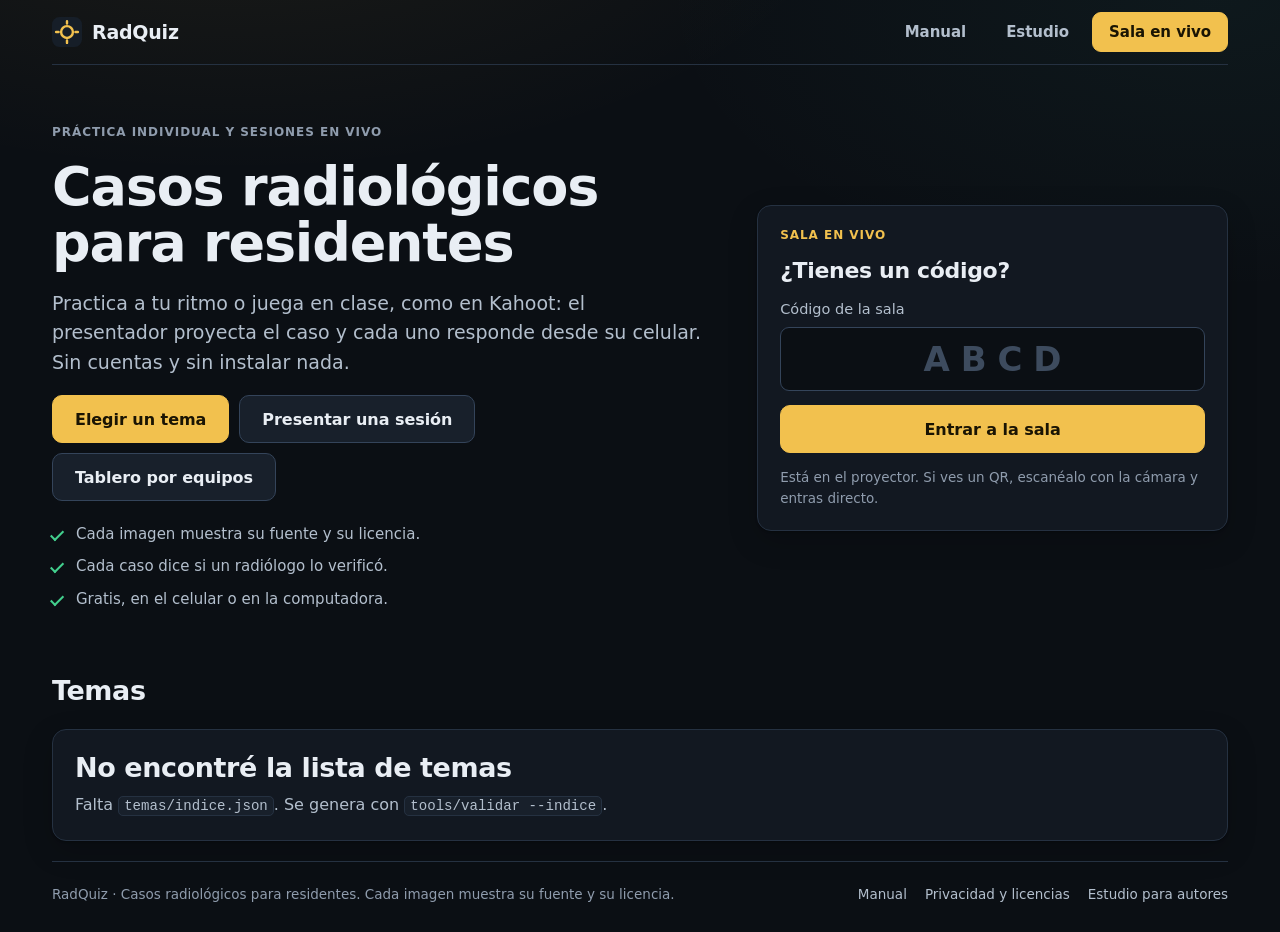
==== index.html @ 8be7cb38 "Agrega el tablero por equipos, al estilo Jeopardy, con diapositivas de enseñanza Un modo de juego pa" ====
<!doctype html>
<html lang="es">
<head>
<meta charset="utf-8">
<meta name="viewport" content="width=device-width, initial-scale=1">
<title>RadQuiz · Casos radiológicos para residentes</title>
<meta name="description" content="Casos radiológicos para residentes: práctica individual y sesiones en vivo desde el celular, sin cuentas.">
<meta name="theme-color" content="#0b0f14">
<link rel="icon" href="app/marca.svg" type="image/svg+xml">
<link rel="preload" href="app/fuentes/plex-sans.woff2" as="font" type="font/woff2" crossorigin>
<link rel="stylesheet" href="app/estilos.css">
</head>
<body class="pagina-inicio">
<div class="wrap">
  <header class="bar">
    <a class="brand" href="./"><img class="logo" src="app/marca.svg" alt="" width="30" height="30">RadQuiz</a>
    <span class="spacer"></span>
    <nav class="nav" aria-label="Principal">
      <a class="boton" href="manual.html">Manual</a>
      <a class="boton" href="estudio.html">Estudio</a>
      <a class="boton primary" href="sala.html">Sala en vivo</a>
    </nav>
  </header>

  <main class="stack inicio">
    <section class="portada">
      <div class="portada-texto">
        <p class="eyebrow">Práctica individual y sesiones en vivo</p>
        <h1>Casos radiológicos para residentes</h1>
        <p class="lead">Practica a tu ritmo o juega en clase, como en Kahoot: el presentador proyecta el caso y cada uno
          responde desde su celular. Sin cuentas y sin instalar nada.</p>
        <div class="row">
          <a class="boton primary lg" href="#temas">Elegir un tema</a>
          <a class="boton lg" href="sala.html?crear=1">Presentar una sesión</a>
          <a class="boton lg" href="tablero.html">Tablero por equipos</a>
        </div>
        <ul class="garantias">
          <li>Cada imagen muestra su fuente y su licencia.</li>
          <li>Cada caso dice si un radiólogo lo verificó.</li>
          <li>Gratis, en el celular o en la computadora.</li>
        </ul>
      </div>
      <form class="panel unirse" action="sala.html" method="get" autocomplete="off">
        <p class="eyebrow">Sala en vivo</p>
        <h2>¿Tienes un código?</h2>
        <label class="grid-label">Código de la sala
          <input type="text" class="input-codigo" name="c" maxlength="4" pattern="[A-Za-z]{4}" required placeholder="ABCD"
            autocapitalize="characters" spellcheck="false" title="El código tiene 4 letras"></label>
        <button class="primary lg" type="submit">Entrar a la sala</button>
        <p class="src">Está en el proyector. Si ves un QR, escanéalo con la cámara y entras directo.</p>
      </form>
    </section>

    <section class="stack stack-lg" id="temas" aria-labelledby="titulo-temas">
      <div class="seccion-cabeza"><h2 id="titulo-temas">Temas</h2><p class="src" id="resumen"></p></div>
      <div id="app" aria-live="polite"><p class="muted">Cargando temas…</p></div>
    </section>
  </main>

  <footer class="pie">
    <p>RadQuiz · Casos radiológicos para residentes. Cada imagen muestra su fuente y su licencia.</p>
    <nav aria-label="Más"><a href="manual.html">Manual</a><a href="manual.html#privacidad">Privacidad y licencias</a><a href="estudio.html">Estudio para autores</a></nav>
  </footer>
</div>
<script type="module" src="app/inicio.js"></script>
</body>
</html>
---- app/estilos.css ----
/* RadQuiz — estilos compartidos.
   La idea es una sala de lectura: fondo oscuro y neutro para mirar imágenes y proyectar, y el amarillo de
   las anotaciones (los círculos y flechas que señalan un hallazgo) como color de la marca y de lo que se toca.
   Las tipografías (IBM Plex, licencia OFL) van en app/fuentes/, no en Google Fonts: la red del hospital
   podría no dejarlas pasar. Solo se usa lo que ya tenía Chrome 109, el último de Windows 7 (revisado
   función por función, no probado en ese navegador); text-wrap, y :has() en Firefox anteriores al 121,
   solo mejoran lo que ya se ve bien. */

/* ------------------------------------------------------------------ tipografías */
@font-face {
  font-family: "IBM Plex Sans"; font-style: normal; font-weight: 100 700; font-stretch: 85% 100%; font-display: swap;
  src: url("fuentes/plex-sans.woff2") format("woff2");
  unicode-range: U+0000-00FF, U+0131, U+0152-0153, U+02BB-02BC, U+02C6, U+02DA, U+02DC, U+0304, U+0308, U+0329, U+2000-206F, U+20AC, U+2122, U+2191, U+2193, U+2212, U+2215, U+FEFF, U+FFFD;
}
@font-face {
  font-family: "IBM Plex Sans"; font-style: normal; font-weight: 100 700; font-stretch: 85% 100%; font-display: swap;
  src: url("fuentes/plex-sans-ext.woff2") format("woff2");
  unicode-range: U+0100-02BA, U+02BD-02C5, U+02C7-02CC, U+02CE-02D7, U+02DD-02FF, U+0304, U+0308, U+0329, U+1D00-1DBF, U+1E00-1E9F, U+1EF2-1EFF, U+2020, U+20A0-20AB, U+20AD-20C0, U+2113, U+2C60-2C7F, U+A720-A7FF;
}
@font-face {
  font-family: "IBM Plex Sans"; font-style: italic; font-weight: 100 700; font-stretch: 85% 100%; font-display: swap;
  src: url("fuentes/plex-sans-italica.woff2") format("woff2");
  unicode-range: U+0000-00FF, U+0131, U+0152-0153, U+02BB-02BC, U+02C6, U+02DA, U+02DC, U+0304, U+0308, U+0329, U+2000-206F, U+20AC, U+2122, U+2191, U+2193, U+2212, U+2215, U+FEFF, U+FFFD;
}
@font-face {
  font-family: "IBM Plex Sans"; font-style: italic; font-weight: 100 700; font-stretch: 85% 100%; font-display: swap;
  src: url("fuentes/plex-sans-italica-ext.woff2") format("woff2");
  unicode-range: U+0100-02BA, U+02BD-02C5, U+02C7-02CC, U+02CE-02D7, U+02DD-02FF, U+0304, U+0308, U+0329, U+1D00-1DBF, U+1E00-1E9F, U+1EF2-1EFF, U+2020, U+20A0-20AB, U+20AD-20C0, U+2113, U+2C60-2C7F, U+A720-A7FF;
}
@font-face {
  font-family: "IBM Plex Mono"; font-style: normal; font-weight: 400; font-display: swap;
  src: url("fuentes/plex-mono.woff2") format("woff2");
  unicode-range: U+0000-00FF, U+0131, U+0152-0153, U+02BB-02BC, U+02C6, U+02DA, U+02DC, U+0304, U+0308, U+0329, U+2000-206F, U+20AC, U+2122, U+2191, U+2193, U+2212, U+2215, U+FEFF, U+FFFD;
}
@font-face {
  font-family: "IBM Plex Mono"; font-style: normal; font-weight: 400; font-display: swap;
  src: url("fuentes/plex-mono-ext.woff2") format("woff2");
  unicode-range: U+0100-02BA, U+02BD-02C5, U+02C7-02CC, U+02CE-02D7, U+02DD-02FF, U+0304, U+0308, U+0329, U+1D00-1DBF, U+1E00-1E9F, U+1EF2-1EFF, U+2020, U+20A0-20AB, U+20AD-20C0, U+2113, U+2C60-2C7F, U+A720-A7FF;
}

/* ------------------------------------------------------------------ fichas de diseño */
:root {
  color-scheme: dark;
  /* superficies, de la más honda a la más alta */
  --fondo: #0b0f14;
  --panel: #121821;
  --panel-2: #18202b;
  --panel-3: #1f2935;
  --linea: #253141;
  --linea-2: #34445a;
  --linea-3: #4a5d76;
  /* texto: las tres pasan 4,5:1 sobre cualquier superficie */
  --tinta: #e9eef4;
  --tinta-2: #b3bfcd;
  --mute: #8f9cad;
  /* marca y estados */
  --marca: #f2c14e;
  --marca-2: #f7d27a;
  --marca-tinta: #1a1403;
  --marca-suave: rgba(242, 193, 78, .1);
  --marca-borde: rgba(242, 193, 78, .42);
  --info: #4cc9b8;
  --info-suave: rgba(76, 201, 184, .08);
  --info-borde: rgba(76, 201, 184, .3);
  --ok: #43d08e;
  --ok-suave: rgba(67, 208, 142, .1);
  --ok-borde: rgba(67, 208, 142, .45);
  --mal: #f47385;
  --mal-suave: rgba(244, 115, 133, .1);
  --mal-borde: rgba(244, 115, 133, .45);
  /* una por opción, A–E: la letra oscura se lee sobre todas (7:1 o más) */
  --a: #5b9dff; --b: #f5a24f; --c: #3fcab6; --d: #b48cff; --e: #ff7d93;
  /* tipografía y forma */
  --sans: "IBM Plex Sans", system-ui, -apple-system, "Segoe UI", Roboto, sans-serif;
  --mono: "IBM Plex Mono", ui-monospace, SFMono-Regular, Menlo, Consolas, monospace;
  --r-sm: 6px;
  --r: 10px;
  --r-lg: 14px;
  --sombra: 0 1px 2px rgba(0, 0, 0, .25), 0 10px 30px rgba(0, 0, 0, .18);
  --sombra-alta: 0 18px 60px rgba(0, 0, 0, .55), 0 2px 8px rgba(0, 0, 0, .35);
  --anillo: 0 0 0 3px rgba(242, 193, 78, .55);
  --t: .15s ease;
  /* íconos dibujados, para no depender de que el celular tenga los glifos ✓ ✗ */
  --i-ok: url("data:image/svg+xml,%3Csvg xmlns='http://www.w3.org/2000/svg' viewBox='0 0 20 20'%3E%3Cpath d='M4.5 10.5 8 14l7.5-8' fill='none' stroke='%2343d08e' stroke-width='2.4' stroke-linecap='round' stroke-linejoin='round'/%3E%3C/svg%3E");
  --i-mal: url("data:image/svg+xml,%3Csvg xmlns='http://www.w3.org/2000/svg' viewBox='0 0 20 20'%3E%3Cpath d='m5.5 5.5 9 9m0-9-9 9' fill='none' stroke='%23f47385' stroke-width='2.4' stroke-linecap='round'/%3E%3C/svg%3E");
  --i-ok-oscuro: url("data:image/svg+xml,%3Csvg xmlns='http://www.w3.org/2000/svg' viewBox='0 0 20 20'%3E%3Cpath d='M4.5 10.5 8 14l7.5-8' fill='none' stroke='%230b0f14' stroke-width='2.6' stroke-linecap='round' stroke-linejoin='round'/%3E%3C/svg%3E");
  --i-mal-oscuro: url("data:image/svg+xml,%3Csvg xmlns='http://www.w3.org/2000/svg' viewBox='0 0 20 20'%3E%3Cpath d='m5.5 5.5 9 9m0-9-9 9' fill='none' stroke='%230b0f14' stroke-width='2.6' stroke-linecap='round'/%3E%3C/svg%3E");
  --i-marcada: url("data:image/svg+xml,%3Csvg xmlns='http://www.w3.org/2000/svg' viewBox='0 0 20 20'%3E%3Ccircle cx='10' cy='10' r='8' fill='none' stroke='%23f2c14e' stroke-width='2'/%3E%3Ccircle cx='10' cy='10' r='4' fill='%23f2c14e'/%3E%3C/svg%3E");
  --i-ampliar: url("data:image/svg+xml,%3Csvg xmlns='http://www.w3.org/2000/svg' viewBox='0 0 20 20'%3E%3Cpath d='M3 7.5V3h4.5M12.5 3H17v4.5M17 12.5V17h-4.5M7.5 17H3v-4.5' fill='none' stroke='%238f9cad' stroke-width='1.8' stroke-linecap='round' stroke-linejoin='round'/%3E%3C/svg%3E");
}

/* ------------------------------------------------------------------ base */
*, *::before, *::after { box-sizing: border-box; }
[hidden] { display: none !important; }
html { -webkit-text-size-adjust: 100%; text-size-adjust: 100%; }
html, body { height: 100%; margin: 0; }
body {
  background: var(--fondo); color: var(--tinta);
  font: 400 16px/1.55 var(--sans);
  -webkit-font-smoothing: antialiased; -moz-osx-font-smoothing: grayscale;
  text-rendering: optimizeLegibility;
}
::selection { background: rgba(242, 193, 78, .3); color: #fff; }
img { max-width: 100%; }
p { margin: 0; text-wrap: pretty; }
b, strong { font-weight: 600; }
h1, h2, h3 { margin: 0; font-weight: 650; letter-spacing: -.015em; text-wrap: balance; color: var(--tinta); }
h1 { font-size: clamp(28px, 4.2vw, 44px); line-height: 1.1; letter-spacing: -.022em; }
h2 { font-size: clamp(21px, 2.4vw, 27px); line-height: 1.2; }
h3 { font-size: 18px; line-height: 1.3; letter-spacing: -.008em; }
a { color: var(--tinta); text-decoration: underline; text-decoration-color: rgba(242, 193, 78, .55); text-decoration-thickness: 1px; text-underline-offset: 3px; transition: color var(--t), text-decoration-color var(--t); }
a:hover { color: #fff; text-decoration-color: var(--marca); }
code { font: .88em/1.4 var(--mono); background: var(--panel-2); border: 1px solid var(--linea); border-radius: 5px; padding: 1px 5px; overflow-wrap: anywhere; }
kbd {
  display: inline-block; min-width: 1.6em; padding: 1px 5px; text-align: center;
  font: 500 .82em/1.4 var(--sans); color: var(--tinta);
  background: var(--panel-2); border: 1px solid var(--linea-2); border-bottom-width: 2px; border-radius: 5px;
}
:focus-visible { outline: 2px solid var(--marca); outline-offset: 2px; }

/* textos de apoyo */
.muted { color: var(--tinta-2); }
.src { font-size: 13.5px; line-height: 1.5; color: var(--mute); }
.src a { color: var(--tinta-2); }
.nota { font-size: 14.5px; color: var(--marca); }
.lead { font-size: clamp(17px, 1.6vw, 19px); line-height: 1.55; color: var(--tinta-2); }
.tema, .eyebrow {
  font-size: 12px; font-weight: 600; line-height: 1.3; letter-spacing: .08em; text-transform: uppercase; color: var(--mute);
}

/* ------------------------------------------------------------------ armazón */
.wrap {
  max-width: 1240px; min-height: 100%; margin: 0 auto;
  padding: 0 clamp(16px, 3vw, 32px) 28px;
  display: flex; flex-direction: column; gap: 20px;
}
header.bar {
  display: flex; align-items: center; flex-wrap: wrap; gap: 10px 14px;
  min-height: 64px; padding-block: 12px; border-bottom: 1px solid var(--linea);
}
.brand {
  display: flex; align-items: center; gap: 10px; min-width: 0; flex: 0 1 auto;
  font-size: 19px; font-weight: 650; letter-spacing: -.012em; line-height: 1.2;
  color: var(--tinta); text-decoration: none;
}
.brand:hover { color: #fff; }
.brand .logo { width: 30px; height: 30px; flex: none; display: block; }
.brand small {
  min-width: 0; overflow: hidden; text-overflow: ellipsis; white-space: nowrap;
  padding-left: 11px; border-left: 1px solid var(--linea-2);
  font-size: 14.5px; font-weight: 500; letter-spacing: 0; color: var(--mute);
}
.spacer { flex: 1; }
.nav { display: flex; align-items: center; flex-wrap: wrap; gap: 6px; }
/* En la cabecera los enlaces son discretos; solo la acción principal lleva color. */
.bar .boton:not(.primary), .bar button:not(.primary) {
  background: transparent; border-color: transparent; color: var(--tinta-2);
}
.bar .boton:not(.primary):hover, .bar button:not(.primary):not(:disabled):hover {
  background: var(--panel-2); border-color: var(--linea); color: var(--tinta);
}
.herramientas { display: flex; align-items: center; flex-wrap: wrap; gap: 8px 14px; }
.salto { display: none; }
.bar select { min-height: 36px; padding-block: 5px; }
.bar label.row { font-size: 14.5px; }
.pie {
  margin-top: auto; padding-top: 22px; border-top: 1px solid var(--linea);
  display: flex; flex-wrap: wrap; align-items: baseline; justify-content: space-between; gap: 10px 24px;
  font-size: 13.5px; color: var(--mute);
}
.pie nav { display: flex; flex-wrap: wrap; gap: 6px 18px; }
.pie a { color: var(--tinta-2); text-decoration: none; }
.pie a:hover { color: var(--tinta); text-decoration: underline; text-decoration-color: var(--marca); }
main { min-width: 0; }
.row { display: flex; flex-wrap: wrap; align-items: center; gap: 10px; }
.stack { display: grid; gap: 14px; align-content: start; }
.stack-lg { gap: 22px; }
.angosto { max-width: 680px; }
.campos { display: grid; grid-template-columns: repeat(auto-fit, minmax(min(100%, 200px), 1fr)); gap: 14px; }
.casillas { display: grid; gap: 10px; }
.inicio { gap: clamp(28px, 5vw, 48px); }
.panel {
  background: var(--panel); border: 1px solid var(--linea); border-radius: var(--r-lg);
  padding: clamp(16px, 2vw, 22px); box-shadow: var(--sombra);
}
.panel .panel { background: var(--panel-2); box-shadow: none; border-radius: var(--r); }

/* ------------------------------------------------------------------ controles */
/* :where() deja los botones sin especificidad, así cualquier clase de un componente los pisa. .boton va con
   la suya: es un enlace y tiene que ganarle al subrayado general de los enlaces. */
:where(button), .boton {
  display: inline-flex; align-items: center; justify-content: center; gap: 8px;
  min-height: 40px; padding: 8px 16px;
  font: 600 15px/1.2 var(--sans); letter-spacing: -.003em; color: var(--tinta); text-align: center; text-decoration: none;
  background: var(--panel-2); border: 1px solid var(--linea-2); border-radius: 9px;
  cursor: pointer; -webkit-tap-highlight-color: transparent; touch-action: manipulation;
  transition: background-color var(--t), border-color var(--t), color var(--t), box-shadow var(--t), transform .08s ease;
}
:where(button:not(:disabled)):hover, .boton:hover { background: var(--panel-3); border-color: var(--linea-3); color: var(--tinta); }
:where(button:not(:disabled)):active, .boton:active { transform: translateY(1px); }
:where(button):focus-visible, .boton:focus-visible { outline: none; box-shadow: var(--anillo); border-color: var(--marca); }
:where(button):disabled { opacity: .45; cursor: not-allowed; }
.primary, .boton.primary { background: var(--marca); border-color: var(--marca); color: var(--marca-tinta); }
.primary:not(:disabled):hover, .boton.primary:hover { background: var(--marca-2); border-color: var(--marca-2); color: var(--marca-tinta); }
.primary:focus-visible { box-shadow: 0 0 0 3px var(--fondo), 0 0 0 5px var(--marca); }
.lg { min-height: 48px; padding: 12px 22px; font-size: 16px; border-radius: 10px; }
button.peligrosa { color: var(--mal); border-color: var(--mal-borde); background: transparent; }
button.peligrosa:not(:disabled):hover { background: var(--mal-suave); border-color: var(--mal); color: var(--mal); }
button.peligrosa:disabled { color: var(--mute); border-color: var(--linea); }
button.reportar { min-height: 34px; padding: 6px 12px; font-size: 13.5px; font-weight: 500; color: var(--mute); background: transparent; border-color: var(--linea); }
button.reportar:not(:disabled):hover { color: var(--tinta); }

:where(input:not([type=checkbox]):not([type=radio]):not([type=file]), select, textarea) {
  width: 100%; min-height: 44px; padding: 10px 12px;
  font: 400 16px/1.4 var(--sans); color: var(--tinta);
  background: var(--fondo); border: 1px solid var(--linea-2); border-radius: 9px;
  transition: border-color var(--t), box-shadow var(--t);
}
:where(input, select, textarea):hover { border-color: var(--linea-3); }
:where(input, select, textarea):focus-visible { outline: none; border-color: var(--marca); box-shadow: var(--anillo); }
::placeholder { color: #75839a; opacity: 1; }
textarea { resize: vertical; line-height: 1.5; }
select {
  width: auto; max-width: 100%; padding-right: 36px; cursor: pointer;
  -webkit-appearance: none; appearance: none; font-weight: 500;
  background-image: url("data:image/svg+xml,%3Csvg xmlns='http://www.w3.org/2000/svg' viewBox='0 0 12 8'%3E%3Cpath d='M1 1.5 6 6.5 11 1.5' fill='none' stroke='%23b3bfcd' stroke-width='1.6' stroke-linecap='round' stroke-linejoin='round'/%3E%3C/svg%3E");
  background-repeat: no-repeat; background-position: right 13px center; background-size: 12px 8px;
}
select option { background: var(--panel-2); color: var(--tinta); }
input[type=checkbox], input[type=radio] { width: 18px; height: 18px; margin: 0; flex: none; accent-color: var(--marca); cursor: pointer; }
.grid-label { display: grid; gap: 7px; font-size: 14.5px; font-weight: 500; color: var(--tinta-2); min-width: 0; }
.grid-label > :where(input, select, textarea) { font-weight: 400; }
.grid-label select, .galeria select { width: 100%; }
.grid-label > button { justify-self: start; }
label.row { gap: 9px; cursor: pointer; }
input.input-codigo {
  min-height: 64px; font-size: 34px; font-weight: 700; font-stretch: 85%; line-height: 1;
  letter-spacing: .32em; text-indent: .32em; text-transform: uppercase; text-align: center; font-variant-numeric: tabular-nums;
}
.input-codigo::placeholder { color: #3d4b5e; }

details { border: 1px solid var(--linea); border-radius: var(--r); background: var(--panel); }
details > summary {
  display: flex; align-items: center; gap: 10px; padding: 11px 14px; cursor: pointer; list-style: none;
  font-weight: 600; font-size: 15px; border-radius: var(--r);
}
details > summary::-webkit-details-marker { display: none; }
details > summary::before {
  content: ""; width: 7px; height: 7px; flex: none; margin: 0 2px 0 1px;
  border-right: 2px solid var(--mute); border-bottom: 2px solid var(--mute);
  transform: rotate(-45deg); transition: transform var(--t);
}
details[open] > summary::before { transform: rotate(45deg) translate(-1px, -1px); }
details > summary:hover { background: var(--panel-2); }
details > :not(summary) { margin: 0 14px 14px; }

/* ------------------------------------------------------------------ piezas comunes */
.chip {
  display: inline-flex; align-items: center; gap: 7px; min-height: 30px; padding: 5px 11px;
  font-size: 13px; font-weight: 500; line-height: 1.2; font-variant-numeric: tabular-nums; white-space: nowrap;
  color: var(--tinta-2); background: var(--panel); border: 1px solid var(--linea-2); border-radius: 999px;
}
.chip.live { color: var(--marca); background: var(--marca-suave); border-color: var(--marca-borde); }
.chip.live::before {
  content: ""; width: 7px; height: 7px; flex: none; border-radius: 50%;
  background: currentColor; box-shadow: 0 0 0 3px rgba(242, 193, 78, .18);
}
.chip.clasif { color: var(--info); background: var(--info-suave); border-color: var(--info-borde); min-height: 26px; padding: 3px 10px; font-size: 12.5px; }
.badge {
  display: inline-flex; align-items: center; min-height: 22px; padding: 2px 9px; white-space: nowrap;
  font-size: 12px; font-weight: 600; line-height: 1.2; letter-spacing: .01em;
  color: var(--tinta-2); background: var(--panel-2); border: 1px solid var(--linea-2); border-radius: 999px;
}
.badge.borrador { color: var(--marca); background: var(--marca-suave); border-color: var(--marca-borde); }
.badge.publicado, .badge.aprobado { color: var(--ok); background: var(--ok-suave); border-color: var(--ok-borde); }
.badge.revision { color: var(--info); background: var(--info-suave); border-color: var(--info-borde); }
.badge.cambios { color: var(--mal); background: var(--mal-suave); border-color: var(--mal-borde); }
.sello {
  display: inline-block; max-width: 100%; padding: 4px 10px; overflow: hidden; text-overflow: ellipsis; white-space: nowrap; vertical-align: middle;
  font-size: 12.5px; font-weight: 600; line-height: 1.25;
  color: var(--ok); background: var(--ok-suave); border: 1px solid var(--ok-borde); border-radius: 999px;
}
.sello.sin { color: var(--tinta-2); background: var(--panel-2); border-color: var(--linea-2); font-weight: 500; }
.sello.malo { color: var(--mal); background: var(--mal-suave); border-color: var(--mal-borde); }
.caja {
  margin: 0; padding: 12px 16px; color: var(--tinta); line-height: 1.55;
  background: var(--info-suave); border: 1px solid var(--info-borde); border-left: 3px solid var(--info); border-radius: var(--r);
}
.caja a { color: var(--tinta); }
blockquote { margin: 4px 0; padding: 8px 14px; font-size: 15px; color: var(--tinta-2); border-left: 3px solid var(--linea-2); background: var(--panel-2); border-radius: 0 8px 8px 0; }
.ubic { font-size: 12.5px; font-weight: 500; color: var(--mute); }
.sin-dato { color: var(--mute); font-style: italic; }
.toast {
  position: fixed; left: 50%; bottom: 20px; z-index: 40; transform: translateX(-50%);
  max-width: min(560px, calc(100% - 32px)); min-height: 44px; padding: 11px 18px;
  white-space: normal; font-size: 14.5px; line-height: 1.4; color: var(--tinta);
  background: #202b39; border: 1px solid var(--linea-3); border-radius: 12px; box-shadow: var(--sombra-alta);
  animation: aparecer .2s ease-out;
}
.toast.malo { color: #ffc2cb; border-color: var(--mal); background: #2a1c24; }
@keyframes aparecer { from { opacity: 0; transform: translate(-50%, 8px); } }
.tabla { overflow-x: auto; border: 1px solid var(--linea); border-radius: var(--r); background: var(--panel); }
.tabla table { width: 100%; border-collapse: collapse; font-size: 14.5px; }
.tabla th, .tabla td { text-align: left; vertical-align: top; padding: 10px 14px; }
.tabla th { font-size: 12px; font-weight: 600; letter-spacing: .06em; text-transform: uppercase; color: var(--mute); background: var(--panel-2); border-bottom: 1px solid var(--linea); }
.tabla tr + tr td { border-top: 1px solid var(--linea); }
.tabla code { white-space: nowrap; overflow-wrap: normal; }
.panel .tabla { background: transparent; }

/* ampliación de una imagen, y fondo de los diálogos del estudio */
.zoom {
  position: fixed; inset: 0; z-index: 30; display: grid; place-items: center; padding: 16px;
  background: rgba(0, 0, 0, .94); cursor: zoom-out;
}
.zoom img { max-width: 100%; max-height: 100%; object-fit: contain; }
.zoom:has(> .panel) { background: rgba(5, 8, 12, .78); cursor: default; -webkit-backdrop-filter: blur(3px); backdrop-filter: blur(3px); }
.zoom > .panel { box-shadow: var(--sombra-alta); animation: subir .18s ease-out; }
@keyframes subir { from { opacity: 0; transform: translateY(10px) scale(.985); } }
.panel.dialogo, .panel.peligro { display: grid; gap: 14px; width: 100%; max-width: 580px; max-height: 88vh; overflow: auto; text-align: left; cursor: auto; }
.panel.peligro { border-color: var(--mal-borde); }
.panel.peligro h3 { color: var(--mal); }

/* ------------------------------------------------------------------ inicio */
.pagina-inicio { background: radial-gradient(900px 420px at 18% -120px, rgba(242, 193, 78, .07), transparent 70%), radial-gradient(800px 420px at 95% 0, rgba(76, 201, 184, .05), transparent 70%), var(--fondo); background-repeat: no-repeat; }
.portada {
  display: grid; grid-template-columns: minmax(0, 1.25fr) minmax(0, .9fr); gap: clamp(20px, 4vw, 56px); align-items: center;
  padding-block: clamp(12px, 4vw, 40px) clamp(8px, 2vw, 16px);
}
.portada-texto { display: grid; gap: 18px; align-content: start; }
.portada-texto h1 { font-size: clamp(32px, 5vw, 54px); line-height: 1.04; max-width: 15ch; }
.portada-texto .lead { max-width: 54ch; }
.garantias { list-style: none; margin: 4px 0 0; padding: 0; display: grid; gap: 9px; color: var(--tinta-2); font-size: 15px; }
.garantias li { display: flex; gap: 11px; align-items: baseline; }
.garantias li::before {
  content: ""; flex: none; width: 13px; height: 7px; margin-bottom: 3px;
  border-left: 2px solid var(--ok); border-bottom: 2px solid var(--ok); transform: rotate(-45deg) translateY(-2px);
}
.unirse { display: grid; gap: 14px; }
.unirse h2 { font-size: 22px; }
.unirse .eyebrow { color: var(--marca); }
.seccion-cabeza { display: flex; flex-wrap: wrap; align-items: baseline; justify-content: space-between; gap: 6px 16px; }
.segmentos { gap: 30px; }
.segmento { display: grid; gap: 12px; }
.segmento > h2, .segmento-titulo {
  display: flex; align-items: center; gap: 10px;
  font-size: 13px; font-weight: 600; letter-spacing: .08em; text-transform: uppercase; color: var(--tinta-2);
}
.segmento > h2::after, .segmento-titulo::after { content: ""; flex: 1; height: 1px; background: var(--linea); }
.segmento-titulo .n { color: var(--mute); font-weight: 500; letter-spacing: .02em; }
.temas { display: grid; grid-template-columns: repeat(auto-fill, minmax(min(100%, 330px), 1fr)); gap: 14px; }
.tema-card { display: flex; flex-direction: column; gap: 12px; transition: border-color var(--t); }
.tema-card:hover { border-color: var(--linea-2); }
.tema-card :is(h3, h4) { margin: 0; font-size: 18.5px; font-weight: 650; line-height: 1.3; letter-spacing: -.01em; text-wrap: balance; }
.tema-card .meta { font-size: 13.5px; line-height: 1.5; color: var(--mute); font-variant-numeric: tabular-nums; }
.tema-card .acciones { margin-top: auto; padding-top: 4px; }
.etiquetas { display: flex; flex-wrap: wrap; gap: 6px; align-items: center; }
.etiqueta {
  display: inline-flex; align-items: center; min-height: 22px; padding: 1px 8px;
  font-size: 12px; font-weight: 600; letter-spacing: .03em; color: var(--tinta-2);
  background: var(--panel-2); border: 1px solid var(--linea-2); border-radius: 6px;
}
.medidor { display: grid; gap: 6px; font-size: 13px; color: var(--mute); font-variant-numeric: tabular-nums; }
.medidor .barra { height: 5px; border-radius: 99px; background: var(--panel-3); overflow: hidden; }
.medidor .barra i { display: block; height: 100%; border-radius: inherit; background: var(--ok); }

/* ------------------------------------------------------------------ caso: práctica y sala */
.qhead { display: flex; flex-wrap: wrap; align-items: center; gap: 8px 12px; }
.qnum { font-size: 15px; font-weight: 700; font-variant-numeric: tabular-nums; color: var(--marca); }
.qnum small { font-size: inherit; font-weight: 500; color: var(--mute); }
.avance { height: 4px; border-radius: 99px; background: var(--panel-3); overflow: hidden; }
.avance i { display: block; height: 100%; border-radius: inherit; background: var(--marca); transition: width .3s ease; }
.stage { display: grid; grid-template-columns: minmax(0, 1.45fr) minmax(0, 1fr); gap: clamp(16px, 2.2vw, 28px); align-items: start; }
.stage.sin-imagen { grid-template-columns: minmax(0, 780px); }
.pregunta { display: grid; gap: 14px; align-content: start; min-width: 0; }
.viewer {
  position: relative; display: flex; flex-direction: column; gap: 2px; overflow: hidden;
  background: #000; border: 1px solid var(--linea); border-radius: var(--r-lg);
}
.viewer figure { margin: 0; }
.viewer img { display: block; width: 100%; max-height: 64vh; object-fit: contain; background: #000; cursor: zoom-in; }
.cap {
  display: flex; justify-content: space-between; align-items: baseline; flex-wrap: wrap; gap: 4px 14px;
  margin: 0; padding: 8px 12px; font-size: 12.5px; line-height: 1.45; color: var(--tinta-2); background: #06080b;
}
.cap a { color: var(--tinta-2); text-decoration-color: rgba(179, 191, 205, .45); }
.cap a:hover { color: #fff; text-decoration-color: var(--marca); }
.cap > span:last-child:not(:first-child) { color: var(--mute); white-space: nowrap; }
.cap > span:last-child:not(:first-child)::before {
  content: ""; display: inline-block; width: 12px; height: 12px; margin-right: 6px; vertical-align: -1px;
  background: var(--i-ampliar) center / contain no-repeat;
}
.stem { font-size: clamp(17.5px, 1.55vw, 21px); line-height: 1.45; font-weight: 450; color: var(--tinta); }
.stem p + p { margin-top: 8px; }
.opts { display: grid; gap: 9px; }
.opt {
  position: relative; display: grid; grid-template-columns: 38px minmax(0, 1fr); grid-auto-flow: column; grid-auto-columns: auto;
  align-items: center; gap: 13px;
  width: 100%; min-height: 58px; padding: 9px 14px 9px 10px; overflow: hidden;
  font-size: 16px; font-weight: 500; line-height: 1.35; text-align: left; color: var(--tinta);
  background: var(--panel-2); border: 1px solid var(--linea); border-radius: 12px; opacity: 1;
  transition: background-color var(--t), border-color var(--t), opacity var(--t), box-shadow var(--t), transform .08s ease;
}
button.opt:not(:disabled):hover { background: var(--panel-3); border-color: var(--linea-3); }
button.opt:not(:disabled):active { transform: scale(.995); }
button.opt:disabled { cursor: default; }
.opt .k {
  display: grid; place-items: center; width: 38px; height: 38px; border-radius: 9px;
  font-size: 20px; font-weight: 700; font-stretch: 85%; line-height: 1; color: #0b0f14;
}
.opt[data-k="0"] .k { background: var(--a); } .opt[data-k="1"] .k { background: var(--b); } .opt[data-k="2"] .k { background: var(--c); }
.opt[data-k="3"] .k { background: var(--d); } .opt[data-k="4"] .k { background: var(--e); }
.opt > span { position: relative; z-index: 1; }
.opt .n { font-size: 15px; font-weight: 700; font-variant-numeric: tabular-nums; color: var(--tinta-2); }
.opt .fill { position: absolute; inset: 0 auto 0 0; z-index: 0; width: 0; background: rgba(255, 255, 255, .06); transition: width .6s ease; }
.opt[data-k="0"] .fill { background: rgba(91, 157, 255, .16); } .opt[data-k="1"] .fill { background: rgba(245, 162, 79, .16); }
.opt[data-k="2"] .fill { background: rgba(63, 202, 182, .16); } .opt[data-k="3"] .fill { background: rgba(180, 140, 255, .16); }
.opt[data-k="4"] .fill { background: rgba(255, 125, 147, .16); }
/* Después de responder: la correcta en verde con ✓, la elegida y errada en rojo con ✗, y el resto se apaga.
   El ícono dice lo mismo que el color, para quien no distingue el rojo del verde. */
.opt::after { position: relative; z-index: 1; }
.opt.right { background: var(--ok-suave); border-color: var(--ok); box-shadow: inset 0 0 0 1px var(--ok); }
.opt.wrong { opacity: .5; }
div.opt.wrong { opacity: .78; }
.opt.mine { opacity: 1; border-color: var(--marca); box-shadow: inset 0 0 0 1px var(--marca); }
.opt.mine::after { content: ""; width: 22px; height: 22px; background: var(--i-marcada) center / contain no-repeat; }
.opts:has(.mine) .opt:not(.mine):not(.right):not(.wrong) { opacity: .6; }
.opt.mine.right { background: var(--ok-suave); border-color: var(--ok); box-shadow: inset 0 0 0 1px var(--ok); }
.opt.mine.wrong { background: var(--mal-suave); border-color: var(--mal); box-shadow: inset 0 0 0 1px var(--mal); }
.opt.right::after, .opt.mine.right::after, .opt.mine.wrong::after { content: ""; width: 22px; height: 22px; background: var(--i-ok) center / contain no-repeat; }
.opt.mine.wrong::after { background-image: var(--i-mal); }
.verdict {
  display: flex; align-items: center; gap: 12px; padding: 12px 16px; border-radius: 12px;
  font-size: 24px; font-weight: 700; font-stretch: 85%; line-height: 1.1; letter-spacing: -.005em;
}
.verdict::before { content: ""; width: 34px; height: 34px; flex: none; border-radius: 50%; background: center / 20px no-repeat; }
.verdict.ok { color: var(--ok); background: var(--ok-suave); border: 1px solid var(--ok-borde); }
.verdict.ok::before { background-color: var(--ok); background-image: var(--i-ok-oscuro); }
.verdict.no { color: var(--mal); background: var(--mal-suave); border: 1px solid var(--mal-borde); }
.verdict.no::before { background-color: var(--mal); background-image: var(--i-mal-oscuro); }
.exp {
  display: grid; gap: 8px; padding: 14px 16px; line-height: 1.55;
  background: var(--panel); border: 1px solid var(--linea); border-left: 3px solid var(--ok); border-radius: 0 12px 12px 0;
}
.exp .ans { font-weight: 650; color: #fff; }
.exp ul, .exp ol, .md ul, .md ol { margin: 2px 0; padding-left: 20px; display: grid; gap: 4px; }
.md p + p, .md p + ul, .md ul + p { margin-top: 6px; }
.pearl {
  padding: 12px 16px; font-size: 15px; line-height: 1.55;
  background: var(--marca-suave); border: 1px solid rgba(242, 193, 78, .28); border-left: 3px solid var(--marca); border-radius: 0 12px 12px 0;
}
.pearl > b:first-child { color: var(--marca); margin-right: 4px; }
.pearl p { display: inline; }
.ctrl { display: flex; flex-wrap: wrap; align-items: center; gap: 10px; padding-top: 14px; border-top: 1px solid var(--linea); }
/* Con la explicación a la vista (práctica respondida, caso revelado en la sala) la barra queda fija abajo:
   «Siguiente» siempre a mano aunque la explicación sea larga. Antes de responder no tapa las opciones. */
main:has(.exp) > .ctrl {
  position: sticky; bottom: 0; z-index: 5;
  margin-inline: calc(-1 * clamp(16px, 3vw, 32px)); padding: 12px clamp(16px, 3vw, 32px);
  background: rgba(11, 15, 20, .96); -webkit-backdrop-filter: blur(8px); backdrop-filter: blur(8px);
}
.ctrl .teclas { display: inline-flex; align-items: center; gap: 5px; flex-wrap: wrap; }
.ctrl #siguiente::after { content: "→"; font-weight: 500; }
.ctrl #anterior::before { content: "←"; font-weight: 500; }

/* resultado de la práctica */
.resultado { display: grid; gap: 16px; max-width: 640px; }
.big { font-size: clamp(54px, 11vw, 88px); font-weight: 700; font-stretch: 85%; line-height: .95; letter-spacing: -.02em; font-variant-numeric: tabular-nums; }
.big small { font-size: .42em; font-weight: 600; color: var(--mute); letter-spacing: 0; }
.resultado .medidor .barra { height: 8px; }

/* panel del revisor (práctica con ?revision=1) */
.revision { display: grid; gap: 12px; padding: 16px; border: 1px dashed var(--marca-borde); border-radius: var(--r-lg); background: rgba(242, 193, 78, .03); }
.revision h3 { color: var(--marca); }
.revision blockquote { font-size: 15px; }
.ficha { width: 100%; border-collapse: collapse; font-size: 14px; }
.ficha th, .ficha td { text-align: left; vertical-align: top; padding: 6px 8px; border-bottom: 1px solid var(--linea); }
.ficha th { font-size: 12px; font-weight: 600; letter-spacing: .05em; text-transform: uppercase; color: var(--mute); }

/* ------------------------------------------------------------------ sala en vivo */
.lobby { display: grid; grid-template-columns: minmax(0, 1.35fr) minmax(0, 1fr); gap: 18px; align-items: start; }
.lobby > .panel { display: grid; gap: 14px; align-content: start; }
.codigo {
  font-size: clamp(72px, 8.6vw, 132px); font-weight: 700; font-stretch: 85%; line-height: .9;
  letter-spacing: .1em; color: var(--marca); font-variant-numeric: tabular-nums;
  text-shadow: 0 0 40px rgba(242, 193, 78, .18);
}
.entrada { display: flex; flex-wrap: wrap; align-items: center; justify-content: space-between; gap: 20px; }
.entrada > div { flex: 1 1 260px; display: grid; gap: 12px; }
.direccion {
  display: inline-flex; align-items: center; gap: 8px; justify-self: start; max-width: 100%;
  padding: 8px 12px; font-size: 17px; font-weight: 600; color: var(--tinta); overflow-wrap: anywhere;
  background: var(--fondo); border: 1px solid var(--linea-2); border-radius: 9px;
}
.como-entrar { display: grid; gap: 6px; justify-items: start; }
.enviada { justify-self: start; }
.big.nombre { font-size: clamp(40px, 9vw, 64px); overflow-wrap: anywhere; }
.qr { flex: 0 0 auto; margin: 0; display: grid; gap: 8px; justify-items: center; }
.qr img { display: block; width: clamp(140px, 16vw, 200px); height: auto; padding: 8px; background: #fff; border-radius: 12px; cursor: zoom-in; }
.qr figcaption { font-size: 12.5px; line-height: 1.45; color: var(--mute); text-align: center; }
.players { display: flex; flex-wrap: wrap; gap: 8px; }
.pl {
  display: inline-flex; align-items: center; gap: 8px; padding: 7px 12px 7px 8px;
  font-size: 15px; font-weight: 600; background: var(--panel-2); border: 1px solid var(--linea-2); border-radius: 999px;
}
.pl::before {
  content: attr(data-inicial); display: grid; place-items: center; width: 24px; height: 24px; flex: none; border-radius: 50%;
  font-size: 12.5px; font-weight: 700; color: #0b0f14; background: var(--c);
}
.pl:nth-child(5n+1)::before { background: var(--a); } .pl:nth-child(5n+2)::before { background: var(--b); }
.pl:nth-child(5n+4)::before { background: var(--d); } .pl:nth-child(5n)::before { background: var(--e); }
.cuenta { font-variant-numeric: tabular-nums; }
.reloj { display: grid; gap: 10px; }
.reloj .row { justify-content: space-between; }
.clock {
  min-width: 2ch; font-size: 46px; font-weight: 700; font-stretch: 85%; line-height: 1;
  color: var(--marca); font-variant-numeric: tabular-nums;
}
.timer { height: 8px; overflow: hidden; border-radius: 99px; background: var(--panel-3); }
.timer i { display: block; width: 100%; height: 100%; border-radius: inherit; background: var(--marca); transition: width .25s linear, background-color .3s; }
.reloj.poco .clock { color: var(--mal); }
.reloj.poco .timer i, .timer.poco i { background: var(--mal); }
.esperando { display: inline-flex; align-items: center; gap: 10px; color: var(--tinta-2); }
.esperando i { display: flex; gap: 5px; }
.esperando i::before, .esperando i::after, .esperando b {
  content: ""; display: block; width: 7px; height: 7px; border-radius: 50%; background: var(--marca);
  animation: latido 1.2s ease-in-out infinite;
}
.esperando b { animation-delay: .2s; }
.esperando i::after { animation-delay: .4s; }
@keyframes latido { 0%, 80%, 100% { opacity: .25; transform: scale(.8); } 40% { opacity: 1; transform: scale(1); } }
.rank { display: grid; gap: 8px; }
.rk {
  display: grid; grid-template-columns: 44px minmax(0, 1fr) auto; align-items: center; gap: 12px;
  padding: 11px 16px; font-size: 18px; font-weight: 500;
  background: var(--panel); border: 1px solid var(--linea); border-radius: 12px;
}
.rk .pos { font-size: 24px; font-weight: 700; font-stretch: 85%; color: var(--mute); font-variant-numeric: tabular-nums; }
.rk .pts { font-size: 17px; font-weight: 700; font-variant-numeric: tabular-nums; color: var(--tinta); }
.rk:nth-child(1) { background: linear-gradient(90deg, rgba(242, 193, 78, .14), rgba(242, 193, 78, .03)); border-color: var(--marca-borde); }
.rk:nth-child(1) .pos { color: var(--marca); }
.rk:nth-child(2) .pos { color: #cfd8e3; }
.rk:nth-child(3) .pos { color: #e3a26c; }
.rk.me { border-color: var(--marca); box-shadow: inset 0 0 0 1px var(--marca); }
.rk.me span:nth-child(2)::after { content: "  · tú"; color: var(--marca); font-weight: 600; }

/* ------------------------------------------------------------------ tablero por equipos */
/* Se proyecta: los valores y los puntajes van grandes, en la Plex condensada de los números de la sala. Una casilla
   jugada queda vacía, como en el programa, y no solo más apagada. */
.tablero { display: grid; grid-template-columns: repeat(var(--cols, 4), minmax(0, 1fr)); gap: clamp(6px, .9vw, 12px); }
.tb-cab {
  display: flex; align-items: flex-end; min-height: 3.3em; padding: 0 4px 6px;
  font-size: clamp(14px, 1.4vw, 20px); font-weight: 650; line-height: 1.2; color: var(--tinta); text-wrap: balance; overflow-wrap: anywhere;
}
.tb-celda {
  display: grid; place-items: center; min-height: clamp(64px, 12vh, 124px); padding: 6px;
  font-size: clamp(30px, 4.4vw, 64px); font-weight: 700; font-stretch: 85%; line-height: 1; font-variant-numeric: tabular-nums;
  color: var(--marca); background: var(--panel-2); border: 1px solid var(--linea-2); border-radius: 12px;
}
button.tb-celda:not(:disabled):hover { color: var(--marca-2); background: var(--panel-3); border-color: var(--marca); }
.tb-celda.usada, .tb-celda.vacia { background: var(--panel); border-color: var(--linea); }
.tb-celda.vacia { border-style: dashed; }
.tb-celda.falta { font-size: 18px; font-weight: 500; color: var(--mute); }
.tb-valor { font-size: 22px; font-weight: 700; font-stretch: 85%; line-height: 1; color: var(--marca); font-variant-numeric: tabular-nums; white-space: nowrap; }
.tb-equipos { display: grid; grid-template-columns: repeat(auto-fit, minmax(min(100%, 170px), 1fr)); gap: 10px; }
.tb-equipo { display: grid; gap: 8px; align-content: start; min-width: 0; padding: 10px 14px; background: var(--panel); border: 1px solid var(--linea); border-radius: 12px; }
.tb-equipo.turno { border-color: var(--marca); box-shadow: inset 0 0 0 1px var(--marca-borde); }
.tb-nombre { display: flex; align-items: center; justify-content: space-between; gap: 8px; font-size: 15px; font-weight: 600; color: var(--tinta-2); overflow-wrap: anywhere; }
.tb-equipo.turno .tb-nombre { color: var(--marca); }
.tb-puntos {
  justify-self: start; justify-content: flex-start; min-height: 0; padding: 0; background: none; border: 0; border-radius: 6px;
  font-size: clamp(30px, 3.4vw, 48px); font-weight: 700; font-stretch: 85%; line-height: 1; font-variant-numeric: tabular-nums; color: var(--tinta);
}
button.tb-puntos:not(:disabled):hover { background: none; color: #fff; text-decoration: underline dotted var(--linea-3); }
.tb-puntos.negativo { color: var(--mal); }
.pregunta .tb-puntos { font-size: 30px; }
.tb-juez { display: flex; gap: 8px; }
.tb-juez button { flex: 1 1 0; min-height: 42px; padding: 6px 8px; font-size: 14.5px; }
.tb-juez button::before { content: ""; width: 18px; height: 18px; flex: none; background: center / contain no-repeat; }
.tb-juez .si { color: var(--ok); background: var(--ok-suave); border-color: var(--ok-borde); }
.tb-juez .si::before { background-image: var(--i-ok); }
.tb-juez .no { color: var(--mal); background: var(--mal-suave); border-color: var(--mal-borde); }
.tb-juez .no::before { background-image: var(--i-mal); }
.tb-estado { font-size: 14px; font-weight: 600; color: var(--mute); }
.tb-estado.mal { color: var(--mal); }
.tb-mini { display: inline-flex; flex-wrap: wrap; gap: 4px 14px; font-size: 14px; color: var(--tinta-2); font-variant-numeric: tabular-nums; }
.tb-mini b { color: var(--tinta); }
.chip.tb-ok { color: var(--ok); background: var(--ok-suave); border-color: var(--ok-borde); }
.chip.tb-mal { color: var(--mal); background: var(--mal-suave); border-color: var(--mal-borde); }
.tb-anuncio { justify-items: center; text-align: center; max-width: 900px; margin-inline: auto; }
.tb-anuncio h1 { font-size: clamp(40px, 6vw, 76px); font-stretch: 85%; color: var(--marca); }
.tb-anuncio .lead { max-width: 56ch; }
.tb-anuncio .tb-equipos { width: 100%; text-align: left; }
.tb-apuesta { width: min(100%, 280px); text-align: left; }
.tb-apuesta input { font-size: 28px; font-weight: 700; font-stretch: 85%; text-align: center; }
.tb-final { display: grid; grid-template-columns: repeat(auto-fit, minmax(min(100%, 220px), 1fr)); gap: 12px; }

/* diapositivas de enseñanza: la figura queda fija a la izquierda y cambia el texto */
.diapo { min-height: min(60vh, 620px); display: grid; align-content: start; gap: 14px; }
.diapo-dos { display: grid; grid-template-columns: minmax(0, 1.3fr) minmax(0, 1fr); gap: clamp(16px, 2.6vw, 40px); align-items: start; }
.diapo-sola { display: grid; gap: 14px; max-width: 900px; }
.diapo-fig { margin: 0; overflow: hidden; background: #000; border: 1px solid var(--linea); border-radius: var(--r-lg); }
.diapo-fig img { display: block; width: 100%; max-height: 62vh; object-fit: contain; cursor: zoom-in; }
.diapo-fig.chica img { max-height: 30vh; }
.diapo-texto { display: grid; gap: 12px; align-content: start; min-width: 0; }
.diapo-respuesta { font-size: clamp(26px, 3vw, 42px); font-weight: 650; line-height: 1.15; letter-spacing: -.015em; color: var(--ok); text-wrap: balance; }
.diapo-md { font-size: clamp(18px, 1.75vw, 25px); line-height: 1.45; }
.diapo-md ul, .diapo-md ol { gap: 12px; }
.marcas { margin: 0; padding: 0; list-style: none; display: grid; gap: 8px; font-size: clamp(16px, 1.5vw, 21px); line-height: 1.4; }
.marcas b { color: var(--marca); font-weight: 600; }
.diapo-paneles { font-size: clamp(14px, 1.2vw, 17px); line-height: 1.55; color: var(--tinta-2); }
.diapo-paneles b { color: var(--tinta); }
.diapo-comparar { display: grid; grid-template-columns: repeat(2, minmax(0, 1fr)); gap: clamp(14px, 2vw, 30px); align-items: start; }
.diapo-comparar .diapo-fig img { max-height: 44vh; }
.diapo-rotulo { font-size: clamp(18px, 1.8vw, 25px); font-weight: 650; line-height: 1.25; }
.diapo-rotulo.este { color: var(--ok); }
.diapo-clave { display: grid; grid-template-columns: minmax(0, .8fr) minmax(0, 1.2fr); gap: clamp(16px, 2.6vw, 40px); align-items: center; }
.diapo-clave.sola { grid-template-columns: minmax(0, 1fr); max-width: 900px; }
.diapo-perla { font-size: clamp(24px, 2.9vw, 40px); font-weight: 600; line-height: 1.3; text-wrap: balance; }
.diapo-pie { font-size: 13px; line-height: 1.5; }

/* armado del tablero */
.tb-grupos { display: grid; gap: 8px; }
.tb-grupo { display: flex; flex-wrap: wrap; align-items: center; gap: 8px 12px; padding: 8px 12px; background: var(--panel-2); border: 1px solid var(--linea); border-radius: var(--r); }
.tb-grupo input[type=text] { flex: 1 1 14em; width: auto; min-height: 38px; padding-block: 6px; }
.tb-grupo button, .tb-fila button { min-height: 34px; padding: 4px 11px; font-size: 13.5px; }
.tb-revision { display: grid; grid-template-columns: repeat(auto-fill, minmax(min(100%, 290px), 1fr)); gap: 14px; align-items: start; }
.tb-col { display: grid; gap: 10px; }
.tb-fila { display: grid; gap: 7px; padding: 10px 12px; background: var(--panel-2); border: 1px solid var(--linea); border-radius: var(--r); }
.tb-fila.doble { border-color: var(--marca-borde); box-shadow: inset 3px 0 0 var(--marca); }
.tb-fila.vacia { border-style: dashed; }
.tb-fila-cabeza { display: flex; align-items: baseline; gap: 10px; }
.tb-fila-cabeza b { font-weight: 600; line-height: 1.3; }
.tb-fila .acciones { display: flex; flex-wrap: wrap; align-items: center; gap: 6px 10px; }
.tb-fila select { width: auto; min-height: 34px; padding-block: 4px; font-size: 13.5px; }
.tb-comparar { display: grid; gap: 4px; font-size: 13.5px; color: var(--tinta-2); }
.tb-comparar label { align-items: flex-start; }
/* Una casilla con un texto largo: el texto se parte, la casilla no se queda sola en su línea. */
label.tb-opcion { flex-wrap: nowrap; align-items: flex-start; }
label.tb-opcion > input { margin-top: 3px; }

/* ------------------------------------------------------------------ estudio */
.volver { display: inline-flex; align-items: center; gap: 6px; font-size: 14px; font-weight: 500; color: var(--tinta-2); text-decoration: none; }
.volver:hover { color: var(--tinta); }
.pasos-nav { display: flex; flex-wrap: wrap; gap: 6px; padding: 5px; background: var(--panel); border: 1px solid var(--linea); border-radius: 12px; }
.paso {
  flex: 1 1 150px; justify-content: flex-start; min-height: 42px; padding: 8px 14px;
  font-size: 15px; font-weight: 600; color: var(--tinta-2); background: transparent; border: 1px solid transparent; border-radius: 9px;
}
.paso:not(:disabled):hover { background: var(--panel-2); color: var(--tinta); border-color: transparent; }
.paso.activo, .paso.activo:not(:disabled):hover { color: var(--tinta); background: var(--panel-3); border-color: var(--linea-2); box-shadow: inset 0 -2px 0 var(--marca); }
.paso-marca {
  display: grid; place-items: center; width: 20px; height: 20px; flex: none; border-radius: 50%;
  font-size: 12px; font-weight: 700; line-height: 1; color: #0b0f14; background: var(--ok);
}
.paso-marca.falta { background: var(--marca); }
.problemas { margin: 0; padding: 0; list-style: none; display: grid; gap: 5px; font-size: 14px; }
.problemas li { display: flex; gap: 8px; align-items: baseline; }
.problemas li::before { content: "•"; flex: none; font-weight: 700; }
.problemas .error { color: var(--mal); }
.problemas .error::before { content: "×"; }
.problemas .aviso { color: var(--marca); }
.problemas .aviso::before { content: "!"; width: .6em; text-align: center; }
.soltar {
  display: grid; place-items: center; gap: 6px; padding: 28px 16px; text-align: center; cursor: pointer;
  background: var(--fondo); border: 2px dashed var(--linea-2); border-radius: var(--r-lg); transition: border-color var(--t), background-color var(--t);
}
.soltar::before {
  content: ""; width: 34px; height: 34px; border-radius: 50%; margin-bottom: 2px;
  background: var(--marca-suave) url("data:image/svg+xml,%3Csvg xmlns='http://www.w3.org/2000/svg' viewBox='0 0 24 24'%3E%3Cpath d='M12 16V5m0 0-4.5 4.5M12 5l4.5 4.5M5 19h14' fill='none' stroke='%23f2c14e' stroke-width='2' stroke-linecap='round' stroke-linejoin='round'/%3E%3C/svg%3E") center / 18px no-repeat;
}
.soltar:hover, .soltar.encima { border-color: var(--marca); background: var(--marca-suave); }
.galeria { display: grid; grid-template-columns: repeat(auto-fill, minmax(min(100%, 260px), 1fr)); gap: 12px; }
.galeria.chica { grid-template-columns: repeat(auto-fill, minmax(min(100%, 150px), 1fr)); }
.miniatura { display: block; width: 100%; max-height: 220px; object-fit: contain; background: #000; border-radius: 8px; cursor: zoom-in; }
.miniatura.chica { width: auto; max-width: 100%; max-height: 90px; }
.casos { display: grid; gap: 12px; }
.caso-card { display: grid; gap: 10px; }
.caso-card.con-cambios { border-color: var(--mal-borde); box-shadow: inset 3px 0 0 var(--mal); }
.caso-revision.aprobado { box-shadow: inset 3px 0 0 var(--ok); }
.caso-revision.cambios { box-shadow: inset 3px 0 0 var(--mal); }
.caso-revision.cambiado { box-shadow: inset 3px 0 0 var(--marca); }
.clasif-fila select, #bloque-segmento, #bloque-area { flex: 1 1 12em; width: 0; min-width: 0; }
.opciones-lista { margin: 0; padding-left: 22px; display: grid; gap: 3px; font-size: 15px; color: var(--tinta-2); }
.opciones-lista .correcta { color: var(--ok); font-weight: 600; }
.opciones-lista .correcta::after { content: "  ✓"; }
.ia { display: grid; gap: 12px; padding: 16px; background: var(--info-suave); border: 1px solid var(--info-borde); border-radius: var(--r-lg); }
.ia h3 { color: var(--tinta); }
.pasos-ia { margin: 0; padding-left: 22px; display: grid; gap: 10px; }
.pasos-ia li::marker { color: var(--info); font-weight: 700; }
.instrucciones {
  margin: 0; max-height: 320px; overflow: auto; padding: 12px; white-space: pre-wrap;
  font: 12.5px/1.55 var(--mono); color: var(--tinta-2); background: #07090c; border: 1px solid var(--linea); border-radius: 9px;
}
.k.chica { display: grid; place-items: center; width: 28px; height: 28px; flex: none; border-radius: 7px; font-size: 14px; font-weight: 700; color: var(--tinta); background: var(--panel-3); }
.declaro {
  display: flex; align-items: flex-start; gap: 12px; padding: 12px 14px; cursor: pointer; font-size: 15px; line-height: 1.5;
  background: var(--panel-2); border: 1px solid var(--linea-2); border-radius: var(--r);
}
.declaro:hover { border-color: var(--linea-3); }
.declaro input { margin-top: 3px; }
.entrar { display: grid; gap: 16px; max-width: 680px; }
.tema-cabeza { align-items: flex-end; }
.crece { flex: 1 1 240px; }

/* ------------------------------------------------------------------ manual */
.documento {
  display: grid; grid-template-columns: minmax(0, 1fr); gap: 22px;
}
.doc-cabeza { display: grid; gap: 14px; max-width: 76ch; padding-top: clamp(4px, 2vw, 18px); }
.manual { max-width: 76ch; display: grid; gap: 14px; line-height: 1.65; }
.manual section { display: grid; gap: 14px; padding-top: 28px; margin-top: 8px; border-top: 1px solid var(--linea); scroll-margin-top: 16px; }
.manual section:first-child { border-top: 0; margin-top: 0; padding-top: 0; }
.manual h2 { font-size: clamp(23px, 2.6vw, 29px); }
.manual h3 { font-size: 19px; margin-top: 12px; scroll-margin-top: 16px; }
.manual ul, .manual ol { margin: 0; padding-left: 22px; display: grid; gap: 7px; }
.manual li ul { margin-top: 6px; }
.manual li::marker { color: var(--mute); }
.manual ol.pasos { list-style: none; padding-left: 0; counter-reset: paso; gap: 10px; }
.manual ol.pasos > li { position: relative; padding-left: 40px; counter-increment: paso; }
.manual ol.pasos > li::before {
  content: counter(paso); position: absolute; left: 0; top: .1em;
  display: grid; place-items: center; width: 26px; height: 26px; border-radius: 50%;
  font-size: 13px; font-weight: 700; line-height: 1; color: var(--marca); background: var(--marca-suave); border: 1px solid var(--marca-borde);
}
.manual pre { max-width: 100%; margin: 8px 0 4px; padding: 12px 14px; overflow-x: auto; background: #07090c; border: 1px solid var(--linea); border-radius: 9px; }
.manual pre code { background: none; border: 0; padding: 0; white-space: pre; overflow-wrap: normal; }
.manual blockquote { margin: 8px 0; padding: 10px 14px; border-left: 3px solid var(--marca); background: var(--marca-suave); border-radius: 0 9px 9px 0; }
.manual, .manual section, .manual li, .manual .tabla { min-width: 0; }
.toc {
  display: grid; grid-template-columns: repeat(auto-fit, minmax(min(100%, 200px), 1fr)); gap: 14px 18px;
  padding: 16px 18px; background: var(--panel); border: 1px solid var(--linea); border-radius: var(--r-lg);
}
.toc > div { min-width: 0; }
.toc ul { list-style: none; margin: 8px 0 0; padding: 0; display: grid; gap: 2px; }
.toc a {
  display: block; padding: 4px 10px; margin-left: -10px; border-radius: 7px;
  font-size: 14.5px; line-height: 1.4; color: var(--tinta-2); text-decoration: none;
}
.toc a:hover { color: var(--tinta); background: var(--panel-2); }
.toc .tema { color: var(--marca); }

@media (min-width: 1080px) {
  .documento { grid-template-columns: 250px minmax(0, 1fr); grid-template-areas: "toc cabeza" "toc cuerpo"; column-gap: 56px; row-gap: 26px; }
  .doc-cabeza { grid-area: cabeza; }
  .manual { grid-area: cuerpo; }
  .toc {
    grid-area: toc; align-self: start; position: sticky; top: 16px;
    grid-template-columns: minmax(0, 1fr); gap: 18px; max-height: calc(100vh - 32px); overflow-y: auto;
    padding: 16px 14px; background: transparent; border: 0; border-right: 1px solid var(--linea); border-radius: 0;
  }
}

/* ------------------------------------------------------------------ pantallas angostas */
@media (max-width: 900px) {
  .portada { grid-template-columns: minmax(0, 1fr); }
}
@media (max-width: 820px) {
  .stage { grid-template-columns: minmax(0, 1fr); }
  .viewer img { max-height: 48vh; }
  .lobby { grid-template-columns: minmax(0, 1fr); }
  .diapo-dos, .diapo-comparar, .diapo-clave { grid-template-columns: minmax(0, 1fr); }
  .diapo-fig img { max-height: 48vh; }
}
@media (max-width: 640px) {
  header.bar { min-height: 0; row-gap: 8px; }
  .bar .spacer { display: none; }
  .bar .brand { flex: 1 1 0; min-width: auto; }
  /* El subtítulo (el tema, a veces largo) solo ocupa lo que sobra: si no, empuja el marcador y los chips. */
  .brand small { flex: 1 1 auto; width: 0; min-width: 4.5em; }
  .bar .nav { width: 100%; }
  /* Práctica en el celular: el marcador sube junto al logo y los filtros quedan en una sola fila. */
  .herramientas.compacta { display: contents; }
  .compacta #modo:not(.live) { display: none; }
  .compacta #marcador { order: 1; margin-left: auto; }
  .compacta .salto { display: block; order: 2; flex-basis: 100%; height: 0; margin-top: -8px; }
  .compacta > label, .compacta #modo { order: 3; }
  .ctrl .teclas { display: none; }
  .opt { min-height: 60px; font-size: 16.5px; }
  .verdict { font-size: 22px; }
  .rk { font-size: 16.5px; padding: 10px 12px; grid-template-columns: 36px minmax(0, 1fr) auto; }
  .ctrl button { flex: 1 1 auto; }
  .ctrl .spacer { display: none; }
  .tema-card .acciones .boton { flex: 1 1 auto; }
}
@media (hover: none) {
  .ctrl .teclas { display: none; }
}
@media (prefers-reduced-motion: reduce) {
  *, *::before, *::after { transition: none !important; animation: none !important; scroll-behavior: auto !important; }
}
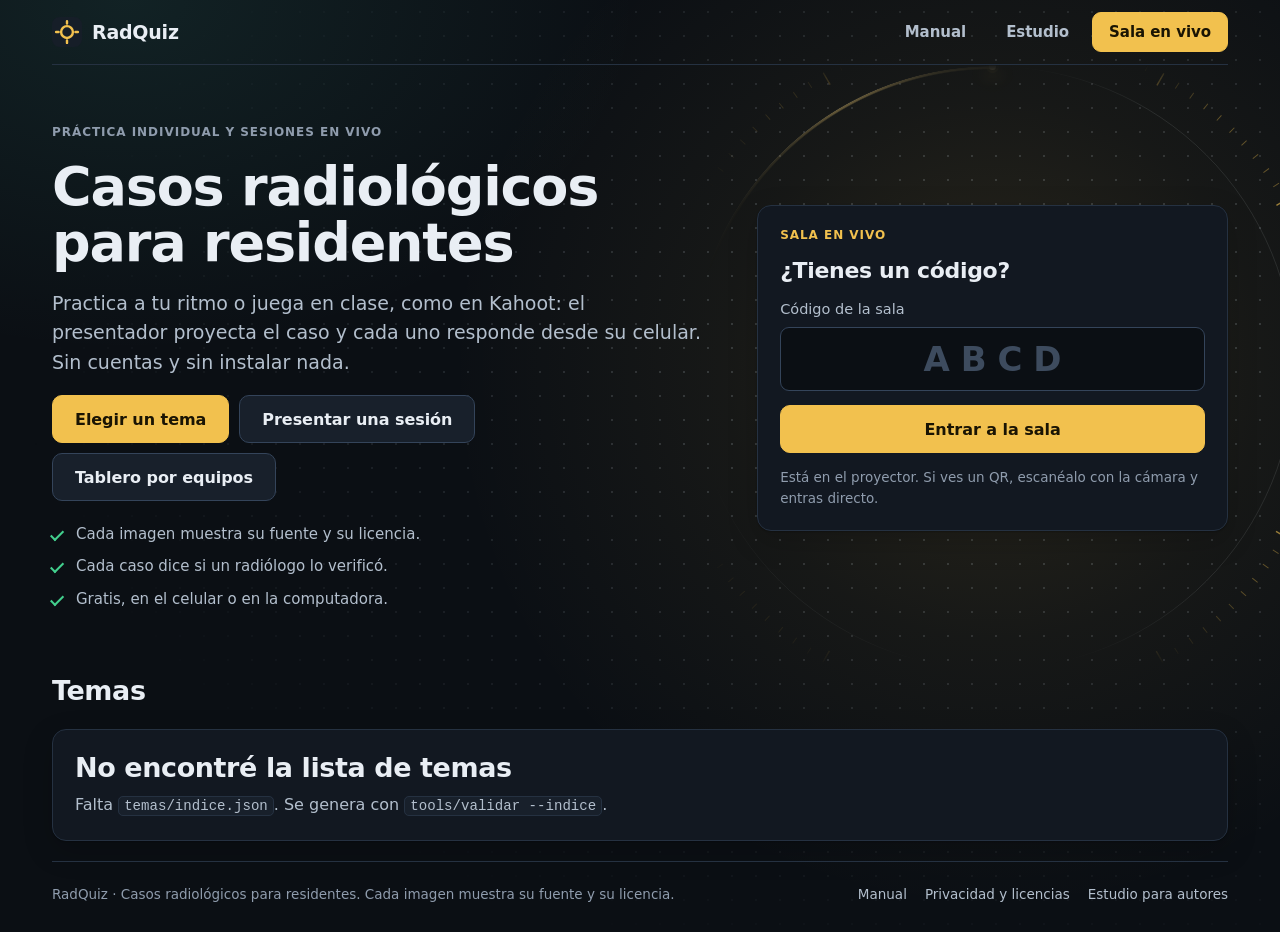
==== commit 4437c826: "Agrega un fondo animado a la portada En escritorio, una mira como la del logo rodea la casilla del c" ====
--- a/index.html
+++ b/index.html
@@ -11,6 +11,10 @@
 <link rel="stylesheet" href="app/estilos.css">
 </head>
 <body class="pagina-inicio">
+<div class="fondo-vivo" aria-hidden="true">
+  <i class="fv-rejilla"></i><i class="fv-luz"></i><i class="fv-luz fv-luz-2"></i><i class="fv-barrido"></i>
+  <div class="fv-mira"><i class="fv-escala"></i><i class="fv-orbita"></i></div>
+</div>
 <div class="wrap">
   <header class="bar">
     <a class="brand" href="./"><img class="logo" src="app/marca.svg" alt="" width="30" height="30">RadQuiz</a>
--- a/app/estilos.css
+++ b/app/estilos.css
@@ -161,7 +161,8 @@
 }
 .herramientas { display: flex; align-items: center; flex-wrap: wrap; gap: 8px 14px; }
 .salto { display: none; }
-.bar select { min-height: 36px; padding-block: 5px; }
+.bar select, .bar input[type=number] { min-height: 36px; padding-block: 5px; }
+.bar input[type=number] { width: 5em; }
 .bar label.row { font-size: 14.5px; }
 .pie {
   margin-top: auto; padding-top: 22px; border-top: 1px solid var(--linea);
@@ -227,6 +228,7 @@
   background-repeat: no-repeat; background-position: right 13px center; background-size: 12px 8px;
 }
 select option { background: var(--panel-2); color: var(--tinta); }
+input[type=number] { font-variant-numeric: tabular-nums; }
 input[type=checkbox], input[type=radio] { width: 18px; height: 18px; margin: 0; flex: none; accent-color: var(--marca); cursor: pointer; }
 .grid-label { display: grid; gap: 7px; font-size: 14.5px; font-weight: 500; color: var(--tinta-2); min-width: 0; }
 .grid-label > :where(input, select, textarea) { font-weight: 400; }
@@ -321,7 +323,97 @@
 .panel.peligro h3 { color: var(--mal); }
 
 /* ------------------------------------------------------------------ inicio */
-.pagina-inicio { background: radial-gradient(900px 420px at 18% -120px, rgba(242, 193, 78, .07), transparent 70%), radial-gradient(800px 420px at 95% 0, rgba(76, 201, 184, .05), transparent 70%), var(--fondo); background-repeat: no-repeat; }
+/* Fondo animado: una mira rodea la casilla del código, como el círculo con que se marca un hallazgo. Anillos finos,
+   la escala de un gantry que gira despacio y un punto que da la vuelta, sobre la rejilla de puntos de una imagen y
+   dos luces que respiran. inicio.js centra la mira en la casilla (--mx, --my; --mr es media diagonal de la casilla;
+   --mt, --mh y --mb, las distancias hasta la columna de texto, la cabecera y la fila de «Temas») y le da al fondo su
+   alto; la mira aparece cuando ya está en su sitio y se desvanece antes de llegar a esos textos: ninguna marca pasa
+   por detrás de una línea. Con la portada en una columna no hay mira —la casilla queda entre textos y los anillos
+   los cruzarían—: en su lugar baja una banda de luz, como la camilla por el gantry, que no tiene bordes y no estorba
+   la lectura. Solo se animan transform y opacity, que el navegador mueve sin volver a pintar: no carga la PC que
+   proyecta ni el celular. */
+.fondo-vivo {
+  --mx: 72%; --my: 45%; --mr: 300px; --mt: 300px; --mh: 300px; --mb: 300px;
+  position: absolute; top: 0; left: 0; z-index: -1; width: 100%; height: 100%;
+  overflow: hidden; pointer-events: none; contain: strict;
+}
+.fondo-vivo i { position: absolute; }
+.fv-rejilla {
+  inset: 0;
+  background: radial-gradient(circle, rgba(179, 191, 205, .2) 1px, transparent 1.5px) 0 0 / 24px 24px;
+  -webkit-mask-image: radial-gradient(calc(var(--mr) * 3.4) calc(var(--mr) * 2.2) at var(--mx) var(--my), #000 30%, transparent);
+  mask-image: radial-gradient(calc(var(--mr) * 3.4) calc(var(--mr) * 2.2) at var(--mx) var(--my), #000 30%, transparent);
+}
+.fv-luz {
+  left: var(--mx); top: var(--my); width: calc(var(--mr) * 3.8); height: calc(var(--mr) * 3.8); margin: calc(var(--mr) * -1.9);
+  background: radial-gradient(closest-side, rgba(242, 193, 78, .14), rgba(242, 193, 78, .05) 50%, transparent);
+  animation: fv-latir 9s ease-in-out infinite alternate;
+}
+.fv-luz-2 {
+  left: 10%; top: 0; width: 80vmax; height: 55vmax; margin: -27.5vmax 0 0 -40vmax;
+  background: radial-gradient(closest-side, rgba(76, 201, 184, .1), transparent);
+  animation: fv-derivar 40s ease-in-out infinite alternate;
+}
+/* Dos desvanecidos que se intersecan: uno hacia la columna de texto (--mt) y otro hacia la cabecera (--mh) y la fila
+   de «Temas» (--mb). Chrome 109 solo conoce la intersección con prefijo (source-in); la forma estándar va después. */
+.fv-mira {
+  position: absolute; left: var(--mx); top: var(--my); opacity: 0;
+  width: calc(var(--mr) * 2.9 + 60px); height: calc(var(--mr) * 2.9 + 60px); margin: calc(var(--mr) * -1.45 - 30px);
+  -webkit-mask-image:
+    linear-gradient(to right, transparent calc(50% - var(--mt)), #000 calc(50% - var(--mt) + 160px)),
+    linear-gradient(transparent calc(50% - var(--mh)), #000 calc(50% - var(--mh) + 48px), #000 calc(50% + var(--mb) - 90px), transparent calc(50% + var(--mb) - 10px));
+  -webkit-mask-composite: source-in;
+  mask-image:
+    linear-gradient(to right, transparent calc(50% - var(--mt)), #000 calc(50% - var(--mt) + 160px)),
+    linear-gradient(transparent calc(50% - var(--mh)), #000 calc(50% - var(--mh) + 48px), #000 calc(50% + var(--mb) - 90px), transparent calc(50% + var(--mb) - 10px));
+  mask-composite: intersect;
+}
+.fondo-vivo.listo .fv-mira { opacity: 1; animation: fv-encender 1.8s cubic-bezier(.16, 1, .3, 1) both; }
+.fv-mira::before, .fv-mira::after, .fv-mira > i {
+  content: ""; position: absolute; left: 50%; top: 50%;
+  width: calc(var(--r) * 2); height: calc(var(--r) * 2); margin: calc(var(--r) * -1); border-radius: 50%;
+}
+.fv-mira::before { --r: calc(var(--mr) + 16px); border: 1px solid rgba(233, 238, 244, .1); }
+/* el anillo de afuera lleva las cuatro marcas de la retícula del logo */
+.fv-mira::after {
+  --r: calc(var(--mr) * 1.45); border: 1px solid rgba(233, 238, 244, .07);
+  background:
+    linear-gradient(rgba(242, 193, 78, .55), rgba(242, 193, 78, .55)) 50% 0 / 2px 18px no-repeat,
+    linear-gradient(rgba(242, 193, 78, .55), rgba(242, 193, 78, .55)) 50% 100% / 2px 18px no-repeat,
+    linear-gradient(rgba(242, 193, 78, .55), rgba(242, 193, 78, .55)) 0 50% / 18px 2px no-repeat,
+    linear-gradient(rgba(242, 193, 78, .55), rgba(242, 193, 78, .55)) 100% 50% / 18px 2px no-repeat;
+}
+/* 120 marcas cada 3° y una más larga cada 30°: el trazo discontinuo de un círculo */
+.fv-escala {
+  --r: calc(var(--mr) + 58px);
+  background: url("data:image/svg+xml,%3Csvg xmlns='http://www.w3.org/2000/svg' viewBox='0 0 200 200'%3E%3Cg fill='none' stroke='%23f2c14e'%3E%3Ccircle cx='100' cy='100' r='98' stroke-width='2' stroke-opacity='.35' stroke-dasharray='.28 4.85127' stroke-dashoffset='.14'/%3E%3Ccircle cx='100' cy='100' r='97' stroke-width='4' stroke-opacity='.6' stroke-dasharray='.42 50.36908' stroke-dashoffset='.21'/%3E%3C/g%3E%3C/svg%3E") center / 100% 100% no-repeat;
+  animation: fv-girar 150s linear infinite;
+}
+/* el punto va por el anillo de adentro: el de afuera queda casi todo fuera de la pantalla o desvanecido */
+.fv-orbita { --r: calc(var(--mr) + 16px); animation: fv-girar 22s linear infinite; }
+.fv-orbita::before {
+  content: ""; position: absolute; inset: 0; border-radius: 50%;
+  background: conic-gradient(rgba(242, 193, 78, 0) 0 240deg, rgba(242, 193, 78, .1) 300deg, rgba(247, 210, 122, .75) 360deg);
+  -webkit-mask-image: radial-gradient(closest-side, transparent calc(100% - 3.5px), #000 calc(100% - 2px), #000 calc(100% - .5px), transparent 100%);
+  mask-image: radial-gradient(closest-side, transparent calc(100% - 3.5px), #000 calc(100% - 2px), #000 calc(100% - .5px), transparent 100%);
+}
+.fv-orbita::after {
+  content: ""; position: absolute; left: 50%; top: 0; width: 7px; height: 7px; margin: -3px 0 0 -3.5px; border-radius: 50%;
+  background: #fbe3a6; box-shadow: 0 0 0 3px rgba(242, 193, 78, .18), 0 0 18px 4px rgba(242, 193, 78, .45);
+}
+/* La banda se pinta arriba de una capa del alto del fondo, así el 100% del recorrido es ese alto. */
+.fv-barrido {
+  display: none; inset: 0;
+  background: linear-gradient(rgba(233, 238, 244, 0), rgba(233, 238, 244, .03) 40%, rgba(233, 238, 244, .05) 50%, rgba(233, 238, 244, .03) 60%, rgba(233, 238, 244, 0)) 0 0 / 100% 260px no-repeat;
+  transform: translateY(-260px);
+  animation: fv-barrer 11s cubic-bezier(.45, 0, .55, 1) infinite;
+}
+@keyframes fv-barrer { 0% { transform: translateY(-260px); } 65%, 100% { transform: translateY(100%); } }
+@keyframes fv-latir { from { opacity: .65; transform: scale(.9); } to { opacity: 1; transform: scale(1.05); } }
+@keyframes fv-derivar { from { transform: translate(-8%, -6%); } to { transform: translate(12%, 10%) scale(1.12); } }
+@keyframes fv-derivar-2 { from { opacity: .7; transform: translate(6%, -4%) scale(.95); } to { opacity: 1; transform: translate(-14%, 12%) scale(1.1); } }
+@keyframes fv-girar { to { transform: rotate(1turn); } }
+@keyframes fv-encender { from { opacity: 0; transform: scale(.94) rotate(-10deg); } }
 .portada {
   display: grid; grid-template-columns: minmax(0, 1.25fr) minmax(0, .9fr); gap: clamp(20px, 4vw, 56px); align-items: center;
   padding-block: clamp(12px, 4vw, 40px) clamp(8px, 2vw, 16px);
@@ -753,6 +845,22 @@
 /* ------------------------------------------------------------------ pantallas angostas */
 @media (max-width: 900px) {
   .portada { grid-template-columns: minmax(0, 1fr); }
+  /* Sin mira: baja la banda de luz, y las dos luces vienen de arriba y derivan más. Sus centros quedan por encima
+     de la página, así lo más fuerte nunca está detrás de un texto y el gris de --mute sigue en 4,5:1 aunque las
+     dos luces y la banda coincidan. Aquí las dos son frías: sin la mira alrededor, el ámbar así de tenue se ve
+     oliva, y mezclado con el turquesa, turbio. */
+  .fv-mira { display: none; }
+  .fv-barrido { display: block; }
+  .fv-rejilla {
+    -webkit-mask-image: radial-gradient(ellipse 130% 55% at 50% 0, #000 25%, transparent);
+    mask-image: radial-gradient(ellipse 130% 55% at 50% 0, #000 25%, transparent);
+  }
+  .fv-luz {
+    left: 85%; top: 0; width: 120vmax; height: 70vmax; margin: -45vmax 0 0 -60vmax;
+    background: radial-gradient(closest-side, rgba(91, 157, 255, .15), rgba(91, 157, 255, .05) 50%, transparent);
+    animation: fv-derivar-2 24s ease-in-out infinite alternate;
+  }
+  .fv-luz-2 { margin-top: -37.5vmax; background: radial-gradient(closest-side, rgba(76, 201, 184, .12), transparent); animation-duration: 28s; }
 }
 @media (max-width: 820px) {
   .stage { grid-template-columns: minmax(0, 1fr); }
@@ -787,4 +895,9 @@
 }
 @media (prefers-reduced-motion: reduce) {
   *, *::before, *::after { transition: none !important; animation: none !important; scroll-behavior: auto !important; }
-}
+  /* el fondo de la portada queda quieto: sin el punto que da la vuelta ni la banda que baja */
+  .fv-orbita, .fv-barrido { display: none !important; }
+}
+@media print {
+  .fondo-vivo { display: none; }
+}
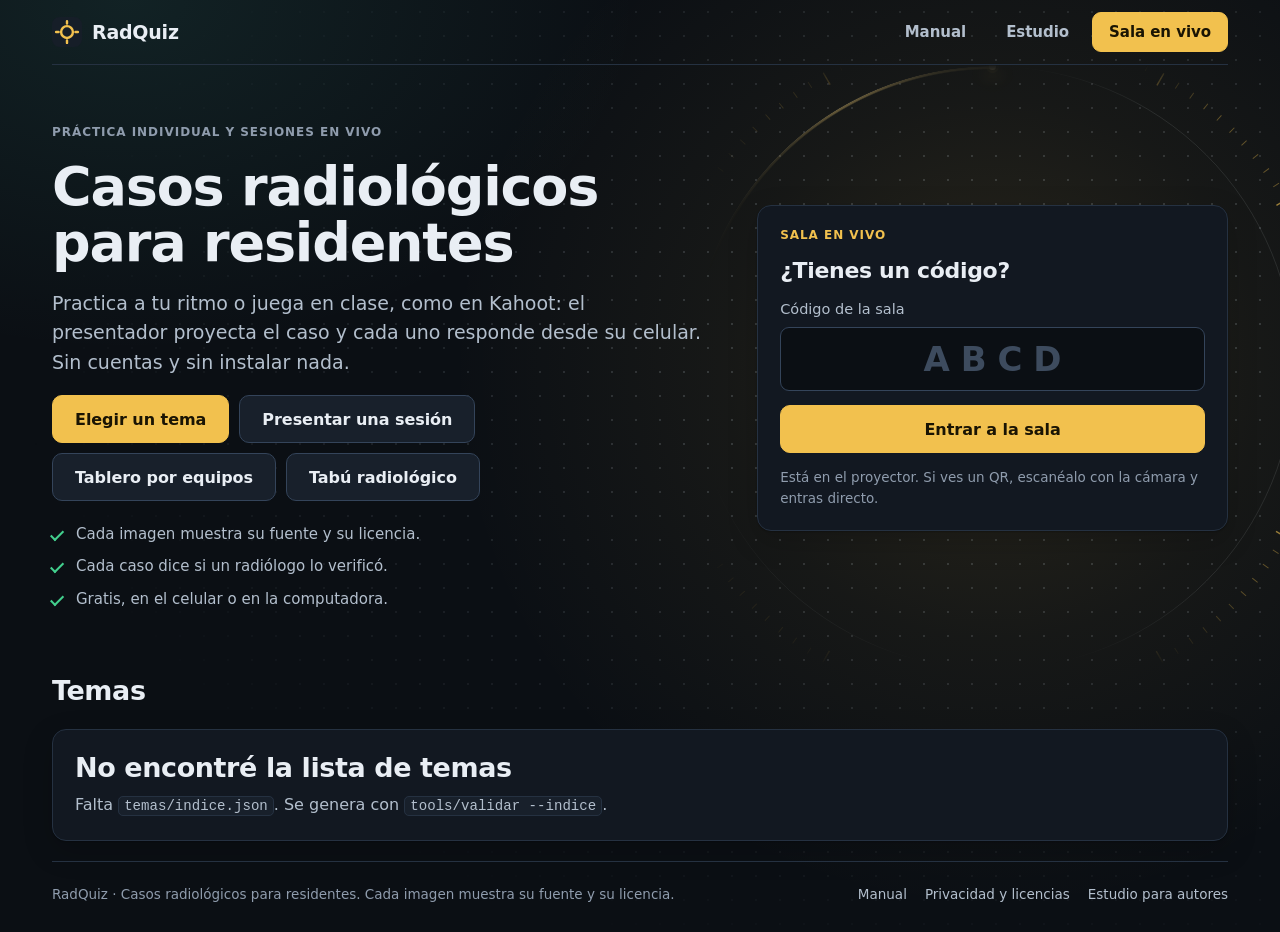
==== commit bdc51db2: "Agrega el Tabú radiológico Un juego por equipos con un solo aparato: quien describe ve la figura y e" ====
--- a/index.html
+++ b/index.html
@@ -37,6 +37,7 @@
           <a class="boton primary lg" href="#temas">Elegir un tema</a>
           <a class="boton lg" href="sala.html?crear=1">Presentar una sesión</a>
           <a class="boton lg" href="tablero.html">Tablero por equipos</a>
+          <a class="boton lg" href="tabu.html">Tabú radiológico</a>
         </div>
         <ul class="garantias">
           <li>Cada imagen muestra su fuente y su licencia.</li>
--- a/app/estilos.css
+++ b/app/estilos.css
@@ -268,6 +268,12 @@
   background: currentColor; box-shadow: 0 0 0 3px rgba(242, 193, 78, .18);
 }
 .chip.clasif { color: var(--info); background: var(--info-suave); border-color: var(--info-borde); min-height: 26px; padding: 3px 10px; font-size: 12.5px; }
+/* dificultad interna (estudio y revisión del tablero): un color por nivel, de la paleta de las letras */
+.chip.nivel { min-height: 26px; padding: 3px 10px; font-size: 12.5px; background: var(--panel-2); font-variant-numeric: tabular-nums; }
+.chip.nivel.n1 { color: var(--c); border-color: var(--c); }
+.chip.nivel.n2 { color: var(--a); border-color: var(--a); }
+.chip.nivel.n3 { color: var(--b); border-color: var(--b); }
+.chip.nivel.n4 { color: var(--e); border-color: var(--e); }
 .badge {
   display: inline-flex; align-items: center; min-height: 22px; padding: 2px 9px; white-space: nowrap;
   font-size: 12px; font-weight: 600; line-height: 1.2; letter-spacing: .01em;
@@ -454,6 +460,11 @@
 .medidor { display: grid; gap: 6px; font-size: 13px; color: var(--mute); font-variant-numeric: tabular-nums; }
 .medidor .barra { height: 5px; border-radius: 99px; background: var(--panel-3); overflow: hidden; }
 .medidor .barra i { display: block; height: 100%; border-radius: inherit; background: var(--ok); }
+/* el avance propio va en el amarillo de la marca, para no confundirlo con los verificados (verde) */
+.medidor.mio .barra i { background: var(--marca); }
+.continuar { display: flex; flex-wrap: wrap; align-items: center; gap: 8px 14px; margin-bottom: 18px; border-color: var(--marca-borde); }
+.continuar .crece { flex: 1 1 260px; display: grid; gap: 6px; }
+.continuar b { color: var(--tinta); }
 
 /* ------------------------------------------------------------------ caso: práctica y sala */
 .qhead { display: flex; flex-wrap: wrap; align-items: center; gap: 8px 12px; }
@@ -559,6 +570,27 @@
 .big { font-size: clamp(54px, 11vw, 88px); font-weight: 700; font-stretch: 85%; line-height: .95; letter-spacing: -.02em; font-variant-numeric: tabular-nums; }
 .big small { font-size: .42em; font-weight: 600; color: var(--mute); letter-spacing: 0; }
 .resultado .medidor .barra { height: 8px; }
+.completo { font-size: 17px; font-weight: 650; color: var(--ok); }
+
+/* avance guardado y modo sin alternativas */
+.avance-tema { font-variant-numeric: tabular-nums; }
+.retomada { display: flex; flex-wrap: wrap; align-items: center; gap: 4px 10px; }
+button.enlace { min-height: 0; padding: 0; color: var(--marca); background: none; border: 0; text-decoration: underline; text-underline-offset: 3px; }
+button.enlace:not(:disabled):hover { background: none; color: var(--marca-2); }
+.libre { display: grid; gap: 10px; }
+.libre textarea { font-size: 16px; }   /* 16 px: el celular no hace zoom al escribir */
+.libre-escrita { padding: 10px 14px; border: 1px dashed var(--linea-2); border-radius: var(--r); }
+.autocalif { display: flex; flex-wrap: wrap; align-items: center; gap: 8px 10px; }
+.autocalif > span { font-weight: 650; }
+.autocalif button { flex: 1 1 140px; min-height: 48px; font-size: 16px; }
+.autocalif button::before { content: ""; width: 20px; height: 20px; flex: none; background: center / contain no-repeat; }
+.autocalif .si { color: var(--ok); background: var(--ok-suave); border-color: var(--ok-borde); }
+.autocalif .si::before { background-image: var(--i-ok); }
+.autocalif .no { color: var(--mal); background: var(--mal-suave); border-color: var(--mal-borde); }
+.autocalif .no::before { background-image: var(--i-mal); }
+.verdict small { font-size: 14px; font-weight: 500; font-stretch: 100%; color: var(--tinta-2); }
+.alternativas { margin: 8px 0 0; padding-left: 22px; display: grid; gap: 4px; color: var(--tinta-2); }
+.alternativas .correcta { color: var(--ok); font-weight: 600; }
 
 /* panel del revisor (práctica con ?revision=1) */
 .revision { display: grid; gap: 12px; padding: 16px; border: 1px dashed var(--marca-borde); border-radius: var(--r-lg); background: rgba(242, 193, 78, .03); }
@@ -730,6 +762,55 @@
 label.tb-opcion { flex-wrap: nowrap; align-items: flex-start; }
 label.tb-opcion > input { margin-top: 3px; }
 
+/* ------------------------------------------------------------------ tabú radiológico */
+/* Lo mira quien describe, con el aparato en la mano: el diagnóstico y las prohibidas arriba y grandes, la figura al
+   lado (debajo en el celular) y los tres botones siempre a mano. Las prohibidas van en rojo con ✗, como lo que no se
+   puede hacer en el resto de la web. */
+.tabu-juego {
+  display: grid; grid-template-columns: minmax(0, 1.3fr) minmax(0, 1fr); grid-template-areas: "fig lado" "fig botones";
+  grid-template-rows: auto 1fr; gap: clamp(14px, 2vw, 24px); align-items: start;
+}
+.tabu-juego > .viewer { grid-area: fig; }
+.tabu-lado { grid-area: lado; display: grid; gap: 14px; }
+.tabu-juego > .tabu-botones { grid-area: botones; }
+.tabu-carta {
+  display: grid; gap: 10px; padding: clamp(14px, 2vw, 20px);
+  background: var(--panel); border: 1px solid var(--marca-borde); border-radius: var(--r-lg); box-shadow: inset 0 3px 0 var(--marca);
+}
+.tabu-respuesta {
+  margin-bottom: 6px; font-size: clamp(26px, 3.2vw, 40px); font-weight: 650; line-height: 1.15; letter-spacing: -.015em;
+  color: var(--marca); text-wrap: balance; overflow-wrap: anywhere;
+}
+.tabu-prohibidas { margin: 0; padding: 0; list-style: none; display: flex; flex-wrap: wrap; gap: 8px; }
+.tabu-prohibidas li {
+  display: inline-flex; align-items: center; gap: 6px; padding: 5px 12px 5px 8px;
+  font-size: clamp(16px, 1.5vw, 19px); font-weight: 600; line-height: 1.2; color: var(--mal);
+  background: var(--mal-suave); border: 1px solid var(--mal-borde); border-radius: 999px;
+}
+.tabu-prohibidas li::before { content: ""; width: 16px; height: 16px; flex: none; background: var(--i-mal) center / contain no-repeat; }
+.tabu-botones { display: grid; grid-template-columns: repeat(3, minmax(0, 1fr)); gap: 10px; }
+.tabu-botones button { min-height: 64px; padding: 8px 10px; font-size: 17px; flex-direction: column; gap: 4px; }
+.tabu-botones kbd { font-size: 12px; opacity: .8; }
+.tabu-botones .si, .tabu-corregir .si { color: var(--ok); background: var(--ok-suave); border-color: var(--ok-borde); }
+.tabu-botones .no, .tabu-corregir .no { color: var(--mal); background: var(--mal-suave); border-color: var(--mal-borde); }
+.tabu-botones .si:not(:disabled):hover { color: var(--ok); background: rgba(67, 208, 142, .18); border-color: var(--ok); }
+.tabu-botones .no:not(:disabled):hover { color: var(--mal); background: rgba(244, 115, 133, .18); border-color: var(--mal); }
+.tabu-botones .tabu-deshacer { grid-column: 1 / -1; min-height: 40px; flex-direction: row; font-size: 14.5px; font-weight: 500; color: var(--mute); background: transparent; }
+.tabu-fila { display: grid; gap: 10px; padding: 14px 16px; background: var(--panel); border: 1px solid var(--linea); border-left: 3px solid var(--linea-3); border-radius: 0 12px 12px 0; }
+.tabu-fila.si { border-left-color: var(--ok); }
+.tabu-fila.no { border-left-color: var(--mal); }
+.tabu-fila-cabeza { display: flex; flex-wrap: wrap; align-items: center; gap: 8px 12px; }
+.tabu-fila-cabeza b { font-size: 19px; font-weight: 650; line-height: 1.25; }
+.tabu-corregir { display: flex; flex-wrap: wrap; gap: 6px; }
+.tabu-corregir button { min-height: 34px; padding: 4px 11px; font-size: 13.5px; font-weight: 500; color: var(--tinta-2); background: transparent; border-color: var(--linea); }
+.tabu-corregir button:not(.elegido) { opacity: .62; }
+.tabu-corregir button.elegido { font-weight: 650; opacity: 1; box-shadow: inset 0 0 0 1px currentColor; }
+.tabu-corregir button.elegido:not(.si):not(.no) { color: var(--tinta); border-color: var(--linea-3); }
+.tabu-fila-cuerpo { display: grid; grid-template-columns: minmax(0, 260px) minmax(0, 1fr); gap: 14px; align-items: start; }
+.tabu-fila-cuerpo > .viewer img { max-height: 30vh; }
+.tabu-fila-cuerpo > :only-child { grid-column: 1 / -1; }
+.tabu-fuente { display: grid; gap: 4px; padding: 10px 14px; font-size: 16px; line-height: 1.5; background: var(--panel-2); border-radius: var(--r); }
+
 /* ------------------------------------------------------------------ estudio */
 .volver { display: inline-flex; align-items: center; gap: 6px; font-size: 14px; font-weight: 500; color: var(--tinta-2); text-decoration: none; }
 .volver:hover { color: var(--tinta); }
@@ -868,6 +949,16 @@
   .lobby { grid-template-columns: minmax(0, 1fr); }
   .diapo-dos, .diapo-comparar, .diapo-clave { grid-template-columns: minmax(0, 1fr); }
   .diapo-fig img { max-height: 48vh; }
+  /* Tabú en el celular: carta arriba, figura en medio y los botones pegados abajo, a mano del pulgar. */
+  .tabu-juego { grid-template-columns: minmax(0, 1fr); grid-template-areas: "lado" "fig" "botones"; grid-template-rows: none; }
+  .tabu-juego > .viewer img { max-height: 42vh; }
+  .tabu-juego > .tabu-botones {
+    position: sticky; bottom: 0; z-index: 5; margin-inline: -4px; padding: 10px 4px calc(10px + env(safe-area-inset-bottom));
+    background: var(--fondo); border-top: 1px solid var(--linea);
+  }
+  .tabu-lado .reloj { grid-template-columns: auto minmax(0, 1fr); align-items: center; }
+  .tabu-lado .clock { font-size: 36px; }
+  .tabu-fila-cuerpo { grid-template-columns: minmax(0, 1fr); }
 }
 @media (max-width: 640px) {
   header.bar { min-height: 0; row-gap: 8px; }
@@ -891,7 +982,7 @@
   .tema-card .acciones .boton { flex: 1 1 auto; }
 }
 @media (hover: none) {
-  .ctrl .teclas { display: none; }
+  .ctrl .teclas, .tabu-juego kbd, .tb-anuncio kbd, .ctrl kbd { display: none; }
 }
 @media (prefers-reduced-motion: reduce) {
   *, *::before, *::after { transition: none !important; animation: none !important; scroll-behavior: auto !important; }
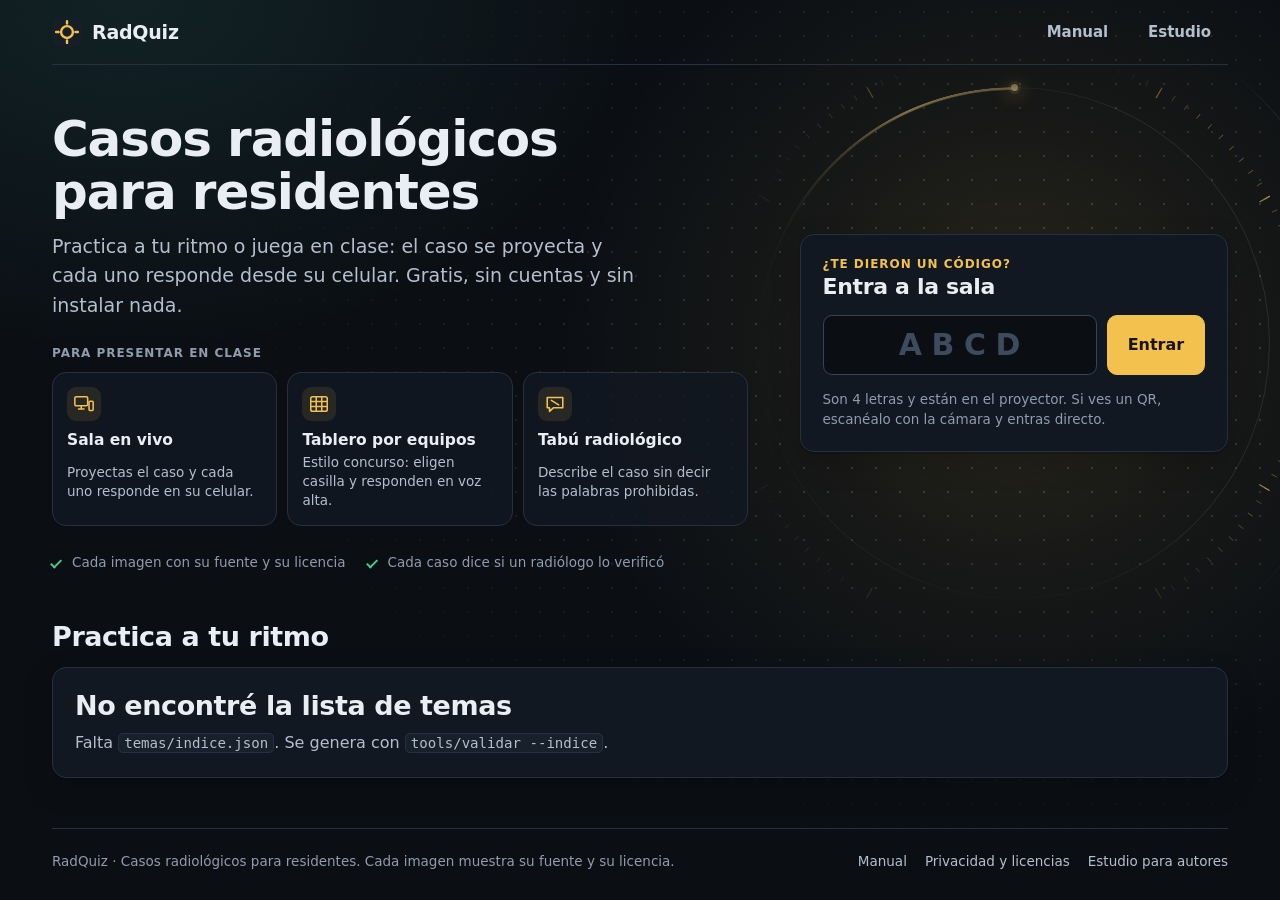
==== commit 62fff6dd: "Portada reordenada: código arriba, modos de clase explicados y buscador fijo La casilla del código v" ====
--- a/index.html
+++ b/index.html
@@ -22,42 +22,52 @@
     <nav class="nav" aria-label="Principal">
       <a class="boton" href="manual.html">Manual</a>
       <a class="boton" href="estudio.html">Estudio</a>
-      <a class="boton primary" href="sala.html">Sala en vivo</a>
     </nav>
   </header>
 
   <main class="stack inicio">
     <section class="portada">
       <div class="portada-texto">
-        <p class="eyebrow">Práctica individual y sesiones en vivo</p>
-        <h1>Casos radiológicos para residentes</h1>
-        <p class="lead">Practica a tu ritmo o juega en clase, como en Kahoot: el presentador proyecta el caso y cada uno
-          responde desde su celular. Sin cuentas y sin instalar nada.</p>
-        <div class="row">
-          <a class="boton primary lg" href="#temas">Elegir un tema</a>
-          <a class="boton lg" href="sala.html?crear=1">Presentar una sesión</a>
-          <a class="boton lg" href="tablero.html">Tablero por equipos</a>
-          <a class="boton lg" href="tabu.html">Tabú radiológico</a>
+        <div class="portada-cabeza">
+          <h1>Casos radiológicos para residentes</h1>
+          <p class="lead">Practica a tu ritmo o juega en clase: el caso se proyecta y cada uno responde desde su celular.
+            Gratis, sin cuentas y sin instalar nada.</p>
         </div>
+        <nav class="modos" aria-labelledby="titulo-modos">
+          <p class="eyebrow" id="titulo-modos">Para presentar en clase</p>
+          <div class="modos-lista">
+            <a class="modo" href="sala.html?crear=1">
+              <svg viewBox="0 0 24 24" aria-hidden="true"><rect x="2" y="4" width="14" height="10" rx="1.5"/><path d="M9 14v3M6 17.5h6"/><rect x="17.5" y="9" width="4.5" height="10" rx="1"/></svg>
+              <span><b>Sala en vivo</b><small>Proyectas el caso y cada uno responde en su celular.</small></span></a>
+            <a class="modo" href="tablero.html">
+              <svg viewBox="0 0 24 24" aria-hidden="true"><rect x="3" y="4" width="18" height="16" rx="2"/><path d="M9 4v16M15 4v16M3 9.33h18M3 14.67h18"/></svg>
+              <span><b>Tablero por equipos</b><small>Estilo concurso: eligen casilla y responden en voz alta.</small></span></a>
+            <a class="modo" href="tabu.html">
+              <svg viewBox="0 0 24 24" aria-hidden="true"><path d="M3.5 5h17v11h-10l-4.5 4v-4H3.5z"/><path d="m8 8 8 5"/></svg>
+              <span><b>Tabú radiológico</b><small>Describe el caso sin decir las palabras prohibidas.</small></span></a>
+          </div>
+        </nav>
         <ul class="garantias">
-          <li>Cada imagen muestra su fuente y su licencia.</li>
-          <li>Cada caso dice si un radiólogo lo verificó.</li>
-          <li>Gratis, en el celular o en la computadora.</li>
+          <li>Cada imagen con su fuente y su licencia</li>
+          <li>Cada caso dice si un radiólogo lo verificó</li>
         </ul>
       </div>
       <form class="panel unirse" action="sala.html" method="get" autocomplete="off">
-        <p class="eyebrow">Sala en vivo</p>
-        <h2>¿Tienes un código?</h2>
-        <label class="grid-label">Código de la sala
+        <div>
+          <p class="eyebrow">¿Te dieron un código?</p>
+          <h2>Entra a la sala</h2>
+        </div>
+        <div class="codigo-fila">
           <input type="text" class="input-codigo" name="c" maxlength="4" pattern="[A-Za-z]{4}" required placeholder="ABCD"
-            autocapitalize="characters" spellcheck="false" title="El código tiene 4 letras"></label>
-        <button class="primary lg" type="submit">Entrar a la sala</button>
-        <p class="src">Está en el proyector. Si ves un QR, escanéalo con la cámara y entras directo.</p>
+            autocapitalize="characters" spellcheck="false" title="El código tiene 4 letras" aria-label="Código de la sala">
+          <button class="primary lg" type="submit">Entrar</button>
+        </div>
+        <p class="src">Son 4 letras y están en el proyector. Si ves un QR, escanéalo con la cámara y entras directo.</p>
       </form>
     </section>
 
-    <section class="stack stack-lg" id="temas" aria-labelledby="titulo-temas">
-      <div class="seccion-cabeza"><h2 id="titulo-temas">Temas</h2><p class="src" id="resumen"></p></div>
+    <section class="stack" id="temas" aria-labelledby="titulo-temas">
+      <div class="seccion-cabeza"><h2 id="titulo-temas">Practica a tu ritmo</h2><p class="src" id="resumen"></p></div>
       <div id="app" aria-live="polite"><p class="muted">Cargando temas…</p></div>
     </section>
   </main>
--- a/app/estilos.css
+++ b/app/estilos.css
@@ -86,6 +86,11 @@
   --i-ok-oscuro: url("data:image/svg+xml,%3Csvg xmlns='http://www.w3.org/2000/svg' viewBox='0 0 20 20'%3E%3Cpath d='M4.5 10.5 8 14l7.5-8' fill='none' stroke='%230b0f14' stroke-width='2.6' stroke-linecap='round' stroke-linejoin='round'/%3E%3C/svg%3E");
   --i-mal-oscuro: url("data:image/svg+xml,%3Csvg xmlns='http://www.w3.org/2000/svg' viewBox='0 0 20 20'%3E%3Cpath d='m5.5 5.5 9 9m0-9-9 9' fill='none' stroke='%230b0f14' stroke-width='2.6' stroke-linecap='round'/%3E%3C/svg%3E");
   --i-marcada: url("data:image/svg+xml,%3Csvg xmlns='http://www.w3.org/2000/svg' viewBox='0 0 20 20'%3E%3Ccircle cx='10' cy='10' r='8' fill='none' stroke='%23f2c14e' stroke-width='2'/%3E%3Ccircle cx='10' cy='10' r='4' fill='%23f2c14e'/%3E%3C/svg%3E");
+  /* corazones de las vidas, en pixel art: lleno (rojo, con un brillo) y perdido */
+  --i-corazon: url("data:image/svg+xml,%3Csvg xmlns='http://www.w3.org/2000/svg' viewBox='0 0 7 6' shape-rendering='crispEdges'%3E%3Cpath d='M1 0h2v1H1zM4 0h2v1H4zM0 1h7v2H0zM1 3h5v1H1zM2 4h3v1H2zM3 5h1v1H3z' fill='%23f47385'/%3E%3Cpath d='M1 1h1v1H1z' fill='%23ffd3da'/%3E%3C/svg%3E");
+  --i-corazon-vacio: url("data:image/svg+xml,%3Csvg xmlns='http://www.w3.org/2000/svg' viewBox='0 0 7 6' shape-rendering='crispEdges'%3E%3Cpath d='M1 0h2v1H1zM4 0h2v1H4zM0 1h7v2H0zM1 3h5v1H1zM2 4h3v1H2zM3 5h1v1H3z' fill='%2334445a'/%3E%3C/svg%3E");
+  /* llama de la racha, en pixel art como los corazones */
+  --i-llama: url("data:image/svg+xml,%3Csvg xmlns='http://www.w3.org/2000/svg' viewBox='0 0 7 8' shape-rendering='crispEdges'%3E%3Crect x='3' y='0' width='1' height='1' fill='%23f5a24f'/%3E%3Crect x='2' y='1' width='2' height='1' fill='%23f5a24f'/%3E%3Crect x='2' y='2' width='2' height='1' fill='%23f5a24f'/%3E%3Crect x='4' y='2' width='1' height='1' fill='%23f2c14e'/%3E%3Crect x='1' y='3' width='2' height='1' fill='%23f5a24f'/%3E%3Crect x='3' y='3' width='2' height='1' fill='%23f2c14e'/%3E%3Crect x='5' y='3' width='1' height='1' fill='%23f5a24f'/%3E%3Crect x='1' y='4' width='1' height='1' fill='%23f5a24f'/%3E%3Crect x='2' y='4' width='3' height='1' fill='%23f2c14e'/%3E%3Crect x='5' y='4' width='1' height='1' fill='%23f5a24f'/%3E%3Crect x='0' y='5' width='2' height='1' fill='%23f5a24f'/%3E%3Crect x='2' y='5' width='1' height='1' fill='%23f2c14e'/%3E%3Crect x='3' y='5' width='1' height='1' fill='%23fff3c4'/%3E%3Crect x='4' y='5' width='1' height='1' fill='%23f2c14e'/%3E%3Crect x='5' y='5' width='2' height='1' fill='%23f5a24f'/%3E%3Crect x='0' y='6' width='2' height='1' fill='%23f5a24f'/%3E%3Crect x='2' y='6' width='3' height='1' fill='%23f2c14e'/%3E%3Crect x='5' y='6' width='2' height='1' fill='%23f5a24f'/%3E%3Crect x='1' y='7' width='5' height='1' fill='%23f5a24f'/%3E%3C/svg%3E");
   --i-ampliar: url("data:image/svg+xml,%3Csvg xmlns='http://www.w3.org/2000/svg' viewBox='0 0 20 20'%3E%3Cpath d='M3 7.5V3h4.5M12.5 3H17v4.5M17 12.5V17h-4.5M7.5 17H3v-4.5' fill='none' stroke='%238f9cad' stroke-width='1.8' stroke-linecap='round' stroke-linejoin='round'/%3E%3C/svg%3E");
 }
 
@@ -99,12 +104,15 @@
   font: 400 16px/1.55 var(--sans);
   -webkit-font-smoothing: antialiased; -moz-osx-font-smoothing: grayscale;
   text-rendering: optimizeLegibility;
+  overflow-wrap: break-word;
 }
 ::selection { background: rgba(242, 193, 78, .3); color: #fff; }
 img { max-width: 100%; }
 p { margin: 0; text-wrap: pretty; }
 b, strong { font-weight: 600; }
 h1, h2, h3 { margin: 0; font-weight: 650; letter-spacing: -.015em; text-wrap: balance; color: var(--tinta); }
+/* Un título con una palabra más larga que su cuadro (un nombre de archivo, una URL) se corta en vez de salirse. */
+h1, h2, h3, h4 { overflow-wrap: anywhere; }
 h1 { font-size: clamp(28px, 4.2vw, 44px); line-height: 1.1; letter-spacing: -.022em; }
 h2 { font-size: clamp(21px, 2.4vw, 27px); line-height: 1.2; }
 h3 { font-size: 18px; line-height: 1.3; letter-spacing: -.008em; }
@@ -324,6 +332,82 @@
 .zoom:has(> .panel) { background: rgba(5, 8, 12, .78); cursor: default; -webkit-backdrop-filter: blur(3px); backdrop-filter: blur(3px); }
 .zoom > .panel { box-shadow: var(--sombra-alta); animation: subir .18s ease-out; }
 @keyframes subir { from { opacity: 0; transform: translateY(10px) scale(.985); } }
+
+/* ampliación de una figura (app/ampliar.js): toque, rueda o pellizco acercan; arrastrar la mueve. La figura se
+   ajusta al hueco que deja la barra (el relleno de abajo); acercada, puede pasar por debajo de ella. */
+.ampliar {
+  --barra: 56px;
+  position: fixed; inset: 0; z-index: 40; overflow: hidden;
+  display: grid; grid-template: minmax(0, 1fr) / minmax(0, 1fr); place-items: center;
+  padding: 16px 16px calc(var(--barra) + 32px + env(safe-area-inset-bottom, 0px));
+  background: #000; touch-action: none; overscroll-behavior: contain;
+  user-select: none; -webkit-user-select: none; -webkit-touch-callout: none; -webkit-tap-highlight-color: transparent;
+}
+.ampliar img {
+  max-width: 100%; max-height: 100%; object-fit: contain;
+  transform-origin: 50% 50%; cursor: zoom-in; will-change: transform; -webkit-user-drag: none;
+}
+.ampliar img.suave { transition: transform .22s ease-out; }
+.ampliar.acercada img { cursor: grab; }
+.ampliar.acercada img:active { cursor: grabbing; }
+.ampliar-barra {
+  position: absolute; left: 50%; bottom: calc(16px + env(safe-area-inset-bottom, 0px)); transform: translateX(-50%); z-index: 1;
+  display: flex; align-items: center; gap: 6px; height: var(--barra); padding: 6px;
+  background: rgba(18, 24, 33, .92); border: 1px solid var(--linea-2); border-radius: 14px; box-shadow: var(--sombra-alta);
+}
+.ampliar-barra button { min-width: 42px; height: 100%; min-height: 0; padding: 0 12px; font-size: 18px; }
+.ampliar-barra [data-a=ajustar] { font-size: 14.5px; }
+.ampliar-nivel { min-width: 56px; font: 500 14px/1 var(--mono); color: var(--tinta-2); text-align: center; font-variant-numeric: tabular-nums; }
+/* La ayuda aparece sobre la barra y se va sola. */
+.ampliar-ayuda {
+  position: absolute; left: 50%; bottom: calc(var(--barra) + 26px + env(safe-area-inset-bottom, 0px)); transform: translateX(-50%);
+  width: max-content; max-width: calc(100% - 32px); margin: 0; padding: 6px 12px; text-align: center; pointer-events: none;
+  font-size: 13px; color: var(--tinta-2); background: rgba(18, 24, 33, .85); border-radius: 12px;
+  animation: ampliar-ayuda .4s ease 3.5s forwards;
+}
+@keyframes ampliar-ayuda { to { opacity: 0; visibility: hidden; } }
+.ampliar.acercada .ampliar-ayuda, .ampliar.en-ventana .ampliar-ayuda { opacity: 0; }
+.ampliar-filtro { position: absolute; width: 0; height: 0; overflow: hidden; }
+.ampliar.en-ventana img, .ampliar.en-ventana.acercada img { cursor: crosshair; }
+.ampliar-barra [aria-pressed=true] { color: var(--marca-tinta); background: var(--marca); border-color: var(--marca); }
+.ampliar-barra [aria-pressed=true]:not(:disabled):hover { color: var(--marca-tinta); background: var(--marca-2); border-color: var(--marca-2); }
+/* Panel de la ventana: lectura, Invertir y Restablecer, sobre la barra (donde estaba la ayuda). */
+.ampliar-ventana {
+  position: absolute; left: 50%; bottom: calc(var(--barra) + 26px + env(safe-area-inset-bottom, 0px)); transform: translateX(-50%); z-index: 1;
+  display: grid; grid-template-columns: auto auto auto; align-items: center; gap: 6px 8px; width: max-content; max-width: calc(100% - 24px);
+  padding: 6px; background: rgba(18, 24, 33, .92); border: 1px solid var(--linea-2); border-radius: 14px; box-shadow: var(--sombra-alta);
+}
+.ampliar-ventana button { min-height: 40px; padding: 0 12px; font-size: 14.5px; }
+.ampliar-ventana [aria-pressed=true] { color: var(--marca); border-color: var(--marca-borde); background: var(--marca-suave); }
+.ampliar-lectura { display: grid; gap: 2px; padding: 0 6px; font: 500 12.5px/1.15 var(--mono); color: var(--mute); font-variant-numeric: tabular-nums; }
+.ampliar-lectura b { display: inline-block; min-width: 3ch; text-align: right; font-weight: 600; color: var(--tinta); }
+.ampliar-ventana p { grid-column: 1 / -1; margin: 0 4px 2px; font-size: 12.5px; color: var(--mute); text-align: center; }
+/* Celular: la figura a todo el ancho y botones de 48 px, al alcance del pulgar. */
+@media (pointer: coarse) {
+  .ampliar { --barra: 60px; padding: 8px 0 calc(var(--barra) + 24px + env(safe-area-inset-bottom, 0px)); }
+  .ampliar-barra { gap: 8px; }
+  .ampliar-barra button { min-width: 48px; font-size: 20px; }
+  /* Con pellizco y doble toque, − y + sobran, y así caben Ventana y ✕ en 320 px. */
+  .ampliar-barra [data-a=alejar], .ampliar-barra [data-a=acercar] { display: none; }
+  .ampliar-barra [data-a=ajustar], .ampliar-barra [data-a=ventana] { font-size: 15px; }
+  .ampliar-ventana button { min-height: 44px; }
+}
+/* Celular de costado: poca altura, la barra pasa a un costado para no robarle la figura. */
+@media (pointer: coarse) and (orientation: landscape) and (max-height: 520px) {
+  .ampliar { padding: 0 calc(var(--barra) + 24px + env(safe-area-inset-right, 0px)) 0 0; }
+  .ampliar-barra {
+    left: auto; right: calc(12px + env(safe-area-inset-right, 0px)); bottom: auto; top: 50%; transform: translateY(-50%);
+    flex-direction: column; width: var(--barra); height: auto;
+  }
+  .ampliar-barra button { width: 100%; height: 48px; padding: 0; }
+  .ampliar-barra [data-a=ajustar] { font-size: 12.5px; }
+  .ampliar-nivel { min-width: 0; font-size: 12px; }
+  .ampliar-ayuda { bottom: 12px; left: calc(50% - (var(--barra) + 24px) / 2); }
+  .ampliar-barra [data-a=ventana] { font-size: 12px; }
+  .ampliar-ventana { bottom: 8px; left: calc(50% - (var(--barra) + 24px) / 2); }
+  .ampliar-ventana p { display: none; }
+}
+@media (prefers-reduced-motion: reduce) { .ampliar img.suave { transition: none; } }
 .panel.dialogo, .panel.peligro { display: grid; gap: 14px; width: 100%; max-width: 580px; max-height: 88vh; overflow: auto; text-align: left; cursor: auto; }
 .panel.peligro { border-color: var(--mal-borde); }
 .panel.peligro h3 { color: var(--mal); }
@@ -420,22 +504,46 @@
 @keyframes fv-derivar-2 { from { opacity: .7; transform: translate(6%, -4%) scale(.95); } to { opacity: 1; transform: translate(-14%, 12%) scale(1.1); } }
 @keyframes fv-girar { to { transform: rotate(1turn); } }
 @keyframes fv-encender { from { opacity: 0; transform: scale(.94) rotate(-10deg); } }
+/* Portada: a la izquierda el título y los tres modos para la clase; a la derecha, la casilla del código. En el
+   celular la casilla sube justo después del título: es a lo que entra casi siempre un residente. */
 .portada {
-  display: grid; grid-template-columns: minmax(0, 1.25fr) minmax(0, .9fr); gap: clamp(20px, 4vw, 56px); align-items: center;
-  padding-block: clamp(12px, 4vw, 40px) clamp(8px, 2vw, 16px);
-}
-.portada-texto { display: grid; gap: 18px; align-content: start; }
-.portada-texto h1 { font-size: clamp(32px, 5vw, 54px); line-height: 1.04; max-width: 15ch; }
-.portada-texto .lead { max-width: 54ch; }
-.garantias { list-style: none; margin: 4px 0 0; padding: 0; display: grid; gap: 9px; color: var(--tinta-2); font-size: 15px; }
-.garantias li { display: flex; gap: 11px; align-items: baseline; }
+  display: grid; grid-template-columns: minmax(0, 1.3fr) minmax(300px, .8fr); gap: clamp(20px, 4vw, 56px); align-items: center;
+  padding-block: clamp(8px, 3vw, 28px) 0;
+}
+.portada-texto { display: grid; gap: 26px; align-content: start; }
+.portada-cabeza { display: grid; gap: 14px; }
+.portada-texto h1 { font-size: clamp(30px, 4.6vw, 50px); line-height: 1.05; max-width: 16ch; }
+.portada-texto .lead { max-width: 52ch; }
+.modos { display: grid; gap: 10px; }
+.modos-lista { display: grid; grid-template-columns: repeat(3, minmax(0, 1fr)); gap: 10px; }
+a.modo {
+  display: grid; grid-template-rows: auto 1fr; gap: 10px; padding: 14px 14px 15px;
+  color: var(--tinta); text-decoration: none;
+  background: rgba(18, 24, 33, .82); border: 1px solid var(--linea); border-radius: var(--r-lg);
+  transition: border-color var(--t), background-color var(--t), transform .08s ease;
+}
+a.modo:hover { color: var(--tinta); background: var(--panel-2); border-color: var(--marca-borde); }
+a.modo:active { transform: translateY(1px); }
+a.modo:focus-visible { outline: none; border-color: var(--marca); box-shadow: var(--anillo); }
+a.modo svg {
+  width: 34px; height: 34px; padding: 6px; border-radius: 9px; background: var(--marca-suave);
+  fill: none; stroke: var(--marca); stroke-width: 1.7; stroke-linecap: round; stroke-linejoin: round;
+}
+a.modo span { display: grid; gap: 3px; }
+a.modo b { font-size: 15.5px; line-height: 1.25; }
+a.modo small { font-size: 13.5px; line-height: 1.4; color: var(--tinta-2); }
+.garantias { list-style: none; margin: 0; padding: 0; display: flex; flex-wrap: wrap; gap: 6px 22px; color: var(--mute); font-size: 13.5px; }
+.garantias li { display: flex; gap: 9px; align-items: baseline; }
 .garantias li::before {
-  content: ""; flex: none; width: 13px; height: 7px; margin-bottom: 3px;
+  content: ""; flex: none; width: 11px; height: 6px; margin-bottom: 3px;
   border-left: 2px solid var(--ok); border-bottom: 2px solid var(--ok); transform: rotate(-45deg) translateY(-2px);
 }
 .unirse { display: grid; gap: 14px; }
-.unirse h2 { font-size: 22px; }
+.unirse h2 { font-size: 22px; margin-top: 2px; }
 .unirse .eyebrow { color: var(--marca); }
+.codigo-fila { display: flex; gap: 10px; }
+.codigo-fila input.input-codigo { flex: 1 1 0; min-width: 0; min-height: 60px; font-size: 30px; }
+.codigo-fila button { flex: none; min-height: 60px; padding-inline: 20px; }
 .seccion-cabeza { display: flex; flex-wrap: wrap; align-items: baseline; justify-content: space-between; gap: 6px 16px; }
 .segmentos { gap: 30px; }
 .segmento { display: grid; gap: 12px; }
@@ -451,6 +559,24 @@
 .tema-card :is(h3, h4) { margin: 0; font-size: 18.5px; font-weight: 650; line-height: 1.3; letter-spacing: -.01em; text-wrap: balance; }
 .tema-card .meta { font-size: 13.5px; line-height: 1.5; color: var(--mute); font-variant-numeric: tabular-nums; }
 .tema-card .acciones { margin-top: auto; padding-top: 4px; }
+/* Tarjeta de tema de la portada: título, casos y verificación a la izquierda, el botón a la derecha; el avance propio y los enlaces
+   extra, a lo ancho abajo. El botón se estira sobre toda la tarjeta: se toca en cualquier parte. */
+.tema-portada {
+  position: relative; display: grid; grid-template-columns: minmax(0, 1fr) auto; align-items: start; gap: 12px 14px;
+  padding: 16px 16px 16px 18px; transition: border-color var(--t), background-color var(--t);
+}
+.tema-portada.clicable:hover { border-color: var(--marca-borde); background: #141b25; }
+.tc-texto { display: grid; gap: 5px; min-width: 0; }
+.tema-portada :is(h3, h4) { margin: 0; font-size: 17px; font-weight: 650; line-height: 1.3; letter-spacing: -.01em; text-wrap: pretty; }
+.tema-portada .meta { font-size: 13.5px; line-height: 1.45; color: var(--tinta-2); font-variant-numeric: tabular-nums; }
+.tema-portada .verif { font-size: 13px; line-height: 1.4; color: var(--mute); }
+.tema-portada .verif.ok { display: flex; gap: 5px; align-items: center; color: var(--ok); }
+.tema-portada .verif.ok::before { content: ""; flex: none; width: 15px; height: 15px; background: var(--i-ok) center / contain no-repeat; }
+.tema-portada > .abrir, .tema-portada > button { grid-column: 2; grid-row: 1; align-self: center; }
+.tema-portada a.abrir::after { content: ""; position: absolute; inset: 0; border-radius: var(--r-lg); }
+.tema-portada > .medidor, .tema-portada > .extra { grid-column: 1 / -1; }
+.tema-portada > .extra { position: relative; z-index: 1; display: flex; flex-wrap: wrap; align-items: center; gap: 8px 14px; }
+.tema-portada > .extra .boton { min-height: 36px; padding: 6px 12px; font-size: 14px; }
 .etiquetas { display: flex; flex-wrap: wrap; gap: 6px; align-items: center; }
 .etiqueta {
   display: inline-flex; align-items: center; min-height: 22px; padding: 1px 8px;
@@ -465,6 +591,45 @@
 .continuar { display: flex; flex-wrap: wrap; align-items: center; gap: 8px 14px; margin-bottom: 18px; border-color: var(--marca-borde); }
 .continuar .crece { flex: 1 1 260px; display: grid; gap: 6px; }
 .continuar b { color: var(--tinta); }
+
+/* buscador de la portada: solo la barra; segmentos y áreas en un desplegable que se abre al tocarla */
+.visualmente-oculto { position: absolute; width: 1px; height: 1px; overflow: hidden; clip: rect(0 0 0 0); white-space: nowrap; }
+/* Pegado arriba al bajar por los temas; la sombra degradada por debajo separa la barra de las tarjetas que pasan. */
+.buscador { position: sticky; top: 0; z-index: 15; display: grid; padding-block: 10px; margin: -10px 0 8px; background: var(--fondo); }
+.buscador::after { content: ""; position: absolute; left: 0; right: 0; top: 100%; height: 14px; background: linear-gradient(var(--fondo), rgba(11, 15, 20, 0)); pointer-events: none; }
+.buscar {
+  display: flex; align-items: center; gap: 8px; min-height: 52px; padding: 6px 6px 6px 42px;
+  background: var(--panel-2) no-repeat 14px 50% / 18px url("data:image/svg+xml,%3Csvg xmlns='http://www.w3.org/2000/svg' viewBox='0 0 20 20'%3E%3Ccircle cx='8.5' cy='8.5' r='5.5' fill='none' stroke='%238f9cad' stroke-width='1.8'/%3E%3Cpath d='m13 13 4.5 4.5' stroke='%238f9cad' stroke-width='1.8' stroke-linecap='round'/%3E%3C/svg%3E");
+  border: 1px solid var(--linea-2); border-radius: var(--r); transition: border-color var(--t), box-shadow var(--t);
+}
+.buscar:focus-within { border-color: var(--marca); box-shadow: var(--anillo); }
+.buscar input { flex: 1 1 8em; min-width: 0; min-height: 38px; padding: 4px 2px; font-size: 16px; background: transparent; border: 0; box-shadow: none; }
+.buscar input:focus-visible { box-shadow: none; }
+button.filtro-activo {
+  flex: none; min-height: 32px; padding: 4px 10px; font-size: 13.5px; font-weight: 600; border-radius: 999px;
+  color: var(--marca-tinta); background: var(--marca); border-color: var(--marca); white-space: nowrap;
+}
+button.filtro-activo span { margin-left: 4px; opacity: .7; }
+button.abrir-filtros { flex: none; min-height: 38px; padding: 6px 12px; font-size: 13.5px; color: var(--tinta-2); background: transparent; border-color: var(--linea-2); }
+.desplegable {
+  position: absolute; z-index: 20; top: calc(100% - 4px); left: 0; right: 0; display: grid; gap: 8px; padding: 14px 16px 16px;
+  background: var(--panel); border: 1px solid var(--linea-2); border-radius: var(--r); box-shadow: var(--sombra-alta);
+  max-height: min(70vh, 520px); overflow: auto;
+}
+.desplegable > .src, #bloque-areas > .src { font-size: 12px; font-weight: 600; letter-spacing: .06em; text-transform: uppercase; }
+#bloque-areas { display: grid; gap: 8px; padding-top: 10px; border-top: 1px solid var(--linea); }
+.filtros { display: flex; flex-wrap: wrap; gap: 8px; }
+button.filtro {
+  min-height: 34px; padding: 5px 12px; font-size: 13.5px; font-weight: 500; border-radius: 999px;
+  color: var(--tinta-2); background: var(--panel); border: 1px solid var(--linea-2);
+}
+button.filtro .n { color: var(--mute); font-variant-numeric: tabular-nums; margin-left: 2px; }
+button.filtro[aria-pressed="true"] { color: var(--marca-tinta); background: var(--marca); border-color: var(--marca); }
+button.filtro[aria-pressed="true"] .n { color: var(--marca-tinta); opacity: .75; }
+.armado { display: flex; flex-wrap: wrap; align-items: center; gap: 10px 16px; margin-bottom: 18px; padding: 14px 16px; border: 1px solid var(--marca-borde);
+  border-radius: var(--r); background: var(--marca-suave); }
+.armado .crece { flex: 1 1 260px; display: grid; gap: 2px; }
+.armado b { color: var(--tinta); }
 
 /* ------------------------------------------------------------------ caso: práctica y sala */
 .qhead { display: flex; flex-wrap: wrap; align-items: center; gap: 8px 12px; }
@@ -621,6 +786,16 @@
 .qr { flex: 0 0 auto; margin: 0; display: grid; gap: 8px; justify-items: center; }
 .qr img { display: block; width: clamp(140px, 16vw, 200px); height: auto; padding: 8px; background: #fff; border-radius: 12px; cursor: zoom-in; }
 .qr figcaption { font-size: 12.5px; line-height: 1.45; color: var(--mute); text-align: center; }
+/* el QR chico de la cabecera, con la sesión en marcha, y su ampliación */
+.bar button.qr-mini { display: inline-flex; align-items: center; gap: 9px; min-height: 0; padding: 4px 10px 4px 4px; cursor: zoom-in; }
+.qr-mini img { display: block; width: 42px; height: 42px; padding: 3px; background: #fff; border-radius: 6px; }
+.qr-mini span { display: grid; text-align: left; font-size: 12px; font-weight: 500; line-height: 1.15; color: var(--mute); }
+.qr-mini b { font-size: 17px; font-weight: 700; letter-spacing: .08em; color: var(--marca); font-variant-numeric: tabular-nums; }
+.zoom-qr { background: rgba(5, 8, 12, .95); }
+.qr-grande { margin: 0; display: flex; flex-wrap: wrap; align-items: center; justify-content: center; gap: 24px 48px; max-height: 100%; overflow: auto; }
+.qr-grande img { width: min(72vh, 86vw); height: auto; max-width: none; max-height: none; padding: 14px; background: #fff; border-radius: 16px; }
+.qr-grande figcaption { display: grid; gap: 10px; justify-items: start; max-width: 460px; }
+.qr-grande .codigo { margin: 4px 0 8px; }
 .players { display: flex; flex-wrap: wrap; gap: 8px; }
 .pl {
   display: inline-flex; align-items: center; gap: 8px; padding: 7px 12px 7px 8px;
@@ -665,7 +840,204 @@
 .rk:nth-child(2) .pos { color: #cfd8e3; }
 .rk:nth-child(3) .pos { color: #e3a26c; }
 .rk.me { border-color: var(--marca); box-shadow: inset 0 0 0 1px var(--marca); }
-.rk.me span:nth-child(2)::after { content: "  · tú"; color: var(--marca); font-weight: 600; }
+.rk.me > span:nth-child(2)::after { content: "  · tú"; color: var(--marca); font-weight: 600; }
+
+/* supervivencia: en pie (verde, con ✓), eliminado (apagado y tachado, con ✗) y la ronda de rescate en el amarillo
+   de la marca. El ícono dice lo mismo que el color. */
+.sv-quedan { color: var(--ok); border-color: var(--ok-borde); background: var(--ok-suave); }
+.sv-rescate {
+  display: inline-flex; align-items: center; padding: 4px 12px; border-radius: 999px;
+  font-size: 15px; font-weight: 700; letter-spacing: .06em; text-transform: uppercase;
+  color: var(--marca-tinta); background: var(--marca);
+}
+.sv-aviso {
+  padding: 10px 14px; font-size: 16px; line-height: 1.45; color: var(--tinta);
+  background: var(--marca-suave); border: 1px solid var(--marca-borde); border-radius: var(--r);
+}
+.sv-aviso.ok { background: var(--ok-suave); border-color: var(--ok-borde); }
+.sv-aviso.mal { background: var(--mal-suave); border-color: var(--mal-borde); }
+.sv-aviso.ok, .sv-aviso.mal { font-size: clamp(17px, 1.7vw, 22px); font-weight: 600; }
+.sv-estado {
+  display: flex; align-items: center; gap: 10px; padding: 10px 14px; border-radius: 12px;
+  font-size: 17px; font-weight: 650; line-height: 1.3;
+}
+.sv-estado::before { content: ""; width: 26px; height: 26px; flex: none; border-radius: 50%; background: center / 16px no-repeat; }
+.sv-estado.vivo { color: var(--ok); background: var(--ok-suave); border: 1px solid var(--ok-borde); }
+.sv-estado.vivo::before { background-color: var(--ok); background-image: var(--i-ok-oscuro); }
+.sv-estado.caido { color: var(--tinta-2); background: var(--panel-2); border: 1px solid var(--linea-2); }
+.sv-estado.caido::before { background-color: var(--mal); background-image: var(--i-mal-oscuro); }
+.sv-estado.vuelve { color: var(--marca); background: var(--marca-suave); border: 1px solid var(--marca-borde); }
+.sv-estado.vuelve::before { background-color: var(--marca); background-image: var(--i-ok-oscuro); }
+.pl small { font-size: 12.5px; font-weight: 500; color: var(--mute); font-variant-numeric: tabular-nums; }
+.sv-en-pie .pl { padding: 10px 16px 10px 10px; font-size: clamp(16px, 1.6vw, 21px); border-color: var(--ok-borde); background: var(--ok-suave); }
+.pl.caido { color: var(--mute); text-decoration: line-through; text-decoration-color: var(--linea-3); opacity: .75; }
+.pl.caido small { text-decoration: none; }
+.pl.caido::before { filter: grayscale(1); opacity: .6; }
+.pl.yo { box-shadow: inset 0 0 0 1px var(--marca); border-color: var(--marca); }
+/* ------------------------------------------------------------------ sala: ambiente, rachas, avatares y equipos */
+/* botón de sonido del presentador, en la cabecera */
+.bar button.sonido { min-height: 32px; padding: 4px 11px; font-size: 13.5px; font-weight: 500; }
+.bar button.sonido[aria-pressed="false"] { color: var(--mute); text-decoration: line-through; text-decoration-color: var(--linea-3); }
+.confeti { position: fixed; inset: 0; z-index: 60; width: 100vw; height: 100vh; pointer-events: none; }
+
+/* avatares de pixel art */
+.avatar { width: 24px; height: 24px; flex: none; image-rendering: pixelated; border-radius: 6px; background: var(--panel-3); padding: 2px; vertical-align: middle; }
+.avatar.grande { width: 48px; height: 48px; padding: 4px; border-radius: 10px; }
+.pl.con-avatar { padding-left: 6px; }
+.pl.con-avatar::before { display: none; }
+.big.nombre { display: flex; align-items: center; gap: 14px; }
+.rk-nombre { display: inline-flex; align-items: center; gap: 9px; min-width: 0; overflow-wrap: anywhere; }
+.grupo-avatar { font-size: 12.5px; color: var(--mute); margin-top: 4px; }
+.elegir-avatar { display: grid; grid-template-columns: repeat(6, minmax(0, 1fr)); gap: 8px; }
+.opcion-avatar { min-height: 0; aspect-ratio: 1; padding: 6px; border-radius: 10px; background: var(--panel-2); border: 1px solid var(--linea-2); }
+.opcion-avatar .avatar { width: 100%; height: auto; padding: 0; background: none; }
+.opcion-avatar.elegido { border-color: var(--marca); box-shadow: inset 0 0 0 2px var(--marca); background: var(--marca-suave); }
+.elegir-equipo { display: flex; flex-wrap: wrap; gap: 8px; }
+.opcion-equipo { border-left: 5px solid var(--color); }
+.opcion-equipo.elegido { border-color: var(--color); box-shadow: inset 0 0 0 2px var(--color); color: var(--tinta); background: var(--panel-3); }
+.mi-equipo { justify-self: start; padding: 4px 12px; font-weight: 600; border-left: 5px solid var(--color); background: var(--panel-2); border-radius: 0 999px 999px 0; }
+.equipo-lobby { display: grid; gap: 8px; padding-left: 12px; border-left: 4px solid var(--color); }
+.equipo-lobby + .equipo-lobby { margin-top: 10px; }
+
+/* racha: la llama, desde el 3.º acierto seguido */
+.llama { display: inline-block; width: 14px; height: 16px; flex: none; vertical-align: -2px; background: var(--i-llama) center / contain no-repeat; image-rendering: pixelated; }
+.racha { display: inline-flex; align-items: center; gap: 3px; font-size: 14px; font-weight: 700; color: var(--b); font-variant-numeric: tabular-nums; }
+.chip.racha-propia { justify-self: start; white-space: normal; color: var(--b); border-color: rgba(245, 162, 79, .5); background: rgba(245, 162, 79, .1); }
+.chip.racha-propia.casi { color: var(--tinta-2); border-color: var(--linea-2); background: var(--panel-2); }
+
+/* datos al revelar */
+.datos-revelado { display: flex; flex-wrap: wrap; gap: 8px; }
+.datos-revelado .chip { white-space: normal; font-size: 14px; }
+.chip.dato-solo { color: var(--marca); border-color: var(--marca-borde); background: var(--marca-suave); }
+.chip.dato-trampa { color: var(--mal); border-color: var(--mal-borde); background: var(--mal-suave); }
+.chip.dato-racha { color: var(--b); border-color: rgba(245, 162, 79, .5); background: rgba(245, 162, 79, .1); }
+.frase-revelado { flex-basis: 100%; margin: 0; font-size: clamp(17px, 1.7vw, 22px); font-weight: 600; font-style: italic; color: var(--marca); }
+
+/* el avatar cambia con el juego: brilla con racha, se apaga al caer */
+.avatar.en-racha { background: rgba(245, 162, 79, .16); box-shadow: 0 0 0 2px var(--b), 0 0 12px rgba(245, 162, 79, .55); }
+.avatar.apagado { filter: grayscale(1); opacity: .5; box-shadow: none; }
+
+/* mientras se espera el revelado, en el celular */
+.espera-mensaje { margin: 0; font-size: 14.5px; font-style: italic; color: var(--tinta-2); }
+
+/* reacciones: botones en el celular y, en el proyector, suben flotando con el nombre */
+.reacciones { display: grid; grid-template-columns: repeat(6, minmax(0, 1fr)); gap: 6px; }
+.reaccion { min-height: 48px; padding: 6px; border-radius: 10px; background: var(--panel-2); border: 1px solid var(--linea-2); }
+.reaccion img { width: 28px; height: 28px; image-rendering: pixelated; }
+.reaccion:disabled { opacity: .45; }
+.reaccion.enviada { opacity: 1; border-color: var(--marca); background: var(--marca-suave); }
+.reaccion.enviada img { animation: reaccion-enviada .4s ease-out; }
+@keyframes reaccion-enviada { 40% { transform: scale(1.35); } }
+#lluvia { position: fixed; inset: 0; z-index: 55; overflow: hidden; pointer-events: none; }
+.flota {
+  position: absolute; left: var(--x); bottom: 0; display: grid; justify-items: center; gap: 4px;
+  animation: flotar 2.8s ease-out forwards;
+}
+.flota img { width: clamp(44px, 4.5vw, 64px); height: auto; image-rendering: pixelated; filter: drop-shadow(0 3px 6px rgba(0, 0, 0, .5)); }
+.flota span {
+  max-width: 14em; overflow: hidden; text-overflow: ellipsis; white-space: nowrap; padding: 2px 9px; border-radius: 999px;
+  font-size: clamp(12.5px, 1.1vw, 15px); font-weight: 600; color: var(--tinta); background: var(--panel-3); border: 1px solid var(--linea-2);
+}
+@keyframes flotar {
+  0% { opacity: 0; transform: translate(0, 40px) scale(.6); }
+  12% { opacity: 1; transform: translate(0, -6vh) scale(1); }
+  75% { opacity: 1; }
+  100% { opacity: 0; transform: translate(var(--deriva), -62vh) scale(1); }
+}
+
+/* Suspenso al revelar: las barras suben una por una, después se marca la correcta y al final aparece lo demás.
+   --pasado deja seguir la animación donde iba si la pantalla se redibuja. */
+.suspenso .opt .fill { animation: crecer-barra .55s ease-out both; animation-delay: calc(var(--i) * .3s - var(--pasado, 0s)); }
+.suspenso .opt .n { animation: aparecer-suave .3s ease-out both; animation-delay: calc(var(--i) * .3s + .3s - var(--pasado, 0s)); }
+.suspenso .opt.right { animation: destacar-correcta .6s ease-out both; animation-delay: calc(var(--n) * .3s + .3s - var(--pasado, 0s)); }
+.suspenso .opt.right::after { animation: aparecer-suave .3s ease-out both; animation-delay: calc(var(--n) * .3s + .3s - var(--pasado, 0s)); }
+.suspenso .opt.wrong { animation: apagar-opcion .4s ease-out both; animation-delay: calc(var(--n) * .3s + .3s - var(--pasado, 0s)); }
+.suspenso .exp, .suspenso .pearl, .suspenso .datos-revelado, .suspenso .sv-aviso, .suspenso .qhead .tema {
+  animation: aparecer-suave .4s ease-out both; animation-delay: calc(var(--n) * .3s + .7s - var(--pasado, 0s));
+}
+@keyframes crecer-barra { from { width: 0; } }
+@keyframes aparecer-suave { from { opacity: 0; } }
+@keyframes destacar-correcta {
+  from { background: var(--panel-2); border-color: var(--linea); box-shadow: none; transform: scale(1); }
+  45% { transform: scale(1.035); }
+}
+@keyframes apagar-opcion { from { opacity: 1; } }
+
+/* podio del final: sube el 3.º, después el 2.º, y el 1.º al último */
+.podio { display: grid; grid-template-columns: repeat(3, minmax(0, 1fr)); align-items: end; gap: clamp(8px, 1.6vw, 20px); max-width: 760px; width: 100%; margin: 6px auto 4px; }
+.escalon { display: grid; gap: 10px; justify-items: center; text-align: center; animation: subir-podio .7s cubic-bezier(.2, .9, .3, 1.3) both; animation-delay: var(--espera, 0s); }
+.escalon.vacio { animation: none; }
+.escalon-quien { display: grid; gap: 4px; justify-items: center; min-width: 0; }
+.escalon-quien b { font-size: clamp(17px, 2vw, 26px); line-height: 1.2; overflow-wrap: anywhere; }
+.escalon-quien span { font-size: 14.5px; color: var(--tinta-2); font-variant-numeric: tabular-nums; }
+.escalon-bloque {
+  display: grid; place-items: center; width: 100%; border-radius: 12px 12px 0 0;
+  font-size: clamp(36px, 5vw, 64px); font-weight: 700; font-stretch: 85%; color: var(--marca-tinta);
+}
+.e1 .escalon-bloque { height: clamp(120px, 22vh, 200px); background: var(--marca); }
+.e2 .escalon-bloque { height: clamp(90px, 16vh, 150px); background: #cfd8e3; }
+.e3 .escalon-bloque { height: clamp(66px, 11vh, 110px); background: #e3a26c; }
+.e1 .avatar.grande { width: 64px; height: 64px; }
+.escalon.yo .escalon-quien b { color: var(--marca); }
+@keyframes subir-podio { from { opacity: 0; transform: translateY(40px); } }
+
+/* títulos y equipos */
+.titulos { display: grid; grid-template-columns: repeat(auto-fill, minmax(min(100%, 260px), 1fr)); gap: 10px; }
+.titulo { display: flex; align-items: center; gap: 12px; padding: 10px 14px; background: var(--panel); border: 1px solid var(--linea); border-radius: 12px; }
+.titulo > div { display: grid; gap: 2px; min-width: 0; }
+.titulo b { color: var(--marca); }
+.titulo.yo { border-color: var(--marca); }
+.titulo.propio { display: grid; gap: 4px; justify-items: start; padding: 14px 16px; background: var(--marca-suave); border-color: var(--marca-borde); }
+.titulo.propio b { font-size: 22px; }
+.equipos-sala { display: grid; gap: 8px; }
+.equipo-fila { display: grid; grid-template-columns: minmax(0, 12em) minmax(0, 1fr) auto; align-items: center; gap: 12px; padding: 8px 12px; background: var(--panel); border: 1px solid var(--linea); border-left: 5px solid var(--color); border-radius: 10px; }
+.equipo-nombre { font-weight: 650; }
+.equipo-barra { height: 12px; border-radius: 99px; background: var(--panel-3); overflow: hidden; }
+.equipo-barra i { display: block; height: 100%; border-radius: inherit; background: var(--color); }
+.equipo-dato { font-size: 14.5px; color: var(--tinta-2); font-variant-numeric: tabular-nums; }
+
+/* vidas: corazones de pixel art, como en un videojuego. El que se pierde tiembla y cae; el último late. */
+.vidas { display: inline-flex; align-items: center; gap: 4px; vertical-align: middle; }
+.vida {
+  position: relative; display: inline-block; width: 21px; height: 18px; flex: none;
+  background: var(--i-corazon) center / contain no-repeat; image-rendering: pixelated;
+}
+.vida.perdida { background-image: var(--i-corazon-vacio); }
+.vida.rota::after {
+  content: ""; position: absolute; inset: 0; background: var(--i-corazon) center / contain no-repeat;
+  animation: romper-corazon 1s ease-in .15s forwards;
+}
+.vida.late { animation: latir-corazon 1s steps(2, jump-none) infinite; }
+@keyframes romper-corazon {
+  0% { transform: scale(1); }
+  18% { transform: scale(1.45); }
+  30% { transform: scale(1.3) translateX(-3px) rotate(-10deg); }
+  42% { transform: scale(1.3) translateX(3px) rotate(10deg); }
+  54% { transform: scale(1.3) translateX(-2px) rotate(-6deg); opacity: 1; }
+  100% { transform: translateY(14px) scale(.5) rotate(25deg); opacity: 0; }
+}
+@keyframes latir-corazon { 0%, 100% { transform: scale(1); } 50% { transform: scale(1.22); } }
+.sv-estado > span:first-child { flex: 1; }
+.sv-estado .vida { width: 25px; height: 21px; }
+.sv-estado.golpe { color: var(--mal); background: var(--mal-suave); border: 1px solid var(--mal-borde); }
+.sv-estado.golpe::before { display: none; }
+.sv-aviso.golpe { display: flex; align-items: center; gap: 10px; font-size: clamp(17px, 1.7vw, 22px); font-weight: 600; background: var(--mal-suave); border-color: var(--mal-borde); }
+.sv-aviso .vidas { margin-left: 4px; }
+.sv-en-pie .pl .vidas { margin-left: 2px; }
+.sv-en-pie .vida { width: clamp(22px, 2vw, 30px); height: clamp(19px, 1.7vw, 26px); }
+.elegir-vidas { display: flex; flex-wrap: wrap; gap: 10px; }
+.opcion-vidas {
+  position: relative; display: grid; justify-items: center; gap: 8px; min-width: 104px; padding: 12px 16px;
+  font-size: 14.5px; font-weight: 600; color: var(--tinta-2); cursor: pointer;
+  background: var(--panel-2); border: 1px solid var(--linea-2); border-radius: 12px;
+  transition: border-color var(--t), box-shadow var(--t), color var(--t);
+}
+.opcion-vidas input { position: absolute; opacity: 0; pointer-events: none; }
+.opcion-vidas:hover { border-color: var(--linea-3); color: var(--tinta); }
+.opcion-vidas:has(input:checked) { color: var(--tinta); border-color: var(--marca); box-shadow: inset 0 0 0 1px var(--marca); }
+.opcion-vidas:has(input:focus-visible) { box-shadow: var(--anillo); }
+.opcion-vidas:not(:has(input:checked)) .vida { filter: grayscale(.85) brightness(.8); }
+.sv-ganador { font-size: clamp(40px, 6vw, 76px); font-stretch: 85%; color: var(--marca); }
 
 /* ------------------------------------------------------------------ tablero por equipos */
 /* Se proyecta: los valores y los puntajes van grandes, en la Plex condensada de los números de la sala. Una casilla
@@ -742,20 +1114,69 @@
 .diapo-perla { font-size: clamp(24px, 2.9vw, 40px); font-weight: 600; line-height: 1.3; text-wrap: balance; }
 .diapo-pie { font-size: 13px; line-height: 1.5; }
 
-/* armado del tablero */
-.tb-grupos { display: grid; gap: 8px; }
-.tb-grupo { display: flex; flex-wrap: wrap; align-items: center; gap: 8px 12px; padding: 8px 12px; background: var(--panel-2); border: 1px solid var(--linea); border-radius: var(--r); }
-.tb-grupo input[type=text] { flex: 1 1 14em; width: auto; min-height: 38px; padding-block: 6px; }
-.tb-grupo button, .tb-fila button { min-height: 34px; padding: 4px 11px; font-size: 13.5px; }
-.tb-revision { display: grid; grid-template-columns: repeat(auto-fill, minmax(min(100%, 290px), 1fr)); gap: 14px; align-items: start; }
-.tb-col { display: grid; gap: 10px; }
-.tb-fila { display: grid; gap: 7px; padding: 10px 12px; background: var(--panel-2); border: 1px solid var(--linea); border-radius: var(--r); }
-.tb-fila.doble { border-color: var(--marca-borde); box-shadow: inset 3px 0 0 var(--marca); }
-.tb-fila.vacia { border-style: dashed; }
-.tb-fila-cabeza { display: flex; align-items: baseline; gap: 10px; }
-.tb-fila-cabeza b { font-weight: 600; line-height: 1.3; }
-.tb-fila .acciones { display: flex; flex-wrap: wrap; align-items: center; gap: 6px 10px; }
-.tb-fila select { width: auto; min-height: 34px; padding-block: 4px; font-size: 13.5px; }
+/* armado del tablero: la revisión es el tablero mismo, con un panel al lado para la casilla elegida */
+.tb-armar-cabeza { display: flex; flex-wrap: wrap; align-items: center; gap: 12px 18px; margin-bottom: 14px; }
+.tb-armar-cabeza .crece { flex: 1 1 320px; display: grid; gap: 4px; }
+.tb-edicion { display: grid; grid-template-columns: minmax(0, 1fr) minmax(300px, 380px); gap: 16px; align-items: start; }
+.tb-previo { display: grid; grid-template-columns: repeat(var(--cols, 4), minmax(0, 1fr)); gap: 8px; }
+.tb-cab-edit { display: flex; align-items: center; gap: 4px; min-width: 0; }
+.tb-cab-edit input { flex: 1 1 auto; min-width: 0; min-height: 38px; padding: 6px 8px; font-size: 14.5px; font-weight: 650; }
+button.tb-quitar { flex: none; min-height: 32px; width: 32px; padding: 0; font-size: 14px; color: var(--mute); background: transparent; border-color: transparent; }
+button.tb-quitar:not(:disabled):hover { color: var(--mal); border-color: var(--mal-borde); background: var(--mal-suave); }
+button.tb-casilla {
+  position: relative; display: grid; align-content: start; justify-content: stretch; justify-items: start; gap: 6px; min-height: 92px; padding: 10px 10px 12px;
+  text-align: left; font-weight: 500; white-space: normal; background: var(--panel-2); border: 1px solid var(--linea-2); border-radius: 10px;
+  cursor: pointer;
+}
+button.tb-casilla[draggable="true"] { cursor: grab; }
+button.tb-casilla:not(:disabled):hover { border-color: var(--linea-3); background: var(--panel-3); }
+button.tb-casilla.activa { border-color: var(--marca); box-shadow: inset 0 0 0 1px var(--marca); }
+button.tb-casilla.encima { border-color: var(--info); box-shadow: inset 0 0 0 2px var(--info); }
+button.tb-casilla.doble { background: linear-gradient(var(--marca-suave), var(--marca-suave)), var(--panel-2); }
+button.tb-casilla.vacia { border-style: dashed; background: transparent; }
+button.tb-casilla.vacia .tb-sub { color: var(--mute); }
+.tb-sub { font-size: 13.5px; line-height: 1.3; color: var(--tinta); overflow-wrap: anywhere;
+  display: -webkit-box; -webkit-line-clamp: 3; -webkit-box-orient: vertical; overflow: hidden; }
+.tb-tema { font-size: 12px; line-height: 1.3; color: var(--mute); overflow: hidden; white-space: nowrap; text-overflow: ellipsis; max-width: 100%; }
+.tb-punto {
+  position: absolute; top: 8px; right: 8px; display: grid; place-items: center; width: 20px; height: 20px; font-size: 11.5px; font-weight: 700;
+  border-radius: 50%; border: 1.5px solid currentColor; color: var(--mute);
+}
+.tb-punto.n1 { color: var(--c); } .tb-punto.n2 { color: var(--a); } .tb-punto.n3 { color: var(--b); } .tb-punto.n4 { color: var(--e); }
+.tb-x2 { position: absolute; top: 8px; right: 34px; padding: 1px 6px; font-size: 11.5px; font-weight: 700; color: var(--marca-tinta); background: var(--marca); border-radius: 6px; }
+.tb-bajo { margin-top: 4px; }
+.tb-bajo select { width: auto; min-height: 38px; padding-block: 5px; }
+button.tb-final-boton { min-height: 42px; }
+button.tb-final-boton.activa { border-color: var(--marca); box-shadow: inset 0 0 0 1px var(--marca); }
+.tb-ayuda { margin-top: -4px; }
+.tb-editor { position: sticky; top: 14px; max-height: calc(100vh - 28px); overflow: auto; gap: 12px; }
+.tb-editor h3 { font-size: 18px; }
+.tb-mini-figura { display: block; width: 100%; max-height: 220px; object-fit: contain; background: #000; border-radius: var(--r-sm); cursor: zoom-in; }
+.tb-acciones button { min-height: 36px; padding: 5px 12px; font-size: 13.5px; }
+.tb-cambiar > summary, .tb-editor details > summary { font-weight: 600; }
+.tb-cambiar input[type=search] { width: 100%; min-height: 40px; margin-bottom: 8px; }
+.tb-candidatos { display: grid; gap: 6px; max-height: 340px; overflow: auto; }
+button.tb-candidato {
+  display: grid; justify-content: stretch; justify-items: start; gap: 2px; min-height: 0; padding: 8px 10px; text-align: left; white-space: normal;
+  font-weight: 500; background: var(--panel-2); border: 1px solid var(--linea); border-radius: var(--r-sm);
+}
+button.tb-candidato b { font-weight: 600; line-height: 1.3; }
+.tb-partida h3 { font-size: 16px; }
+.tb-lista-guardados { margin-bottom: 16px; }
+.tb-guardados { display: grid; gap: 8px; margin: 0; padding: 0; list-style: none; }
+.tb-guardado { display: flex; flex-wrap: wrap; align-items: center; gap: 8px 14px; padding: 10px 12px; background: var(--panel-2); border: 1px solid var(--linea); border-radius: var(--r); }
+.tb-guardado .crece { flex: 1 1 220px; display: grid; gap: 2px; }
+.tb-guardado button { min-height: 36px; padding: 5px 12px; font-size: 13.5px; }
+@media (max-width: 960px) {
+  .tb-edicion { grid-template-columns: minmax(0, 1fr); }
+  .tb-editor { position: static; max-height: none; }
+}
+@media (max-width: 640px) {
+  .tb-previo { gap: 5px; }
+  button.tb-casilla { min-height: 78px; padding: 8px 6px 10px; }
+  .tb-sub { font-size: 12px; -webkit-line-clamp: 4; }
+  .tb-punto { display: none; }
+}
 .tb-comparar { display: grid; gap: 4px; font-size: 13.5px; color: var(--tinta-2); }
 .tb-comparar label { align-items: flex-start; }
 /* Una casilla con un texto largo: el texto se parte, la casilla no se queda sola en su línea. */
@@ -925,7 +1346,12 @@
 
 /* ------------------------------------------------------------------ pantallas angostas */
 @media (max-width: 900px) {
-  .portada { grid-template-columns: minmax(0, 1fr); }
+  /* La portada en una columna: título, código, modos y garantías, en ese orden. */
+  .portada { grid-template-columns: minmax(0, 1fr); gap: 22px; }
+  .portada-texto { display: contents; }
+  .unirse { order: 1; }
+  .modos { order: 2; }
+  .garantias { order: 3; }
   /* Sin mira: baja la banda de luz, y las dos luces vienen de arriba y derivan más. Sus centros quedan por encima
      de la página, así lo más fuerte nunca está detrás de un texto y el gris de --mute sigue en 4,5:1 aunque las
      dos luces y la banda coincidan. Aquí las dos son frías: sin la mira alrededor, el ámbar así de tenue se ve
@@ -959,6 +1385,8 @@
   .tabu-lado .reloj { grid-template-columns: auto minmax(0, 1fr); align-items: center; }
   .tabu-lado .clock { font-size: 36px; }
   .tabu-fila-cuerpo { grid-template-columns: minmax(0, 1fr); }
+  .equipo-fila { grid-template-columns: minmax(0, 1fr) auto; }
+  .equipo-barra { grid-column: 1 / -1; grid-row: 2; }
 }
 @media (max-width: 640px) {
   header.bar { min-height: 0; row-gap: 8px; }
@@ -980,6 +1408,18 @@
   .ctrl button { flex: 1 1 auto; }
   .ctrl .spacer { display: none; }
   .tema-card .acciones .boton { flex: 1 1 auto; }
+  /* En la cabecera de la portada caben el logo y los dos enlaces en una línea. */
+  .pagina-inicio .bar .nav { width: auto; margin-left: auto; }
+  .pagina-inicio .bar .brand { flex: 0 1 auto; }
+  /* Los modos, en una fila de tres botones con el nombre solo: en el celular casi nadie presenta, y así la práctica
+     (y «Seguir donde lo dejaste») sube. La explicación queda en la computadora. */
+  .modos-lista { gap: 8px; }
+  a.modo { grid-template-rows: none; justify-items: center; gap: 7px; padding: 12px 6px; text-align: center; }
+  a.modo b { font-size: 14px; }
+  a.modo small { display: none; }
+  .tema-portada { padding: 14px 14px 14px 16px; }
+  .tema-portada > .abrir { padding-inline: 14px; }
+  button.abrir-filtros { padding-inline: 10px; }
 }
 @media (hover: none) {
   .ctrl .teclas, .tabu-juego kbd, .tb-anuncio kbd, .ctrl kbd { display: none; }
@@ -988,6 +1428,11 @@
   *, *::before, *::after { transition: none !important; animation: none !important; scroll-behavior: auto !important; }
   /* el fondo de la portada queda quieto: sin el punto que da la vuelta ni la banda que baja */
   .fv-orbita, .fv-barrido { display: none !important; }
+  .escalon { animation: none; }
+  /* sin animación, la reacción aparece quieta abajo y se va sola */
+  .flota { bottom: 18vh; }
+  /* sin animación, el corazón perdido se ve vacío de una vez */
+  .vida.rota::after { display: none; }
 }
 @media print {
   .fondo-vivo { display: none; }
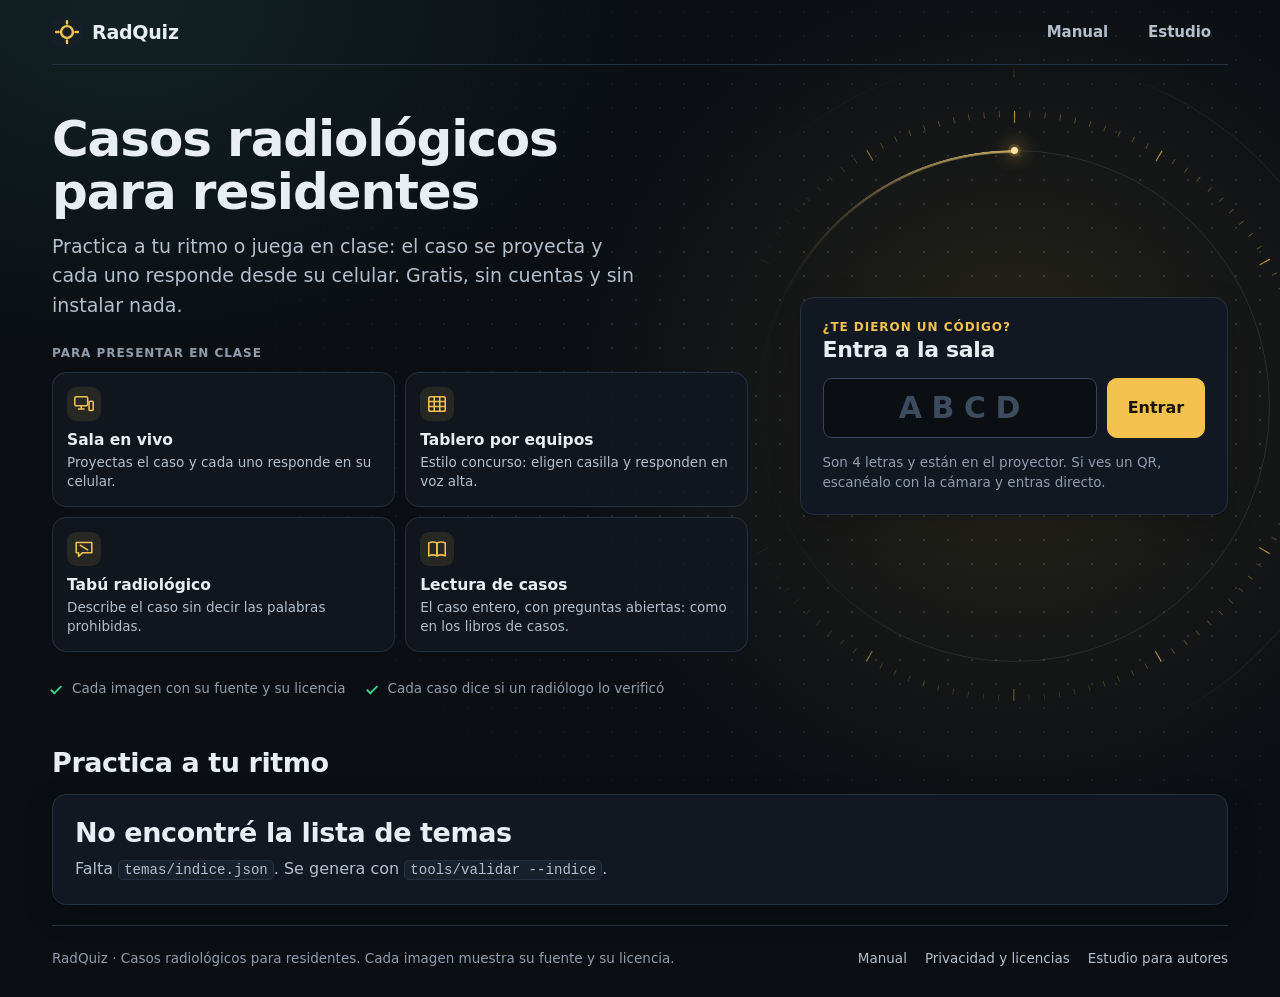
==== commit 63c07fec: "Lectura de casos: casos enteros con preguntas abiertas, como en los libros de casos Un contenido apa" ====
--- a/index.html
+++ b/index.html
@@ -45,6 +45,9 @@
             <a class="modo" href="tabu.html">
               <svg viewBox="0 0 24 24" aria-hidden="true"><path d="M3.5 5h17v11h-10l-4.5 4v-4H3.5z"/><path d="m8 8 8 5"/></svg>
               <span><b>Tabú radiológico</b><small>Describe el caso sin decir las palabras prohibidas.</small></span></a>
+            <a class="modo" href="lectura.html?proyectar=1">
+              <svg viewBox="0 0 24 24" aria-hidden="true"><path d="M3 5.5c3-1.5 6-1.5 9 0v14c-3-1.5-6-1.5-9 0z"/><path d="M12 5.5c3-1.5 6-1.5 9 0v14c-3-1.5-6-1.5-9 0z"/></svg>
+              <span><b>Lectura de casos</b><small>El caso entero, con preguntas abiertas: como en los libros de casos.</small></span></a>
           </div>
         </nav>
         <ul class="garantias">
--- a/app/estilos.css
+++ b/app/estilos.css
@@ -515,7 +515,7 @@
 .portada-texto h1 { font-size: clamp(30px, 4.6vw, 50px); line-height: 1.05; max-width: 16ch; }
 .portada-texto .lead { max-width: 52ch; }
 .modos { display: grid; gap: 10px; }
-.modos-lista { display: grid; grid-template-columns: repeat(3, minmax(0, 1fr)); gap: 10px; }
+.modos-lista { display: grid; grid-template-columns: repeat(2, minmax(0, 1fr)); gap: 10px; }
 a.modo {
   display: grid; grid-template-rows: auto 1fr; gap: 10px; padding: 14px 14px 15px;
   color: var(--tinta); text-decoration: none;
@@ -1117,7 +1117,9 @@
 /* armado del tablero: la revisión es el tablero mismo, con un panel al lado para la casilla elegida */
 .tb-armar-cabeza { display: flex; flex-wrap: wrap; align-items: center; gap: 12px 18px; margin-bottom: 14px; }
 .tb-armar-cabeza .crece { flex: 1 1 320px; display: grid; gap: 4px; }
-.tb-edicion { display: grid; grid-template-columns: minmax(0, 1fr) minmax(300px, 380px); gap: 16px; align-items: start; }
+/* sin casilla elegida no hay panel; con una, el panel flota a la derecha y el tablero le deja sitio */
+.tb-edicion { display: grid; grid-template-columns: minmax(0, 1fr); gap: 16px; align-items: start; }
+#app.con-editor { padding-right: 412px; }
 .tb-previo { display: grid; grid-template-columns: repeat(var(--cols, 4), minmax(0, 1fr)); gap: 8px; }
 .tb-cab-edit { display: flex; align-items: center; gap: 4px; min-width: 0; }
 .tb-cab-edit input { flex: 1 1 auto; min-width: 0; min-height: 38px; padding: 6px 8px; font-size: 14.5px; font-weight: 650; }
@@ -1149,7 +1151,15 @@
 button.tb-final-boton { min-height: 42px; }
 button.tb-final-boton.activa { border-color: var(--marca); box-shadow: inset 0 0 0 1px var(--marca); }
 .tb-ayuda { margin-top: -4px; }
-.tb-editor { position: sticky; top: 14px; max-height: calc(100vh - 28px); overflow: auto; gap: 12px; }
+.tb-editor {
+  position: fixed; z-index: 30; top: 12px; right: 12px; bottom: 12px; width: 392px; overflow: auto; gap: 12px;
+  padding-top: 18px; box-shadow: var(--sombra-alta); border-color: var(--linea-2);
+}
+button.tb-cerrar {
+  position: sticky; top: 0; justify-self: end; margin: -6px -6px -40px 0; z-index: 1; width: 38px; min-height: 38px; padding: 0;
+  font-size: 16px; color: var(--tinta-2); background: var(--panel-2); border-color: var(--linea-2); border-radius: 50%;
+}
+button.tb-cerrar:not(:disabled):hover { color: var(--tinta); border-color: var(--linea-3); }
 .tb-editor h3 { font-size: 18px; }
 .tb-mini-figura { display: block; width: 100%; max-height: 220px; object-fit: contain; background: #000; border-radius: var(--r-sm); cursor: zoom-in; }
 .tb-acciones button { min-height: 36px; padding: 5px 12px; font-size: 13.5px; }
@@ -1167,9 +1177,10 @@
 .tb-guardado { display: flex; flex-wrap: wrap; align-items: center; gap: 8px 14px; padding: 10px 12px; background: var(--panel-2); border: 1px solid var(--linea); border-radius: var(--r); }
 .tb-guardado .crece { flex: 1 1 220px; display: grid; gap: 2px; }
 .tb-guardado button { min-height: 36px; padding: 5px 12px; font-size: 13.5px; }
+/* en una pantalla angosta el panel sube desde abajo, sobre el tablero */
 @media (max-width: 960px) {
-  .tb-edicion { grid-template-columns: minmax(0, 1fr); }
-  .tb-editor { position: static; max-height: none; }
+  #app.con-editor { padding-right: 0; padding-bottom: 72vh; }
+  .tb-editor { top: auto; left: 0; right: 0; bottom: 0; width: auto; max-height: 72vh; border-radius: var(--r-lg) var(--r-lg) 0 0; }
 }
 @media (max-width: 640px) {
   .tb-previo { gap: 5px; }
@@ -1295,6 +1306,160 @@
 .entrar { display: grid; gap: 16px; max-width: 680px; }
 .tema-cabeza { align-items: flex-end; }
 .crece { flex: 1 1 240px; }
+
+/* ------------------------------------------------------------------ lectura: casos abiertos (lectura.html, lectura-vivo.html) */
+/* La hoja del caso: página 1 con las figuras limpias a la izquierda y las preguntas a la derecha; página 2 con el
+   diagnóstico, las figuras anotadas y, debajo, cada pregunta con tu respuesta al lado de la de la fuente. */
+.lec-paso {
+  display: inline-flex; align-items: center; min-height: 26px; padding: 3px 10px; border-radius: 99px;
+  font-size: 12.5px; font-weight: 600; color: var(--tinta-2); background: var(--panel-2); border: 1px solid var(--linea-2);
+}
+.lec-paso.dos { color: var(--ok); background: var(--ok-suave); border-color: var(--ok-borde); }
+.lec-hoja { display: grid; gap: clamp(14px, 1.8vw, 22px); }
+.lec-cabeza { display: grid; gap: 6px; padding-left: 14px; border-left: 3px solid var(--marca); }
+.lec-presentacion { font-size: clamp(21px, 2.3vw, 28px); font-weight: 600; line-height: 1.25; }
+.lec-diagnostico { font-size: clamp(24px, 2.8vw, 34px); color: #fff; }
+.lec-cabeza .sello { justify-self: start; }
+.lec-cuerpo { display: grid; grid-template-columns: minmax(0, 1.3fr) minmax(0, 1fr); gap: clamp(16px, 2.2vw, 28px); align-items: start; }
+.lec-lado { display: grid; gap: 14px; align-content: start; min-width: 0; }
+
+.lec-figuras { display: grid; grid-template-columns: repeat(auto-fit, minmax(min(100%, 230px), 1fr)); gap: 10px; }
+.lec-figuras.una { grid-template-columns: minmax(0, 1fr); }
+.lec-figura { display: grid; grid-template-rows: auto auto 1fr; margin: 0; overflow: hidden; background: #000; border: 1px solid var(--linea); border-radius: var(--r-lg); }
+.lec-img { display: grid; place-items: center; background: #000; }
+.lec-img img { display: block; width: 100%; max-height: 62vh; object-fit: contain; cursor: zoom-in; }
+.lec-anotadas .lec-img img { max-height: 46vh; }
+.lec-leyenda { padding: 10px 12px 4px; font-size: 14.5px; line-height: 1.5; color: var(--tinta); background: #06080b; }
+.lec-figura .cap { align-self: end; }
+.lec-limpias-otra > .lec-figuras { margin-top: 2px; }
+
+.lec-preguntas { display: grid; gap: 14px; margin: 0; padding: 0; list-style: none; counter-reset: lec; }
+.lec-pregunta { display: grid; gap: 8px; counter-increment: lec; }
+.lec-enunciado { display: flex; gap: 10px; font-size: clamp(16.5px, 1.4vw, 19px); font-weight: 500; line-height: 1.4; color: var(--tinta); }
+.lec-pregunta .lec-enunciado::before, .lec-r .lec-enunciado::before {
+  content: counter(lec); flex: none; display: grid; place-items: center; width: 28px; height: 28px; margin-top: -1px;
+  font-size: 15px; font-weight: 700; font-stretch: 85%; color: var(--marca-tinta); background: var(--marca); border-radius: 7px;
+}
+.lec-campo { font-size: 16px; min-height: 52px; }
+.lec-consejo b { color: var(--marca); }
+
+.lec-respuestas { display: grid; gap: 14px; margin: 0; padding: 0; list-style: none; counter-reset: lec; }
+.lec-r {
+  display: grid; gap: 10px; padding: 14px 16px; counter-increment: lec;
+  background: var(--panel); border: 1px solid var(--linea); border-left: 3px solid var(--linea-2); border-radius: 0 12px 12px 0;
+}
+.lec-r.nota-completa { border-left-color: var(--ok); }
+.lec-r.nota-parcial { border-left-color: var(--marca); }
+.lec-r.nota-no { border-left-color: var(--mal); }
+.lec-tipo { font-size: 11.5px; font-weight: 600; letter-spacing: .08em; text-transform: uppercase; color: var(--mute); }
+.lec-par { display: grid; grid-template-columns: minmax(0, 1fr) minmax(0, 1.4fr); gap: 10px; }
+.lec-rotulo { display: block; margin-bottom: 4px; font-size: 12px; font-weight: 600; letter-spacing: .06em; text-transform: uppercase; color: var(--mute); }
+.lec-mia { padding: 10px 12px; border: 1px dashed var(--linea-2); border-radius: var(--r); white-space: pre-line; }
+.lec-mia.vacia p { color: var(--mute); font-style: italic; }
+.lec-coincide { margin-top: 6px; font-size: 13.5px; font-weight: 600; color: var(--ok); }
+.lec-coincide::before { content: ""; display: inline-block; width: 15px; height: 15px; margin-right: 5px; vertical-align: -2px; background: var(--i-ok) center / contain no-repeat; }
+.lec-respuesta { padding: 10px 12px; line-height: 1.55; background: var(--ok-suave); border: 1px solid var(--ok-borde); border-radius: var(--r); }
+.lec-respuesta ul, .lec-respuesta ol { margin: 2px 0; padding-left: 20px; display: grid; gap: 3px; }
+.lec-puntos { display: grid; gap: 6px; margin: 0; padding: 10px 12px; border: 1px solid var(--linea); border-radius: var(--r); }
+.lec-puntos legend { padding: 0 6px; font-size: 13px; font-weight: 600; color: var(--tinta-2); }
+.lec-punto { display: flex; align-items: flex-start; gap: 10px; cursor: pointer; line-height: 1.45; }
+.lec-punto input { margin-top: 2px; }
+.lec-puntos-lista { margin: 0; padding-left: 22px; display: grid; gap: 4px; color: var(--tinta-2); }
+.lec-nota { display: flex; flex-wrap: wrap; align-items: center; gap: 8px; }
+.lec-nota > span:first-child { font-weight: 650; margin-right: 2px; }
+.lec-nota button { min-height: 40px; padding: 7px 14px; font-size: 15px; }
+.lec-nota .nota-completa.elegida { color: #0b0f14; background: var(--ok); border-color: var(--ok); }
+.lec-nota .nota-parcial.elegida { color: var(--marca-tinta); background: var(--marca); border-color: var(--marca); }
+.lec-nota .nota-no.elegida { color: #0b0f14; background: var(--mal); border-color: var(--mal); }
+.lec-nota .src { margin-left: 4px; }
+.lec-mostrar { justify-self: start; }
+.lec-discusion { display: grid; gap: 8px; padding: 14px 16px; background: var(--panel); border: 1px solid var(--linea); border-radius: 12px; }
+.lec-discusion h3 { font-size: 16px; color: var(--tinta-2); }
+.lec-perlas ul { margin: 6px 0 0; padding-left: 20px; display: grid; gap: 4px; }
+.lec-total { padding: 12px 16px; font-size: 16px; border: 1px solid var(--linea); border-radius: 12px; background: var(--panel); color: var(--tinta-2); }
+.lec-total.bien { color: var(--ok); border-color: var(--ok-borde); background: var(--ok-suave); }
+.lec-total.mal { color: var(--tinta); border-color: var(--marca-borde); background: var(--marca-suave); }
+.lec-total b { color: inherit; }
+.lec-resumen { margin: 0; padding-left: 22px; display: grid; gap: 6px; }
+.lec-resumen li > span { margin-right: 8px; }
+.lec-resumen .bien { color: var(--ok); }
+.lec-resumen .mal { color: var(--mal); }
+
+/* proyector: letra y figuras grandes, para la pantalla de la sala */
+body.proyector .wrap { max-width: none; }
+body.proyector .lec-presentacion { font-size: clamp(26px, 2.6vw, 40px); }
+body.proyector .lec-diagnostico { font-size: clamp(30px, 3.2vw, 48px); }
+body.proyector .lec-enunciado { font-size: clamp(19px, 1.7vw, 27px); }
+body.proyector .lec-pregunta .lec-enunciado::before, body.proyector .lec-r .lec-enunciado::before { width: 36px; height: 36px; font-size: 19px; }
+body.proyector .lec-img img { max-height: 72vh; }
+body.proyector .lec-anotadas .lec-img img { max-height: 58vh; }
+body.proyector .lec-leyenda, body.proyector .lec-respuesta { font-size: clamp(16px, 1.3vw, 20px); }
+body.proyector .lec-r { padding: 16px 20px; }
+
+/* sesión con celulares (lectura-vivo.html) */
+.lv-grupos { display: grid; gap: 6px; margin: 0; padding: 0; list-style: none; }
+.lv-grupo {
+  display: grid; grid-template-columns: minmax(0, 1fr) auto auto; align-items: center; gap: 10px; padding: 8px 12px;
+  background: var(--panel-2); border: 1px solid var(--linea); border-radius: var(--r);
+}
+.lv-grupo .n { font-size: 15px; font-weight: 700; font-variant-numeric: tabular-nums; color: var(--tinta-2); }
+.lv-grupo.vale { border-color: var(--ok-borde); background: var(--ok-suave); }
+.lv-grupo.vale .lv-texto::after { content: ""; display: inline-block; width: 16px; height: 16px; margin-left: 6px; vertical-align: -2px; background: var(--i-ok) center / contain no-repeat; }
+.lv-grupo.sugerido { border-style: dashed; border-color: var(--ok-borde); }
+.lv-grupo button { min-height: 34px; padding: 5px 12px; font-size: 13.5px; }
+.lv-barra { height: 6px; border-radius: 99px; background: var(--panel-3); overflow: hidden; grid-column: 1 / -1; }
+.lv-barra i { display: block; height: 100%; background: var(--info); }
+.lv-resumen-q { font-size: 13.5px; color: var(--mute); }
+.lv-respondieron { font-size: 15px; color: var(--tinta-2); font-variant-numeric: tabular-nums; }
+.lv-mi-nota { font-size: 13.5px; font-weight: 600; }
+.lv-mi-nota.vale { color: var(--ok); }
+.lv-mi-nota.no { color: var(--mute); }
+
+@media (max-width: 900px) {
+  .lec-cuerpo, .lec-par { grid-template-columns: minmax(0, 1fr); }
+}
+@media (max-width: 560px) {
+  .lec-cabeza { padding-left: 10px; }
+  .lec-r { padding: 12px; }
+  .lec-nota button { flex: 1 1 0; }
+  .lv-grupo { grid-template-columns: minmax(0, 1fr) auto; }
+  .lv-grupo button { grid-column: 1 / -1; }
+}
+/* fin de lectura */
+
+/* ------------------------------------------------------------------ estudio: lecturas */
+/* Pestañas del paso 3 (casos o lecturas), la tarjeta, el formulario y la lectura entera con sus dos páginas. */
+.estudio-pestanas .paso { flex: 1 1 200px; }
+.est-lec-presentacion { margin: 0; font-size: 15.5px; font-weight: 500; color: var(--tinta); }
+.est-lec-paginas { display: grid; grid-template-columns: repeat(auto-fit, minmax(min(100%, 320px), 1fr)); gap: 12px; }
+.est-lec-pagina { display: grid; align-content: start; gap: 10px; padding: 14px; background: var(--panel-2); border: 1px solid var(--linea); border-radius: var(--r); }
+.est-lec-pagina + .est-lec-pagina { border-color: var(--ok-borde); }
+.est-lec-tema { margin: 0; font-size: 17px; font-weight: 650; color: var(--ok); }
+.est-lec-figs { display: grid; grid-template-columns: repeat(auto-fill, minmax(min(100%, 150px), 1fr)); gap: 8px; }
+.est-lec-fig { margin: 0; display: grid; gap: 4px; }
+.est-lec-fig img { display: block; width: 100%; max-height: 220px; object-fit: contain; background: #000; border-radius: var(--r-sm); cursor: zoom-in; }
+.est-lec-preguntas, .est-lec-respuestas { margin: 0; padding-left: 22px; display: grid; gap: 8px; }
+.est-lec-preguntas .chip { min-height: 22px; padding: 1px 8px; font-size: 12px; margin-right: 4px; }
+.est-lec-respuestas .md { color: var(--tinta-2); }
+.est-lec-puntos { margin: 0; padding-left: 20px; display: grid; gap: 2px; font-size: 14px; color: var(--tinta-2); }
+.est-lec-figuras { display: grid; gap: 8px; }
+.est-lec-fila-fig {
+  display: grid; grid-template-columns: auto minmax(0, 1fr) auto; gap: 10px; align-items: start;
+  padding: 8px; background: var(--panel-2); border: 1px solid var(--linea); border-radius: var(--r);
+}
+.est-lec-fila-datos { display: grid; gap: 6px; }
+.est-lec-preguntas-form { display: grid; gap: 10px; counter-reset: pregunta-lectura; }
+.est-lec-pregunta {
+  display: grid; gap: 8px; margin: 0; padding: 10px 12px 12px; counter-increment: pregunta-lectura;
+  border: 1px solid var(--linea-2); border-radius: var(--r);
+}
+.est-lec-pregunta legend { padding: 0 6px; font-size: 13px; font-weight: 600; color: var(--tinta-2); }
+.est-lec-pregunta .lp-n::before { content: counter(pregunta-lectura); }
+.est-lec-enlaces { align-items: center; }
+@media (max-width: 560px) {
+  .est-lec-fila-fig { grid-template-columns: minmax(0, 1fr); }
+}
+/* fin de estudio: lecturas */
 
 /* ------------------------------------------------------------------ manual */
 .documento {
@@ -1411,9 +1576,9 @@
   /* En la cabecera de la portada caben el logo y los dos enlaces en una línea. */
   .pagina-inicio .bar .nav { width: auto; margin-left: auto; }
   .pagina-inicio .bar .brand { flex: 0 1 auto; }
-  /* Los modos, en una fila de tres botones con el nombre solo: en el celular casi nadie presenta, y así la práctica
+  /* Los modos, en una fila de cuatro botones con el nombre solo: en el celular casi nadie presenta, y así la práctica
      (y «Seguir donde lo dejaste») sube. La explicación queda en la computadora. */
-  .modos-lista { gap: 8px; }
+  .modos-lista { grid-template-columns: repeat(4, minmax(0, 1fr)); gap: 6px; }
   a.modo { grid-template-rows: none; justify-items: center; gap: 7px; padding: 12px 6px; text-align: center; }
   a.modo b { font-size: 14px; }
   a.modo small { display: none; }
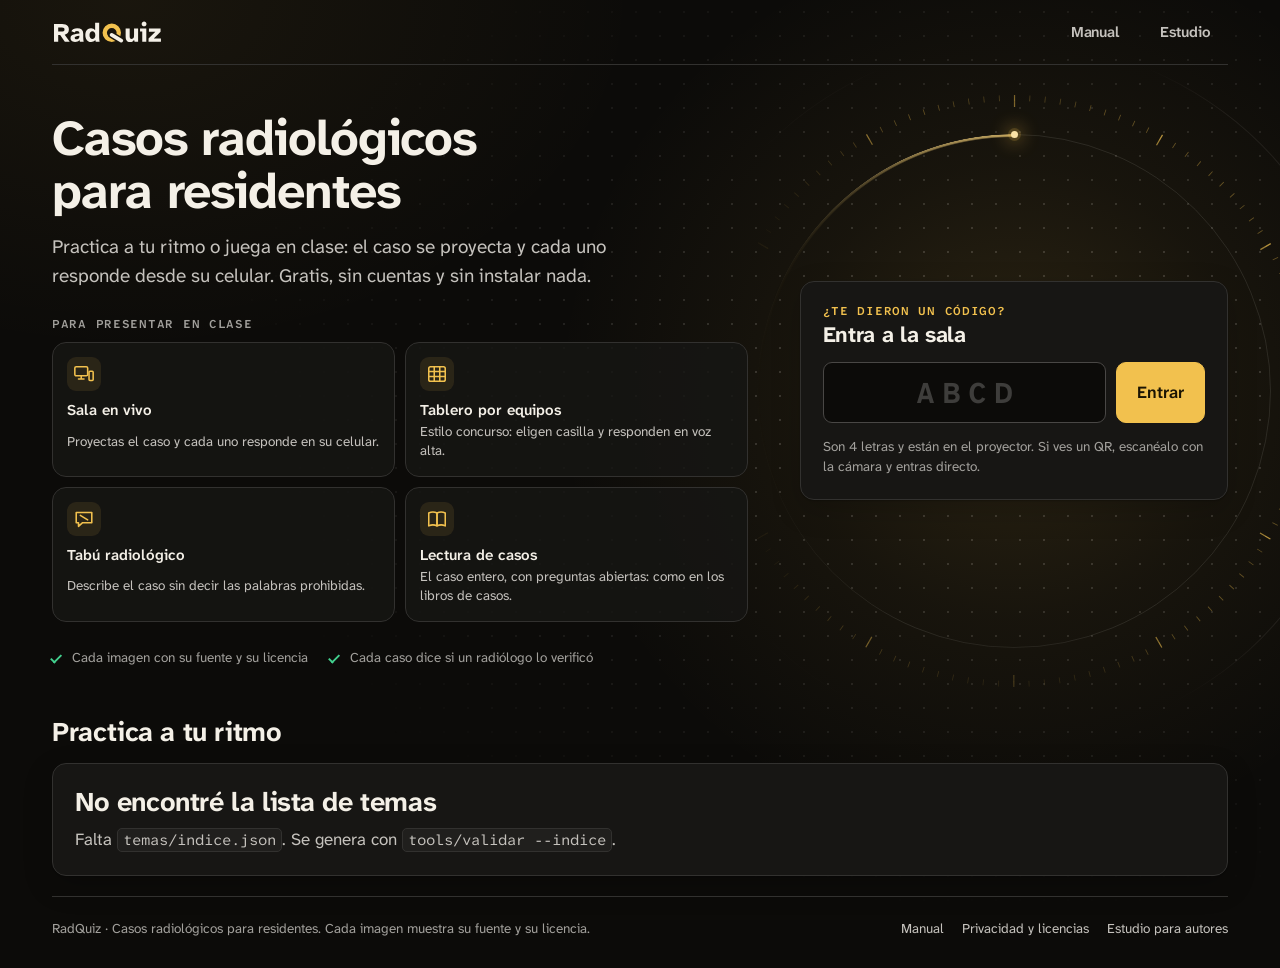
==== commit 43250c02: "Identidad nueva: la Q del tomógrafo, Atkinson Hyperlegible y paleta apta para daltonismo - Logo: el " ====
--- a/index.html
+++ b/index.html
@@ -5,9 +5,9 @@
 <meta name="viewport" content="width=device-width, initial-scale=1">
 <title>RadQuiz · Casos radiológicos para residentes</title>
 <meta name="description" content="Casos radiológicos para residentes: práctica individual y sesiones en vivo desde el celular, sin cuentas.">
-<meta name="theme-color" content="#0b0f14">
+<meta name="theme-color" content="#0c0b09">
 <link rel="icon" href="app/marca.svg" type="image/svg+xml">
-<link rel="preload" href="app/fuentes/plex-sans.woff2" as="font" type="font/woff2" crossorigin>
+<link rel="preload" href="app/fuentes/atkinson-next.woff2" as="font" type="font/woff2" crossorigin>
 <link rel="stylesheet" href="app/estilos.css">
 </head>
 <body class="pagina-inicio">
@@ -17,7 +17,7 @@
 </div>
 <div class="wrap">
   <header class="bar">
-    <a class="brand" href="./"><img class="logo" src="app/marca.svg" alt="" width="30" height="30">RadQuiz</a>
+    <a class="brand" href="./"><img class="logotipo" src="app/marca-texto.svg" alt="RadQuiz" width="110" height="22"></a>
     <span class="spacer"></span>
     <nav class="nav" aria-label="Principal">
       <a class="boton" href="manual.html">Manual</a>
--- a/app/estilos.css
+++ b/app/estilos.css
@@ -1,97 +1,124 @@
 /* RadQuiz — estilos compartidos.
-   La idea es una sala de lectura: fondo oscuro y neutro para mirar imágenes y proyectar, y el amarillo de
-   las anotaciones (los círculos y flechas que señalan un hallazgo) como color de la marca y de lo que se toca.
-   Las tipografías (IBM Plex, licencia OFL) van en app/fuentes/, no en Google Fonts: la red del hospital
-   podría no dejarlas pasar. Solo se usa lo que ya tenía Chrome 109, el último de Windows 7 (revisado
-   función por función, no probado en ese navegador); text-wrap, y :has() en Firefox anteriores al 121,
-   solo mejoran lo que ya se ve bien. */
+   La idea es una sala de lectura: fondo oscuro y neutro, como la estación de trabajo, para mirar imágenes y
+   proyectar, y el amarillo de las anotaciones (los círculos y flechas que señalan un hallazgo) como color de la marca
+   y de lo que se toca. La marca es la Q del tomógrafo: el anillo del gantry y la mesa que entra (app/marca.svg,
+   app/marca-texto.svg), y las mismas letras de la marca son las de toda la web.
+   Tipografías (licencia OFL, app/fuentes/OFL.txt), alojadas en el sitio y no en Google Fonts por la red del hospital:
+   Atkinson Hyperlegible Next, hecha para que cada letra se distinga de las parecidas (I l 1, O 0, rn m) aunque se
+   vea mal —el celular en el pasillo, la última fila frente al proyector—, para todo el texto; y su Mono, la «voz del
+   overlay» (los datos en las esquinas de una imagen DICOM): el código de la sala, el reloj, la ficha técnica de la
+   figura y los rótulos chicos. Solo se usa lo que ya tenía Chrome 109, el último de Windows 7 (revisado función por
+   función, no probado en ese navegador); text-wrap, y :has() en Firefox anteriores al 121, solo mejoran lo que ya
+   se ve bien. */
 
 /* ------------------------------------------------------------------ tipografías */
 @font-face {
-  font-family: "IBM Plex Sans"; font-style: normal; font-weight: 100 700; font-stretch: 85% 100%; font-display: swap;
-  src: url("fuentes/plex-sans.woff2") format("woff2");
+  font-family: "Atkinson Hyperlegible Next"; font-style: normal; font-weight: 200 800; font-display: swap;
+  src: url("fuentes/atkinson-next.woff2") format("woff2");
   unicode-range: U+0000-00FF, U+0131, U+0152-0153, U+02BB-02BC, U+02C6, U+02DA, U+02DC, U+0304, U+0308, U+0329, U+2000-206F, U+20AC, U+2122, U+2191, U+2193, U+2212, U+2215, U+FEFF, U+FFFD;
 }
 @font-face {
-  font-family: "IBM Plex Sans"; font-style: normal; font-weight: 100 700; font-stretch: 85% 100%; font-display: swap;
-  src: url("fuentes/plex-sans-ext.woff2") format("woff2");
-  unicode-range: U+0100-02BA, U+02BD-02C5, U+02C7-02CC, U+02CE-02D7, U+02DD-02FF, U+0304, U+0308, U+0329, U+1D00-1DBF, U+1E00-1E9F, U+1EF2-1EFF, U+2020, U+20A0-20AB, U+20AD-20C0, U+2113, U+2C60-2C7F, U+A720-A7FF;
+  font-family: "Atkinson Hyperlegible Next"; font-style: normal; font-weight: 200 800; font-display: swap;
+  src: url("fuentes/atkinson-next-ext.woff2") format("woff2");
+  unicode-range: U+0100-02BA, U+02BD-02C5, U+02C7-02CC, U+02CE-02D7, U+02DD-02FF, U+0304, U+0308, U+0329, U+1D00-1DBF, U+1E00-1E9F, U+1EF2-1EFF, U+2020, U+20A0-20AB, U+20AD-20C4, U+2113, U+2C60-2C7F, U+A720-A7FF;
 }
 @font-face {
-  font-family: "IBM Plex Sans"; font-style: italic; font-weight: 100 700; font-stretch: 85% 100%; font-display: swap;
-  src: url("fuentes/plex-sans-italica.woff2") format("woff2");
+  font-family: "Atkinson Hyperlegible Next"; font-style: italic; font-weight: 200 800; font-display: swap;
+  src: url("fuentes/atkinson-next-italica.woff2") format("woff2");
   unicode-range: U+0000-00FF, U+0131, U+0152-0153, U+02BB-02BC, U+02C6, U+02DA, U+02DC, U+0304, U+0308, U+0329, U+2000-206F, U+20AC, U+2122, U+2191, U+2193, U+2212, U+2215, U+FEFF, U+FFFD;
 }
 @font-face {
-  font-family: "IBM Plex Sans"; font-style: italic; font-weight: 100 700; font-stretch: 85% 100%; font-display: swap;
-  src: url("fuentes/plex-sans-italica-ext.woff2") format("woff2");
-  unicode-range: U+0100-02BA, U+02BD-02C5, U+02C7-02CC, U+02CE-02D7, U+02DD-02FF, U+0304, U+0308, U+0329, U+1D00-1DBF, U+1E00-1E9F, U+1EF2-1EFF, U+2020, U+20A0-20AB, U+20AD-20C0, U+2113, U+2C60-2C7F, U+A720-A7FF;
+  font-family: "Atkinson Hyperlegible Next"; font-style: italic; font-weight: 200 800; font-display: swap;
+  src: url("fuentes/atkinson-next-italica-ext.woff2") format("woff2");
+  unicode-range: U+0100-02BA, U+02BD-02C5, U+02C7-02CC, U+02CE-02D7, U+02DD-02FF, U+0304, U+0308, U+0329, U+1D00-1DBF, U+1E00-1E9F, U+1EF2-1EFF, U+2020, U+20A0-20AB, U+20AD-20C4, U+2113, U+2C60-2C7F, U+A720-A7FF;
 }
 @font-face {
-  font-family: "IBM Plex Mono"; font-style: normal; font-weight: 400; font-display: swap;
-  src: url("fuentes/plex-mono.woff2") format("woff2");
+  font-family: "Atkinson Hyperlegible Mono"; font-style: normal; font-weight: 200 800; font-display: swap;
+  src: url("fuentes/atkinson-mono.woff2") format("woff2");
   unicode-range: U+0000-00FF, U+0131, U+0152-0153, U+02BB-02BC, U+02C6, U+02DA, U+02DC, U+0304, U+0308, U+0329, U+2000-206F, U+20AC, U+2122, U+2191, U+2193, U+2212, U+2215, U+FEFF, U+FFFD;
 }
 @font-face {
-  font-family: "IBM Plex Mono"; font-style: normal; font-weight: 400; font-display: swap;
-  src: url("fuentes/plex-mono-ext.woff2") format("woff2");
-  unicode-range: U+0100-02BA, U+02BD-02C5, U+02C7-02CC, U+02CE-02D7, U+02DD-02FF, U+0304, U+0308, U+0329, U+1D00-1DBF, U+1E00-1E9F, U+1EF2-1EFF, U+2020, U+20A0-20AB, U+20AD-20C0, U+2113, U+2C60-2C7F, U+A720-A7FF;
+  font-family: "Atkinson Hyperlegible Mono"; font-style: normal; font-weight: 200 800; font-display: swap;
+  src: url("fuentes/atkinson-mono-ext.woff2") format("woff2");
+  unicode-range: U+0100-02BA, U+02BD-02C5, U+02C7-02CC, U+02CE-02D7, U+02DD-02FF, U+0304, U+0308, U+0329, U+1D00-1DBF, U+1E00-1E9F, U+1EF2-1EFF, U+2020, U+20A0-20AB, U+20AD-20C4, U+2113, U+2C60-2C7F, U+A720-A7FF;
 }
 
 /* ------------------------------------------------------------------ fichas de diseño */
 :root {
   color-scheme: dark;
-  /* superficies, de la más honda a la más alta */
-  --fondo: #0b0f14;
-  --panel: #121821;
-  --panel-2: #18202b;
-  --panel-3: #1f2935;
-  --linea: #253141;
-  --linea-2: #34445a;
-  --linea-3: #4a5d76;
-  /* texto: las tres pasan 4,5:1 sobre cualquier superficie */
-  --tinta: #e9eef4;
-  --tinta-2: #b3bfcd;
-  --mute: #8f9cad;
-  /* marca y estados */
+  /* superficies, de la más honda a la más alta: grises de estación de trabajo, apenas cálidos (OKLCH croma 0,004,
+     tono 85), para que la figura en grises se vea contra un entorno neutro. Antes eran grises azulados a ΔE 1 del
+     tema oscuro de GitHub: no se distinguían de cualquier herramienta de programación. */
+  --fondo: #0c0b09;
+  --fondo-hondo: #060605;
+  --panel: #171614;
+  --panel-2: #201f1d;
+  --panel-3: #2b2a28;
+  --linea: #32312f;
+  --linea-2: #494745;
+  --linea-3: #646361;
+  /* texto: blanco hueso, como la placa en el negatoscopio; las tres pasan 4,5:1 sobre cualquier superficie
+     (la más baja, --mute sobre --panel-3, 5,5:1) */
+  --tinta: #f4f0e7;
+  --tinta-2: #c5c2bd;
+  --mute: #a2a09c;
+  --tenue: #888682;          /* solo para lo que no hay que leer: placeholders */
+  /* marca: el amarillo de las anotaciones. Sus transparencias van aquí, no sueltas en cada componente. */
   --marca: #f2c14e;
   --marca-2: #f7d27a;
   --marca-tinta: #1a1403;
-  --marca-suave: rgba(242, 193, 78, .1);
-  --marca-borde: rgba(242, 193, 78, .42);
-  --info: #4cc9b8;
-  --info-suave: rgba(76, 201, 184, .08);
-  --info-borde: rgba(76, 201, 184, .3);
+  --marca-rgb: 242, 193, 78;
+  --marca-suave: rgba(var(--marca-rgb), .1);
+  --marca-borde: rgba(var(--marca-rgb), .42);
+  /* información: el gris claro del overlay (los datos de las esquinas de una imagen), sin tono propio. Antes era el
+     mismo turquesa de la opción C (ΔE 3). */
+  --info: #d6d0c4;
+  --info-suave: rgba(214, 208, 196, .06);
+  --info-borde: rgba(214, 208, 196, .3);
   --ok: #43d08e;
   --ok-suave: rgba(67, 208, 142, .1);
   --ok-borde: rgba(67, 208, 142, .45);
   --mal: #f47385;
   --mal-suave: rgba(244, 115, 133, .1);
   --mal-borde: rgba(244, 115, 133, .45);
-  /* una por opción, A–E: la letra oscura se lee sobre todas (7:1 o más) */
-  --a: #5b9dff; --b: #f5a24f; --c: #3fcab6; --d: #b48cff; --e: #ff7d93;
-  /* tipografía y forma */
-  --sans: "IBM Plex Sans", system-ui, -apple-system, "Segoe UI", Roboto, sans-serif;
-  --mono: "IBM Plex Mono", ui-monospace, SFMono-Regular, Menlo, Consolas, monospace;
+  /* una por opción, A–E: la letra oscura se lee sobre todas (7,3:1 o más). Elegidas para que se distingan también
+     con daltonismo (simulación de Machado et al., 2009, ΔE2000): el par más parecido queda en 11,8 en protanopía,
+     12,7 en deuteranopía y 11,9 en tritanopía (antes, A y D a 1,2: el mismo color). Ninguna se confunde con la
+     marca, con «correcto» ni con «incorrecto» (la E de antes estaba a ΔE 3 del rojo de «incorrecto»). La letra
+     sigue siempre al lado: el color nunca va solo. */
+  --a: #82a8fd; --b: #e58361; --c: #6ee6ef; --d: #c889ba; --e: #beeaa7;
+  /* tipografía: una familia y su mono. Una escala corta para todo lo que no se proyecta (los tamaños de pantalla
+     grande van con clamp() en cada componente). Atkinson tiene la altura de x algo menor que Plex, por eso la base
+     sube a 17 px. */
+  --sans: "Atkinson Hyperlegible Next", system-ui, -apple-system, "Segoe UI", Roboto, sans-serif;
+  --mono: "Atkinson Hyperlegible Mono", ui-monospace, SFMono-Regular, Menlo, Consolas, monospace;
+  --t-xs: 12px;     /* rótulos del overlay, en mono y mayúsculas */
+  --t-s: 13.5px;    /* fuentes, notas, chips */
+  --t-ui: 15px;     /* botones, etiquetas, texto de apoyo */
+  --t-base: 17px;   /* texto */
+  --t-m: 19px;      /* entradilla, títulos chicos */
+  --t-l: 22px;
+  --t-xl: 27px;
+  /* forma */
   --r-sm: 6px;
   --r: 10px;
   --r-lg: 14px;
   --sombra: 0 1px 2px rgba(0, 0, 0, .25), 0 10px 30px rgba(0, 0, 0, .18);
   --sombra-alta: 0 18px 60px rgba(0, 0, 0, .55), 0 2px 8px rgba(0, 0, 0, .35);
-  --anillo: 0 0 0 3px rgba(242, 193, 78, .55);
+  --anillo: 0 0 0 3px rgba(var(--marca-rgb), .55);
   --t: .15s ease;
   /* íconos dibujados, para no depender de que el celular tenga los glifos ✓ ✗ */
   --i-ok: url("data:image/svg+xml,%3Csvg xmlns='http://www.w3.org/2000/svg' viewBox='0 0 20 20'%3E%3Cpath d='M4.5 10.5 8 14l7.5-8' fill='none' stroke='%2343d08e' stroke-width='2.4' stroke-linecap='round' stroke-linejoin='round'/%3E%3C/svg%3E");
   --i-mal: url("data:image/svg+xml,%3Csvg xmlns='http://www.w3.org/2000/svg' viewBox='0 0 20 20'%3E%3Cpath d='m5.5 5.5 9 9m0-9-9 9' fill='none' stroke='%23f47385' stroke-width='2.4' stroke-linecap='round'/%3E%3C/svg%3E");
-  --i-ok-oscuro: url("data:image/svg+xml,%3Csvg xmlns='http://www.w3.org/2000/svg' viewBox='0 0 20 20'%3E%3Cpath d='M4.5 10.5 8 14l7.5-8' fill='none' stroke='%230b0f14' stroke-width='2.6' stroke-linecap='round' stroke-linejoin='round'/%3E%3C/svg%3E");
-  --i-mal-oscuro: url("data:image/svg+xml,%3Csvg xmlns='http://www.w3.org/2000/svg' viewBox='0 0 20 20'%3E%3Cpath d='m5.5 5.5 9 9m0-9-9 9' fill='none' stroke='%230b0f14' stroke-width='2.6' stroke-linecap='round'/%3E%3C/svg%3E");
+  --i-ok-oscuro: url("data:image/svg+xml,%3Csvg xmlns='http://www.w3.org/2000/svg' viewBox='0 0 20 20'%3E%3Cpath d='M4.5 10.5 8 14l7.5-8' fill='none' stroke='%230c0b09' stroke-width='2.6' stroke-linecap='round' stroke-linejoin='round'/%3E%3C/svg%3E");
+  --i-mal-oscuro: url("data:image/svg+xml,%3Csvg xmlns='http://www.w3.org/2000/svg' viewBox='0 0 20 20'%3E%3Cpath d='m5.5 5.5 9 9m0-9-9 9' fill='none' stroke='%230c0b09' stroke-width='2.6' stroke-linecap='round'/%3E%3C/svg%3E");
   --i-marcada: url("data:image/svg+xml,%3Csvg xmlns='http://www.w3.org/2000/svg' viewBox='0 0 20 20'%3E%3Ccircle cx='10' cy='10' r='8' fill='none' stroke='%23f2c14e' stroke-width='2'/%3E%3Ccircle cx='10' cy='10' r='4' fill='%23f2c14e'/%3E%3C/svg%3E");
   /* corazones de las vidas, en pixel art: lleno (rojo, con un brillo) y perdido */
   --i-corazon: url("data:image/svg+xml,%3Csvg xmlns='http://www.w3.org/2000/svg' viewBox='0 0 7 6' shape-rendering='crispEdges'%3E%3Cpath d='M1 0h2v1H1zM4 0h2v1H4zM0 1h7v2H0zM1 3h5v1H1zM2 4h3v1H2zM3 5h1v1H3z' fill='%23f47385'/%3E%3Cpath d='M1 1h1v1H1z' fill='%23ffd3da'/%3E%3C/svg%3E");
-  --i-corazon-vacio: url("data:image/svg+xml,%3Csvg xmlns='http://www.w3.org/2000/svg' viewBox='0 0 7 6' shape-rendering='crispEdges'%3E%3Cpath d='M1 0h2v1H1zM4 0h2v1H4zM0 1h7v2H0zM1 3h5v1H1zM2 4h3v1H2zM3 5h1v1H3z' fill='%2334445a'/%3E%3C/svg%3E");
+  --i-corazon-vacio: url("data:image/svg+xml,%3Csvg xmlns='http://www.w3.org/2000/svg' viewBox='0 0 7 6' shape-rendering='crispEdges'%3E%3Cpath d='M1 0h2v1H1zM4 0h2v1H4zM0 1h7v2H0zM1 3h5v1H1zM2 4h3v1H2zM3 5h1v1H3z' fill='%23494745'/%3E%3C/svg%3E");
   /* llama de la racha, en pixel art como los corazones */
   --i-llama: url("data:image/svg+xml,%3Csvg xmlns='http://www.w3.org/2000/svg' viewBox='0 0 7 8' shape-rendering='crispEdges'%3E%3Crect x='3' y='0' width='1' height='1' fill='%23f5a24f'/%3E%3Crect x='2' y='1' width='2' height='1' fill='%23f5a24f'/%3E%3Crect x='2' y='2' width='2' height='1' fill='%23f5a24f'/%3E%3Crect x='4' y='2' width='1' height='1' fill='%23f2c14e'/%3E%3Crect x='1' y='3' width='2' height='1' fill='%23f5a24f'/%3E%3Crect x='3' y='3' width='2' height='1' fill='%23f2c14e'/%3E%3Crect x='5' y='3' width='1' height='1' fill='%23f5a24f'/%3E%3Crect x='1' y='4' width='1' height='1' fill='%23f5a24f'/%3E%3Crect x='2' y='4' width='3' height='1' fill='%23f2c14e'/%3E%3Crect x='5' y='4' width='1' height='1' fill='%23f5a24f'/%3E%3Crect x='0' y='5' width='2' height='1' fill='%23f5a24f'/%3E%3Crect x='2' y='5' width='1' height='1' fill='%23f2c14e'/%3E%3Crect x='3' y='5' width='1' height='1' fill='%23fff3c4'/%3E%3Crect x='4' y='5' width='1' height='1' fill='%23f2c14e'/%3E%3Crect x='5' y='5' width='2' height='1' fill='%23f5a24f'/%3E%3Crect x='0' y='6' width='2' height='1' fill='%23f5a24f'/%3E%3Crect x='2' y='6' width='3' height='1' fill='%23f2c14e'/%3E%3Crect x='5' y='6' width='2' height='1' fill='%23f5a24f'/%3E%3Crect x='1' y='7' width='5' height='1' fill='%23f5a24f'/%3E%3C/svg%3E");
-  --i-ampliar: url("data:image/svg+xml,%3Csvg xmlns='http://www.w3.org/2000/svg' viewBox='0 0 20 20'%3E%3Cpath d='M3 7.5V3h4.5M12.5 3H17v4.5M17 12.5V17h-4.5M7.5 17H3v-4.5' fill='none' stroke='%238f9cad' stroke-width='1.8' stroke-linecap='round' stroke-linejoin='round'/%3E%3C/svg%3E");
+  --i-ampliar: url("data:image/svg+xml,%3Csvg xmlns='http://www.w3.org/2000/svg' viewBox='0 0 20 20'%3E%3Cpath d='M3 7.5V3h4.5M12.5 3H17v4.5M17 12.5V17h-4.5M7.5 17H3v-4.5' fill='none' stroke='%23a2a09c' stroke-width='1.8' stroke-linecap='round' stroke-linejoin='round'/%3E%3C/svg%3E");
 }
 
 /* ------------------------------------------------------------------ base */
@@ -101,39 +128,39 @@
 html, body { height: 100%; margin: 0; }
 body {
   background: var(--fondo); color: var(--tinta);
-  font: 400 16px/1.55 var(--sans);
+  font: 400 var(--t-base)/1.55 var(--sans);
   -webkit-font-smoothing: antialiased; -moz-osx-font-smoothing: grayscale;
   text-rendering: optimizeLegibility;
   overflow-wrap: break-word;
 }
-::selection { background: rgba(242, 193, 78, .3); color: #fff; }
+::selection { background: rgba(var(--marca-rgb), .3); color: #fff; }
 img { max-width: 100%; }
 p { margin: 0; text-wrap: pretty; }
 b, strong { font-weight: 600; }
-h1, h2, h3 { margin: 0; font-weight: 650; letter-spacing: -.015em; text-wrap: balance; color: var(--tinta); }
+h1, h2, h3 { margin: 0; font-weight: 700; letter-spacing: -.015em; text-wrap: balance; color: var(--tinta); }
 /* Un título con una palabra más larga que su cuadro (un nombre de archivo, una URL) se corta en vez de salirse. */
 h1, h2, h3, h4 { overflow-wrap: anywhere; }
 h1 { font-size: clamp(28px, 4.2vw, 44px); line-height: 1.1; letter-spacing: -.022em; }
 h2 { font-size: clamp(21px, 2.4vw, 27px); line-height: 1.2; }
-h3 { font-size: 18px; line-height: 1.3; letter-spacing: -.008em; }
-a { color: var(--tinta); text-decoration: underline; text-decoration-color: rgba(242, 193, 78, .55); text-decoration-thickness: 1px; text-underline-offset: 3px; transition: color var(--t), text-decoration-color var(--t); }
+h3 { font-size: var(--t-m); line-height: 1.3; letter-spacing: -.008em; }
+a { color: var(--tinta); text-decoration: underline; text-decoration-color: rgba(var(--marca-rgb), .55); text-decoration-thickness: 1px; text-underline-offset: 3px; transition: color var(--t), text-decoration-color var(--t); }
 a:hover { color: #fff; text-decoration-color: var(--marca); }
 code { font: .88em/1.4 var(--mono); background: var(--panel-2); border: 1px solid var(--linea); border-radius: 5px; padding: 1px 5px; overflow-wrap: anywhere; }
 kbd {
   display: inline-block; min-width: 1.6em; padding: 1px 5px; text-align: center;
-  font: 500 .82em/1.4 var(--sans); color: var(--tinta);
+  font: 600 .8em/1.4 var(--mono); color: var(--tinta);
   background: var(--panel-2); border: 1px solid var(--linea-2); border-bottom-width: 2px; border-radius: 5px;
 }
 :focus-visible { outline: 2px solid var(--marca); outline-offset: 2px; }
 
 /* textos de apoyo */
 .muted { color: var(--tinta-2); }
-.src { font-size: 13.5px; line-height: 1.5; color: var(--mute); }
+.src { font-size: var(--t-s); line-height: 1.5; color: var(--mute); }
 .src a { color: var(--tinta-2); }
-.nota { font-size: 14.5px; color: var(--marca); }
+.nota { font-size: var(--t-ui); color: var(--marca); }
 .lead { font-size: clamp(17px, 1.6vw, 19px); line-height: 1.55; color: var(--tinta-2); }
 .tema, .eyebrow {
-  font-size: 12px; font-weight: 600; line-height: 1.3; letter-spacing: .08em; text-transform: uppercase; color: var(--mute);
+  font-family: var(--mono); font-size: var(--t-xs); font-weight: 600; line-height: 1.3; letter-spacing: .06em; text-transform: uppercase; color: var(--mute);
 }
 
 /* ------------------------------------------------------------------ armazón */
@@ -148,15 +175,18 @@
 }
 .brand {
   display: flex; align-items: center; gap: 10px; min-width: 0; flex: 0 1 auto;
-  font-size: 19px; font-weight: 650; letter-spacing: -.012em; line-height: 1.2;
+  font-size: var(--t-m); font-weight: 700; letter-spacing: -.012em; line-height: 1.2;
   color: var(--tinta); text-decoration: none;
 }
 .brand:hover { color: #fff; }
 .brand .logo { width: 30px; height: 30px; flex: none; display: block; }
+/* el logotipo: RadQuiz con la Q del tomógrafo, en contornos (app/marca-texto.svg) */
+.brand .logotipo { height: 22px; width: auto; flex: none; display: block; }
+.brand:hover .logotipo { filter: brightness(1.08); }
 .brand small {
   min-width: 0; overflow: hidden; text-overflow: ellipsis; white-space: nowrap;
   padding-left: 11px; border-left: 1px solid var(--linea-2);
-  font-size: 14.5px; font-weight: 500; letter-spacing: 0; color: var(--mute);
+  font-size: var(--t-ui); font-weight: 500; letter-spacing: 0; color: var(--mute);
 }
 .spacer { flex: 1; }
 .nav { display: flex; align-items: center; flex-wrap: wrap; gap: 6px; }
@@ -171,11 +201,11 @@
 .salto { display: none; }
 .bar select, .bar input[type=number] { min-height: 36px; padding-block: 5px; }
 .bar input[type=number] { width: 5em; }
-.bar label.row { font-size: 14.5px; }
+.bar label.row { font-size: var(--t-ui); }
 .pie {
   margin-top: auto; padding-top: 22px; border-top: 1px solid var(--linea);
   display: flex; flex-wrap: wrap; align-items: baseline; justify-content: space-between; gap: 10px 24px;
-  font-size: 13.5px; color: var(--mute);
+  font-size: var(--t-s); color: var(--mute);
 }
 .pie nav { display: flex; flex-wrap: wrap; gap: 6px 18px; }
 .pie a { color: var(--tinta-2); text-decoration: none; }
@@ -200,7 +230,7 @@
 :where(button), .boton {
   display: inline-flex; align-items: center; justify-content: center; gap: 8px;
   min-height: 40px; padding: 8px 16px;
-  font: 600 15px/1.2 var(--sans); letter-spacing: -.003em; color: var(--tinta); text-align: center; text-decoration: none;
+  font: 600 var(--t-ui)/1.2 var(--sans); letter-spacing: -.003em; color: var(--tinta); text-align: center; text-decoration: none;
   background: var(--panel-2); border: 1px solid var(--linea-2); border-radius: 9px;
   cursor: pointer; -webkit-tap-highlight-color: transparent; touch-action: manipulation;
   transition: background-color var(--t), border-color var(--t), color var(--t), box-shadow var(--t), transform .08s ease;
@@ -212,47 +242,47 @@
 .primary, .boton.primary { background: var(--marca); border-color: var(--marca); color: var(--marca-tinta); }
 .primary:not(:disabled):hover, .boton.primary:hover { background: var(--marca-2); border-color: var(--marca-2); color: var(--marca-tinta); }
 .primary:focus-visible { box-shadow: 0 0 0 3px var(--fondo), 0 0 0 5px var(--marca); }
-.lg { min-height: 48px; padding: 12px 22px; font-size: 16px; border-radius: 10px; }
+.lg { min-height: 48px; padding: 12px 22px; font-size: var(--t-base); border-radius: 10px; }
 button.peligrosa { color: var(--mal); border-color: var(--mal-borde); background: transparent; }
 button.peligrosa:not(:disabled):hover { background: var(--mal-suave); border-color: var(--mal); color: var(--mal); }
 button.peligrosa:disabled { color: var(--mute); border-color: var(--linea); }
-button.reportar { min-height: 34px; padding: 6px 12px; font-size: 13.5px; font-weight: 500; color: var(--mute); background: transparent; border-color: var(--linea); }
+button.reportar { min-height: 34px; padding: 6px 12px; font-size: var(--t-s); font-weight: 500; color: var(--mute); background: transparent; border-color: var(--linea); }
 button.reportar:not(:disabled):hover { color: var(--tinta); }
 
 :where(input:not([type=checkbox]):not([type=radio]):not([type=file]), select, textarea) {
   width: 100%; min-height: 44px; padding: 10px 12px;
-  font: 400 16px/1.4 var(--sans); color: var(--tinta);
+  font: 400 var(--t-base)/1.4 var(--sans); color: var(--tinta);
   background: var(--fondo); border: 1px solid var(--linea-2); border-radius: 9px;
   transition: border-color var(--t), box-shadow var(--t);
 }
 :where(input, select, textarea):hover { border-color: var(--linea-3); }
 :where(input, select, textarea):focus-visible { outline: none; border-color: var(--marca); box-shadow: var(--anillo); }
-::placeholder { color: #75839a; opacity: 1; }
+::placeholder { color: var(--tenue); opacity: 1; }
 textarea { resize: vertical; line-height: 1.5; }
 select {
   width: auto; max-width: 100%; padding-right: 36px; cursor: pointer;
   -webkit-appearance: none; appearance: none; font-weight: 500;
-  background-image: url("data:image/svg+xml,%3Csvg xmlns='http://www.w3.org/2000/svg' viewBox='0 0 12 8'%3E%3Cpath d='M1 1.5 6 6.5 11 1.5' fill='none' stroke='%23b3bfcd' stroke-width='1.6' stroke-linecap='round' stroke-linejoin='round'/%3E%3C/svg%3E");
+  background-image: url("data:image/svg+xml,%3Csvg xmlns='http://www.w3.org/2000/svg' viewBox='0 0 12 8'%3E%3Cpath d='M1 1.5 6 6.5 11 1.5' fill='none' stroke='%23c5c2bd' stroke-width='1.6' stroke-linecap='round' stroke-linejoin='round'/%3E%3C/svg%3E");
   background-repeat: no-repeat; background-position: right 13px center; background-size: 12px 8px;
 }
 select option { background: var(--panel-2); color: var(--tinta); }
 input[type=number] { font-variant-numeric: tabular-nums; }
 input[type=checkbox], input[type=radio] { width: 18px; height: 18px; margin: 0; flex: none; accent-color: var(--marca); cursor: pointer; }
-.grid-label { display: grid; gap: 7px; font-size: 14.5px; font-weight: 500; color: var(--tinta-2); min-width: 0; }
+.grid-label { display: grid; gap: 7px; font-size: var(--t-ui); font-weight: 500; color: var(--tinta-2); min-width: 0; }
 .grid-label > :where(input, select, textarea) { font-weight: 400; }
 .grid-label select, .galeria select { width: 100%; }
 .grid-label > button { justify-self: start; }
 label.row { gap: 9px; cursor: pointer; }
 input.input-codigo {
-  min-height: 64px; font-size: 34px; font-weight: 700; font-stretch: 85%; line-height: 1;
-  letter-spacing: .32em; text-indent: .32em; text-transform: uppercase; text-align: center; font-variant-numeric: tabular-nums;
-}
-.input-codigo::placeholder { color: #3d4b5e; }
+  min-height: 64px; font-family: var(--mono); font-size: 34px; font-weight: 700; line-height: 1;
+  letter-spacing: .24em; text-indent: .24em; text-transform: uppercase; text-align: center; font-variant-numeric: tabular-nums;
+}
+.input-codigo::placeholder { color: #3e3d3b; }
 
 details { border: 1px solid var(--linea); border-radius: var(--r); background: var(--panel); }
 details > summary {
   display: flex; align-items: center; gap: 10px; padding: 11px 14px; cursor: pointer; list-style: none;
-  font-weight: 600; font-size: 15px; border-radius: var(--r);
+  font-weight: 600; font-size: var(--t-ui); border-radius: var(--r);
 }
 details > summary::-webkit-details-marker { display: none; }
 details > summary::before {
@@ -267,24 +297,24 @@
 /* ------------------------------------------------------------------ piezas comunes */
 .chip {
   display: inline-flex; align-items: center; gap: 7px; min-height: 30px; padding: 5px 11px;
-  font-size: 13px; font-weight: 500; line-height: 1.2; font-variant-numeric: tabular-nums; white-space: nowrap;
+  font-size: var(--t-s); font-weight: 500; line-height: 1.2; font-variant-numeric: tabular-nums; white-space: nowrap;
   color: var(--tinta-2); background: var(--panel); border: 1px solid var(--linea-2); border-radius: 999px;
 }
 .chip.live { color: var(--marca); background: var(--marca-suave); border-color: var(--marca-borde); }
 .chip.live::before {
   content: ""; width: 7px; height: 7px; flex: none; border-radius: 50%;
-  background: currentColor; box-shadow: 0 0 0 3px rgba(242, 193, 78, .18);
-}
-.chip.clasif { color: var(--info); background: var(--info-suave); border-color: var(--info-borde); min-height: 26px; padding: 3px 10px; font-size: 12.5px; }
+  background: currentColor; box-shadow: 0 0 0 3px rgba(var(--marca-rgb), .18);
+}
+.chip.clasif { color: var(--info); background: var(--info-suave); border-color: var(--info-borde); min-height: 26px; padding: 3px 10px; font-size: var(--t-s); }
 /* dificultad interna (estudio y revisión del tablero): un color por nivel, de la paleta de las letras */
-.chip.nivel { min-height: 26px; padding: 3px 10px; font-size: 12.5px; background: var(--panel-2); font-variant-numeric: tabular-nums; }
+.chip.nivel { min-height: 26px; padding: 3px 10px; font-size: var(--t-s); background: var(--panel-2); font-variant-numeric: tabular-nums; }
 .chip.nivel.n1 { color: var(--c); border-color: var(--c); }
 .chip.nivel.n2 { color: var(--a); border-color: var(--a); }
 .chip.nivel.n3 { color: var(--b); border-color: var(--b); }
 .chip.nivel.n4 { color: var(--e); border-color: var(--e); }
 .badge {
   display: inline-flex; align-items: center; min-height: 22px; padding: 2px 9px; white-space: nowrap;
-  font-size: 12px; font-weight: 600; line-height: 1.2; letter-spacing: .01em;
+  font-size: var(--t-xs); font-weight: 600; line-height: 1.2; letter-spacing: .01em;
   color: var(--tinta-2); background: var(--panel-2); border: 1px solid var(--linea-2); border-radius: 999px;
 }
 .badge.borrador { color: var(--marca); background: var(--marca-suave); border-color: var(--marca-borde); }
@@ -293,7 +323,7 @@
 .badge.cambios { color: var(--mal); background: var(--mal-suave); border-color: var(--mal-borde); }
 .sello {
   display: inline-block; max-width: 100%; padding: 4px 10px; overflow: hidden; text-overflow: ellipsis; white-space: nowrap; vertical-align: middle;
-  font-size: 12.5px; font-weight: 600; line-height: 1.25;
+  font-size: var(--t-s); font-weight: 600; line-height: 1.25;
   color: var(--ok); background: var(--ok-suave); border: 1px solid var(--ok-borde); border-radius: 999px;
 }
 .sello.sin { color: var(--tinta-2); background: var(--panel-2); border-color: var(--linea-2); font-weight: 500; }
@@ -303,22 +333,22 @@
   background: var(--info-suave); border: 1px solid var(--info-borde); border-left: 3px solid var(--info); border-radius: var(--r);
 }
 .caja a { color: var(--tinta); }
-blockquote { margin: 4px 0; padding: 8px 14px; font-size: 15px; color: var(--tinta-2); border-left: 3px solid var(--linea-2); background: var(--panel-2); border-radius: 0 8px 8px 0; }
-.ubic { font-size: 12.5px; font-weight: 500; color: var(--mute); }
+blockquote { margin: 4px 0; padding: 8px 14px; font-size: var(--t-ui); color: var(--tinta-2); border-left: 3px solid var(--linea-2); background: var(--panel-2); border-radius: 0 8px 8px 0; }
+.ubic { font-size: var(--t-s); font-weight: 500; color: var(--mute); }
 .sin-dato { color: var(--mute); font-style: italic; }
 .toast {
   position: fixed; left: 50%; bottom: 20px; z-index: 40; transform: translateX(-50%);
   max-width: min(560px, calc(100% - 32px)); min-height: 44px; padding: 11px 18px;
-  white-space: normal; font-size: 14.5px; line-height: 1.4; color: var(--tinta);
-  background: #202b39; border: 1px solid var(--linea-3); border-radius: 12px; box-shadow: var(--sombra-alta);
+  white-space: normal; font-size: var(--t-ui); line-height: 1.4; color: var(--tinta);
+  background: var(--panel-3); border: 1px solid var(--linea-3); border-radius: 12px; box-shadow: var(--sombra-alta);
   animation: aparecer .2s ease-out;
 }
-.toast.malo { color: #ffc2cb; border-color: var(--mal); background: #2a1c24; }
+.toast.malo { color: #ffc2cb; border-color: var(--mal); background: #2d1a1c; }
 @keyframes aparecer { from { opacity: 0; transform: translate(-50%, 8px); } }
 .tabla { overflow-x: auto; border: 1px solid var(--linea); border-radius: var(--r); background: var(--panel); }
-.tabla table { width: 100%; border-collapse: collapse; font-size: 14.5px; }
+.tabla table { width: 100%; border-collapse: collapse; font-size: var(--t-ui); }
 .tabla th, .tabla td { text-align: left; vertical-align: top; padding: 10px 14px; }
-.tabla th { font-size: 12px; font-weight: 600; letter-spacing: .06em; text-transform: uppercase; color: var(--mute); background: var(--panel-2); border-bottom: 1px solid var(--linea); }
+.tabla th { font-size: var(--t-xs); font-weight: 600; letter-spacing: .06em; text-transform: uppercase; color: var(--mute); background: var(--panel-2); border-bottom: 1px solid var(--linea); }
 .tabla tr + tr td { border-top: 1px solid var(--linea); }
 .tabla code { white-space: nowrap; overflow-wrap: normal; }
 .panel .tabla { background: transparent; }
@@ -329,7 +359,7 @@
   background: rgba(0, 0, 0, .94); cursor: zoom-out;
 }
 .zoom img { max-width: 100%; max-height: 100%; object-fit: contain; }
-.zoom:has(> .panel) { background: rgba(5, 8, 12, .78); cursor: default; -webkit-backdrop-filter: blur(3px); backdrop-filter: blur(3px); }
+.zoom:has(> .panel) { background: rgba(6, 6, 5, .78); cursor: default; -webkit-backdrop-filter: blur(3px); backdrop-filter: blur(3px); }
 .zoom > .panel { box-shadow: var(--sombra-alta); animation: subir .18s ease-out; }
 @keyframes subir { from { opacity: 0; transform: translateY(10px) scale(.985); } }
 
@@ -353,16 +383,16 @@
 .ampliar-barra {
   position: absolute; left: 50%; bottom: calc(16px + env(safe-area-inset-bottom, 0px)); transform: translateX(-50%); z-index: 1;
   display: flex; align-items: center; gap: 6px; height: var(--barra); padding: 6px;
-  background: rgba(18, 24, 33, .92); border: 1px solid var(--linea-2); border-radius: 14px; box-shadow: var(--sombra-alta);
-}
-.ampliar-barra button { min-width: 42px; height: 100%; min-height: 0; padding: 0 12px; font-size: 18px; }
-.ampliar-barra [data-a=ajustar] { font-size: 14.5px; }
-.ampliar-nivel { min-width: 56px; font: 500 14px/1 var(--mono); color: var(--tinta-2); text-align: center; font-variant-numeric: tabular-nums; }
+  background: rgba(23, 22, 20, .92); border: 1px solid var(--linea-2); border-radius: 14px; box-shadow: var(--sombra-alta);
+}
+.ampliar-barra button { min-width: 42px; height: 100%; min-height: 0; padding: 0 12px; font-size: var(--t-m); }
+.ampliar-barra [data-a=ajustar] { font-size: var(--t-ui); }
+.ampliar-nivel { min-width: 56px; font: 500 var(--t-ui)/1 var(--mono); color: var(--tinta-2); text-align: center; font-variant-numeric: tabular-nums; }
 /* La ayuda aparece sobre la barra y se va sola. */
 .ampliar-ayuda {
   position: absolute; left: 50%; bottom: calc(var(--barra) + 26px + env(safe-area-inset-bottom, 0px)); transform: translateX(-50%);
   width: max-content; max-width: calc(100% - 32px); margin: 0; padding: 6px 12px; text-align: center; pointer-events: none;
-  font-size: 13px; color: var(--tinta-2); background: rgba(18, 24, 33, .85); border-radius: 12px;
+  font-size: var(--t-s); color: var(--tinta-2); background: rgba(23, 22, 20, .85); border-radius: 12px;
   animation: ampliar-ayuda .4s ease 3.5s forwards;
 }
 @keyframes ampliar-ayuda { to { opacity: 0; visibility: hidden; } }
@@ -375,21 +405,21 @@
 .ampliar-ventana {
   position: absolute; left: 50%; bottom: calc(var(--barra) + 26px + env(safe-area-inset-bottom, 0px)); transform: translateX(-50%); z-index: 1;
   display: grid; grid-template-columns: auto auto auto; align-items: center; gap: 6px 8px; width: max-content; max-width: calc(100% - 24px);
-  padding: 6px; background: rgba(18, 24, 33, .92); border: 1px solid var(--linea-2); border-radius: 14px; box-shadow: var(--sombra-alta);
-}
-.ampliar-ventana button { min-height: 40px; padding: 0 12px; font-size: 14.5px; }
+  padding: 6px; background: rgba(23, 22, 20, .92); border: 1px solid var(--linea-2); border-radius: 14px; box-shadow: var(--sombra-alta);
+}
+.ampliar-ventana button { min-height: 40px; padding: 0 12px; font-size: var(--t-ui); }
 .ampliar-ventana [aria-pressed=true] { color: var(--marca); border-color: var(--marca-borde); background: var(--marca-suave); }
-.ampliar-lectura { display: grid; gap: 2px; padding: 0 6px; font: 500 12.5px/1.15 var(--mono); color: var(--mute); font-variant-numeric: tabular-nums; }
+.ampliar-lectura { display: grid; gap: 2px; padding: 0 6px; font: 500 var(--t-s)/1.15 var(--mono); color: var(--mute); font-variant-numeric: tabular-nums; }
 .ampliar-lectura b { display: inline-block; min-width: 3ch; text-align: right; font-weight: 600; color: var(--tinta); }
-.ampliar-ventana p { grid-column: 1 / -1; margin: 0 4px 2px; font-size: 12.5px; color: var(--mute); text-align: center; }
+.ampliar-ventana p { grid-column: 1 / -1; margin: 0 4px 2px; font-size: var(--t-s); color: var(--mute); text-align: center; }
 /* Celular: la figura a todo el ancho y botones de 48 px, al alcance del pulgar. */
 @media (pointer: coarse) {
   .ampliar { --barra: 60px; padding: 8px 0 calc(var(--barra) + 24px + env(safe-area-inset-bottom, 0px)); }
   .ampliar-barra { gap: 8px; }
-  .ampliar-barra button { min-width: 48px; font-size: 20px; }
+  .ampliar-barra button { min-width: 48px; font-size: var(--t-m); }
   /* Con pellizco y doble toque, − y + sobran, y así caben Ventana y ✕ en 320 px. */
   .ampliar-barra [data-a=alejar], .ampliar-barra [data-a=acercar] { display: none; }
-  .ampliar-barra [data-a=ajustar], .ampliar-barra [data-a=ventana] { font-size: 15px; }
+  .ampliar-barra [data-a=ajustar], .ampliar-barra [data-a=ventana] { font-size: var(--t-ui); }
   .ampliar-ventana button { min-height: 44px; }
 }
 /* Celular de costado: poca altura, la barra pasa a un costado para no robarle la figura. */
@@ -400,10 +430,10 @@
     flex-direction: column; width: var(--barra); height: auto;
   }
   .ampliar-barra button { width: 100%; height: 48px; padding: 0; }
-  .ampliar-barra [data-a=ajustar] { font-size: 12.5px; }
-  .ampliar-nivel { min-width: 0; font-size: 12px; }
+  .ampliar-barra [data-a=ajustar] { font-size: var(--t-s); }
+  .ampliar-nivel { min-width: 0; font-size: var(--t-xs); }
   .ampliar-ayuda { bottom: 12px; left: calc(50% - (var(--barra) + 24px) / 2); }
-  .ampliar-barra [data-a=ventana] { font-size: 12px; }
+  .ampliar-barra [data-a=ventana] { font-size: var(--t-xs); }
   .ampliar-ventana { bottom: 8px; left: calc(50% - (var(--barra) + 24px) / 2); }
   .ampliar-ventana p { display: none; }
 }
@@ -430,18 +460,18 @@
 .fondo-vivo i { position: absolute; }
 .fv-rejilla {
   inset: 0;
-  background: radial-gradient(circle, rgba(179, 191, 205, .2) 1px, transparent 1.5px) 0 0 / 24px 24px;
+  background: radial-gradient(circle, rgba(197, 194, 189, .2) 1px, transparent 1.5px) 0 0 / 24px 24px;
   -webkit-mask-image: radial-gradient(calc(var(--mr) * 3.4) calc(var(--mr) * 2.2) at var(--mx) var(--my), #000 30%, transparent);
   mask-image: radial-gradient(calc(var(--mr) * 3.4) calc(var(--mr) * 2.2) at var(--mx) var(--my), #000 30%, transparent);
 }
 .fv-luz {
   left: var(--mx); top: var(--my); width: calc(var(--mr) * 3.8); height: calc(var(--mr) * 3.8); margin: calc(var(--mr) * -1.9);
-  background: radial-gradient(closest-side, rgba(242, 193, 78, .14), rgba(242, 193, 78, .05) 50%, transparent);
+  background: radial-gradient(closest-side, rgba(var(--marca-rgb), .14), rgba(var(--marca-rgb), .05) 50%, transparent);
   animation: fv-latir 9s ease-in-out infinite alternate;
 }
 .fv-luz-2 {
   left: 10%; top: 0; width: 80vmax; height: 55vmax; margin: -27.5vmax 0 0 -40vmax;
-  background: radial-gradient(closest-side, rgba(76, 201, 184, .1), transparent);
+  background: radial-gradient(closest-side, rgba(var(--marca-rgb), .06), transparent);
   animation: fv-derivar 40s ease-in-out infinite alternate;
 }
 /* Dos desvanecidos que se intersecan: uno hacia la columna de texto (--mt) y otro hacia la cabecera (--mh) y la fila
@@ -463,15 +493,15 @@
   content: ""; position: absolute; left: 50%; top: 50%;
   width: calc(var(--r) * 2); height: calc(var(--r) * 2); margin: calc(var(--r) * -1); border-radius: 50%;
 }
-.fv-mira::before { --r: calc(var(--mr) + 16px); border: 1px solid rgba(233, 238, 244, .1); }
+.fv-mira::before { --r: calc(var(--mr) + 16px); border: 1px solid rgba(244, 240, 231, .1); }
 /* el anillo de afuera lleva las cuatro marcas de la retícula del logo */
 .fv-mira::after {
-  --r: calc(var(--mr) * 1.45); border: 1px solid rgba(233, 238, 244, .07);
+  --r: calc(var(--mr) * 1.45); border: 1px solid rgba(244, 240, 231, .07);
   background:
-    linear-gradient(rgba(242, 193, 78, .55), rgba(242, 193, 78, .55)) 50% 0 / 2px 18px no-repeat,
-    linear-gradient(rgba(242, 193, 78, .55), rgba(242, 193, 78, .55)) 50% 100% / 2px 18px no-repeat,
-    linear-gradient(rgba(242, 193, 78, .55), rgba(242, 193, 78, .55)) 0 50% / 18px 2px no-repeat,
-    linear-gradient(rgba(242, 193, 78, .55), rgba(242, 193, 78, .55)) 100% 50% / 18px 2px no-repeat;
+    linear-gradient(rgba(var(--marca-rgb), .55), rgba(var(--marca-rgb), .55)) 50% 0 / 2px 18px no-repeat,
+    linear-gradient(rgba(var(--marca-rgb), .55), rgba(var(--marca-rgb), .55)) 50% 100% / 2px 18px no-repeat,
+    linear-gradient(rgba(var(--marca-rgb), .55), rgba(var(--marca-rgb), .55)) 0 50% / 18px 2px no-repeat,
+    linear-gradient(rgba(var(--marca-rgb), .55), rgba(var(--marca-rgb), .55)) 100% 50% / 18px 2px no-repeat;
 }
 /* 120 marcas cada 3° y una más larga cada 30°: el trazo discontinuo de un círculo */
 .fv-escala {
@@ -483,18 +513,18 @@
 .fv-orbita { --r: calc(var(--mr) + 16px); animation: fv-girar 22s linear infinite; }
 .fv-orbita::before {
   content: ""; position: absolute; inset: 0; border-radius: 50%;
-  background: conic-gradient(rgba(242, 193, 78, 0) 0 240deg, rgba(242, 193, 78, .1) 300deg, rgba(247, 210, 122, .75) 360deg);
+  background: conic-gradient(rgba(var(--marca-rgb), 0) 0 240deg, rgba(var(--marca-rgb), .1) 300deg, rgba(247, 210, 122, .75) 360deg);
   -webkit-mask-image: radial-gradient(closest-side, transparent calc(100% - 3.5px), #000 calc(100% - 2px), #000 calc(100% - .5px), transparent 100%);
   mask-image: radial-gradient(closest-side, transparent calc(100% - 3.5px), #000 calc(100% - 2px), #000 calc(100% - .5px), transparent 100%);
 }
 .fv-orbita::after {
   content: ""; position: absolute; left: 50%; top: 0; width: 7px; height: 7px; margin: -3px 0 0 -3.5px; border-radius: 50%;
-  background: #fbe3a6; box-shadow: 0 0 0 3px rgba(242, 193, 78, .18), 0 0 18px 4px rgba(242, 193, 78, .45);
+  background: #fbe3a6; box-shadow: 0 0 0 3px rgba(var(--marca-rgb), .18), 0 0 18px 4px rgba(var(--marca-rgb), .45);
 }
 /* La banda se pinta arriba de una capa del alto del fondo, así el 100% del recorrido es ese alto. */
 .fv-barrido {
   display: none; inset: 0;
-  background: linear-gradient(rgba(233, 238, 244, 0), rgba(233, 238, 244, .03) 40%, rgba(233, 238, 244, .05) 50%, rgba(233, 238, 244, .03) 60%, rgba(233, 238, 244, 0)) 0 0 / 100% 260px no-repeat;
+  background: linear-gradient(rgba(244, 240, 231, 0), rgba(244, 240, 231, .03) 40%, rgba(244, 240, 231, .05) 50%, rgba(244, 240, 231, .03) 60%, rgba(244, 240, 231, 0)) 0 0 / 100% 260px no-repeat;
   transform: translateY(-260px);
   animation: fv-barrer 11s cubic-bezier(.45, 0, .55, 1) infinite;
 }
@@ -519,7 +549,7 @@
 a.modo {
   display: grid; grid-template-rows: auto 1fr; gap: 10px; padding: 14px 14px 15px;
   color: var(--tinta); text-decoration: none;
-  background: rgba(18, 24, 33, .82); border: 1px solid var(--linea); border-radius: var(--r-lg);
+  background: rgba(23, 22, 20, .82); border: 1px solid var(--linea); border-radius: var(--r-lg);
   transition: border-color var(--t), background-color var(--t), transform .08s ease;
 }
 a.modo:hover { color: var(--tinta); background: var(--panel-2); border-color: var(--marca-borde); }
@@ -530,16 +560,16 @@
   fill: none; stroke: var(--marca); stroke-width: 1.7; stroke-linecap: round; stroke-linejoin: round;
 }
 a.modo span { display: grid; gap: 3px; }
-a.modo b { font-size: 15.5px; line-height: 1.25; }
-a.modo small { font-size: 13.5px; line-height: 1.4; color: var(--tinta-2); }
-.garantias { list-style: none; margin: 0; padding: 0; display: flex; flex-wrap: wrap; gap: 6px 22px; color: var(--mute); font-size: 13.5px; }
+a.modo b { font-size: var(--t-ui); line-height: 1.25; }
+a.modo small { font-size: var(--t-s); line-height: 1.4; color: var(--tinta-2); }
+.garantias { list-style: none; margin: 0; padding: 0; display: flex; flex-wrap: wrap; gap: 6px 22px; color: var(--mute); font-size: var(--t-s); }
 .garantias li { display: flex; gap: 9px; align-items: baseline; }
 .garantias li::before {
   content: ""; flex: none; width: 11px; height: 6px; margin-bottom: 3px;
   border-left: 2px solid var(--ok); border-bottom: 2px solid var(--ok); transform: rotate(-45deg) translateY(-2px);
 }
 .unirse { display: grid; gap: 14px; }
-.unirse h2 { font-size: 22px; margin-top: 2px; }
+.unirse h2 { font-size: var(--t-l); margin-top: 2px; }
 .unirse .eyebrow { color: var(--marca); }
 .codigo-fila { display: flex; gap: 10px; }
 .codigo-fila input.input-codigo { flex: 1 1 0; min-width: 0; min-height: 60px; font-size: 30px; }
@@ -549,15 +579,15 @@
 .segmento { display: grid; gap: 12px; }
 .segmento > h2, .segmento-titulo {
   display: flex; align-items: center; gap: 10px;
-  font-size: 13px; font-weight: 600; letter-spacing: .08em; text-transform: uppercase; color: var(--tinta-2);
+  font-size: var(--t-s); font-weight: 600; letter-spacing: .08em; text-transform: uppercase; color: var(--tinta-2);
 }
 .segmento > h2::after, .segmento-titulo::after { content: ""; flex: 1; height: 1px; background: var(--linea); }
 .segmento-titulo .n { color: var(--mute); font-weight: 500; letter-spacing: .02em; }
 .temas { display: grid; grid-template-columns: repeat(auto-fill, minmax(min(100%, 330px), 1fr)); gap: 14px; }
 .tema-card { display: flex; flex-direction: column; gap: 12px; transition: border-color var(--t); }
 .tema-card:hover { border-color: var(--linea-2); }
-.tema-card :is(h3, h4) { margin: 0; font-size: 18.5px; font-weight: 650; line-height: 1.3; letter-spacing: -.01em; text-wrap: balance; }
-.tema-card .meta { font-size: 13.5px; line-height: 1.5; color: var(--mute); font-variant-numeric: tabular-nums; }
+.tema-card :is(h3, h4) { margin: 0; font-size: var(--t-m); font-weight: 700; line-height: 1.3; letter-spacing: -.01em; text-wrap: balance; }
+.tema-card .meta { font-size: var(--t-s); line-height: 1.5; color: var(--mute); font-variant-numeric: tabular-nums; }
 .tema-card .acciones { margin-top: auto; padding-top: 4px; }
 /* Tarjeta de tema de la portada: título, casos y verificación a la izquierda, el botón a la derecha; el avance propio y los enlaces
    extra, a lo ancho abajo. El botón se estira sobre toda la tarjeta: se toca en cualquier parte. */
@@ -565,25 +595,25 @@
   position: relative; display: grid; grid-template-columns: minmax(0, 1fr) auto; align-items: start; gap: 12px 14px;
   padding: 16px 16px 16px 18px; transition: border-color var(--t), background-color var(--t);
 }
-.tema-portada.clicable:hover { border-color: var(--marca-borde); background: #141b25; }
+.tema-portada.clicable:hover { border-color: var(--marca-borde); background: #1b1a18; }
 .tc-texto { display: grid; gap: 5px; min-width: 0; }
-.tema-portada :is(h3, h4) { margin: 0; font-size: 17px; font-weight: 650; line-height: 1.3; letter-spacing: -.01em; text-wrap: pretty; }
-.tema-portada .meta { font-size: 13.5px; line-height: 1.45; color: var(--tinta-2); font-variant-numeric: tabular-nums; }
-.tema-portada .verif { font-size: 13px; line-height: 1.4; color: var(--mute); }
+.tema-portada :is(h3, h4) { margin: 0; font-size: var(--t-base); font-weight: 700; line-height: 1.3; letter-spacing: -.01em; text-wrap: pretty; }
+.tema-portada .meta { font-size: var(--t-s); line-height: 1.45; color: var(--tinta-2); font-variant-numeric: tabular-nums; }
+.tema-portada .verif { font-size: var(--t-s); line-height: 1.4; color: var(--mute); }
 .tema-portada .verif.ok { display: flex; gap: 5px; align-items: center; color: var(--ok); }
 .tema-portada .verif.ok::before { content: ""; flex: none; width: 15px; height: 15px; background: var(--i-ok) center / contain no-repeat; }
 .tema-portada > .abrir, .tema-portada > button { grid-column: 2; grid-row: 1; align-self: center; }
 .tema-portada a.abrir::after { content: ""; position: absolute; inset: 0; border-radius: var(--r-lg); }
 .tema-portada > .medidor, .tema-portada > .extra { grid-column: 1 / -1; }
 .tema-portada > .extra { position: relative; z-index: 1; display: flex; flex-wrap: wrap; align-items: center; gap: 8px 14px; }
-.tema-portada > .extra .boton { min-height: 36px; padding: 6px 12px; font-size: 14px; }
+.tema-portada > .extra .boton { min-height: 36px; padding: 6px 12px; font-size: var(--t-ui); }
 .etiquetas { display: flex; flex-wrap: wrap; gap: 6px; align-items: center; }
 .etiqueta {
   display: inline-flex; align-items: center; min-height: 22px; padding: 1px 8px;
-  font-size: 12px; font-weight: 600; letter-spacing: .03em; color: var(--tinta-2);
+  font-size: var(--t-xs); font-weight: 600; letter-spacing: .03em; color: var(--tinta-2);
   background: var(--panel-2); border: 1px solid var(--linea-2); border-radius: 6px;
 }
-.medidor { display: grid; gap: 6px; font-size: 13px; color: var(--mute); font-variant-numeric: tabular-nums; }
+.medidor { display: grid; gap: 6px; font-size: var(--t-s); color: var(--mute); font-variant-numeric: tabular-nums; }
 .medidor .barra { height: 5px; border-radius: 99px; background: var(--panel-3); overflow: hidden; }
 .medidor .barra i { display: block; height: 100%; border-radius: inherit; background: var(--ok); }
 /* el avance propio va en el amarillo de la marca, para no confundirlo con los verificados (verde) */
@@ -596,31 +626,31 @@
 .visualmente-oculto { position: absolute; width: 1px; height: 1px; overflow: hidden; clip: rect(0 0 0 0); white-space: nowrap; }
 /* Pegado arriba al bajar por los temas; la sombra degradada por debajo separa la barra de las tarjetas que pasan. */
 .buscador { position: sticky; top: 0; z-index: 15; display: grid; padding-block: 10px; margin: -10px 0 8px; background: var(--fondo); }
-.buscador::after { content: ""; position: absolute; left: 0; right: 0; top: 100%; height: 14px; background: linear-gradient(var(--fondo), rgba(11, 15, 20, 0)); pointer-events: none; }
+.buscador::after { content: ""; position: absolute; left: 0; right: 0; top: 100%; height: 14px; background: linear-gradient(var(--fondo), rgba(12, 11, 9, 0)); pointer-events: none; }
 .buscar {
   display: flex; align-items: center; gap: 8px; min-height: 52px; padding: 6px 6px 6px 42px;
-  background: var(--panel-2) no-repeat 14px 50% / 18px url("data:image/svg+xml,%3Csvg xmlns='http://www.w3.org/2000/svg' viewBox='0 0 20 20'%3E%3Ccircle cx='8.5' cy='8.5' r='5.5' fill='none' stroke='%238f9cad' stroke-width='1.8'/%3E%3Cpath d='m13 13 4.5 4.5' stroke='%238f9cad' stroke-width='1.8' stroke-linecap='round'/%3E%3C/svg%3E");
+  background: var(--panel-2) no-repeat 14px 50% / 18px url("data:image/svg+xml,%3Csvg xmlns='http://www.w3.org/2000/svg' viewBox='0 0 20 20'%3E%3Ccircle cx='8.5' cy='8.5' r='5.5' fill='none' stroke='%23a2a09c' stroke-width='1.8'/%3E%3Cpath d='m13 13 4.5 4.5' stroke='%23a2a09c' stroke-width='1.8' stroke-linecap='round'/%3E%3C/svg%3E");
   border: 1px solid var(--linea-2); border-radius: var(--r); transition: border-color var(--t), box-shadow var(--t);
 }
 .buscar:focus-within { border-color: var(--marca); box-shadow: var(--anillo); }
-.buscar input { flex: 1 1 8em; min-width: 0; min-height: 38px; padding: 4px 2px; font-size: 16px; background: transparent; border: 0; box-shadow: none; }
+.buscar input { flex: 1 1 8em; min-width: 0; min-height: 38px; padding: 4px 2px; font-size: var(--t-base); background: transparent; border: 0; box-shadow: none; }
 .buscar input:focus-visible { box-shadow: none; }
 button.filtro-activo {
-  flex: none; min-height: 32px; padding: 4px 10px; font-size: 13.5px; font-weight: 600; border-radius: 999px;
+  flex: none; min-height: 32px; padding: 4px 10px; font-size: var(--t-s); font-weight: 600; border-radius: 999px;
   color: var(--marca-tinta); background: var(--marca); border-color: var(--marca); white-space: nowrap;
 }
 button.filtro-activo span { margin-left: 4px; opacity: .7; }
-button.abrir-filtros { flex: none; min-height: 38px; padding: 6px 12px; font-size: 13.5px; color: var(--tinta-2); background: transparent; border-color: var(--linea-2); }
+button.abrir-filtros { flex: none; min-height: 38px; padding: 6px 12px; font-size: var(--t-s); color: var(--tinta-2); background: transparent; border-color: var(--linea-2); }
 .desplegable {
   position: absolute; z-index: 20; top: calc(100% - 4px); left: 0; right: 0; display: grid; gap: 8px; padding: 14px 16px 16px;
   background: var(--panel); border: 1px solid var(--linea-2); border-radius: var(--r); box-shadow: var(--sombra-alta);
   max-height: min(70vh, 520px); overflow: auto;
 }
-.desplegable > .src, #bloque-areas > .src { font-size: 12px; font-weight: 600; letter-spacing: .06em; text-transform: uppercase; }
+.desplegable > .src, #bloque-areas > .src { font-size: var(--t-xs); font-weight: 600; letter-spacing: .06em; text-transform: uppercase; }
 #bloque-areas { display: grid; gap: 8px; padding-top: 10px; border-top: 1px solid var(--linea); }
 .filtros { display: flex; flex-wrap: wrap; gap: 8px; }
 button.filtro {
-  min-height: 34px; padding: 5px 12px; font-size: 13.5px; font-weight: 500; border-radius: 999px;
+  min-height: 34px; padding: 5px 12px; font-size: var(--t-s); font-weight: 500; border-radius: 999px;
   color: var(--tinta-2); background: var(--panel); border: 1px solid var(--linea-2);
 }
 button.filtro .n { color: var(--mute); font-variant-numeric: tabular-nums; margin-left: 2px; }
@@ -633,7 +663,7 @@
 
 /* ------------------------------------------------------------------ caso: práctica y sala */
 .qhead { display: flex; flex-wrap: wrap; align-items: center; gap: 8px 12px; }
-.qnum { font-size: 15px; font-weight: 700; font-variant-numeric: tabular-nums; color: var(--marca); }
+.qnum { font-size: var(--t-ui); font-weight: 700; font-variant-numeric: tabular-nums; color: var(--marca); }
 .qnum small { font-size: inherit; font-weight: 500; color: var(--mute); }
 .avance { height: 4px; border-radius: 99px; background: var(--panel-3); overflow: hidden; }
 .avance i { display: block; height: 100%; border-radius: inherit; background: var(--marca); transition: width .3s ease; }
@@ -648,23 +678,23 @@
 .viewer img { display: block; width: 100%; max-height: 64vh; object-fit: contain; background: #000; cursor: zoom-in; }
 .cap {
   display: flex; justify-content: space-between; align-items: baseline; flex-wrap: wrap; gap: 4px 14px;
-  margin: 0; padding: 8px 12px; font-size: 12.5px; line-height: 1.45; color: var(--tinta-2); background: #06080b;
-}
-.cap a { color: var(--tinta-2); text-decoration-color: rgba(179, 191, 205, .45); }
+  margin: 0; padding: 8px 12px; font-size: var(--t-s); line-height: 1.45; color: var(--tinta-2); background: var(--fondo-hondo);
+}
+.cap a { color: var(--tinta-2); text-decoration-color: rgba(197, 194, 189, .45); }
 .cap a:hover { color: #fff; text-decoration-color: var(--marca); }
 .cap > span:last-child:not(:first-child) { color: var(--mute); white-space: nowrap; }
 .cap > span:last-child:not(:first-child)::before {
   content: ""; display: inline-block; width: 12px; height: 12px; margin-right: 6px; vertical-align: -1px;
   background: var(--i-ampliar) center / contain no-repeat;
 }
-.stem { font-size: clamp(17.5px, 1.55vw, 21px); line-height: 1.45; font-weight: 450; color: var(--tinta); }
+.stem { font-size: clamp(17.5px, 1.55vw, 21px); line-height: 1.45; font-weight: 400; color: var(--tinta); }
 .stem p + p { margin-top: 8px; }
 .opts { display: grid; gap: 9px; }
 .opt {
   position: relative; display: grid; grid-template-columns: 38px minmax(0, 1fr); grid-auto-flow: column; grid-auto-columns: auto;
   align-items: center; gap: 13px;
   width: 100%; min-height: 58px; padding: 9px 14px 9px 10px; overflow: hidden;
-  font-size: 16px; font-weight: 500; line-height: 1.35; text-align: left; color: var(--tinta);
+  font-size: var(--t-base); font-weight: 500; line-height: 1.35; text-align: left; color: var(--tinta);
   background: var(--panel-2); border: 1px solid var(--linea); border-radius: 12px; opacity: 1;
   transition: background-color var(--t), border-color var(--t), opacity var(--t), box-shadow var(--t), transform .08s ease;
 }
@@ -673,16 +703,16 @@
 button.opt:disabled { cursor: default; }
 .opt .k {
   display: grid; place-items: center; width: 38px; height: 38px; border-radius: 9px;
-  font-size: 20px; font-weight: 700; font-stretch: 85%; line-height: 1; color: #0b0f14;
+  font-size: var(--t-m); font-weight: 700; line-height: 1; color: var(--fondo);
 }
 .opt[data-k="0"] .k { background: var(--a); } .opt[data-k="1"] .k { background: var(--b); } .opt[data-k="2"] .k { background: var(--c); }
 .opt[data-k="3"] .k { background: var(--d); } .opt[data-k="4"] .k { background: var(--e); }
 .opt > span { position: relative; z-index: 1; }
-.opt .n { font-size: 15px; font-weight: 700; font-variant-numeric: tabular-nums; color: var(--tinta-2); }
+.opt .n { font-size: var(--t-ui); font-weight: 700; font-variant-numeric: tabular-nums; color: var(--tinta-2); }
 .opt .fill { position: absolute; inset: 0 auto 0 0; z-index: 0; width: 0; background: rgba(255, 255, 255, .06); transition: width .6s ease; }
-.opt[data-k="0"] .fill { background: rgba(91, 157, 255, .16); } .opt[data-k="1"] .fill { background: rgba(245, 162, 79, .16); }
-.opt[data-k="2"] .fill { background: rgba(63, 202, 182, .16); } .opt[data-k="3"] .fill { background: rgba(180, 140, 255, .16); }
-.opt[data-k="4"] .fill { background: rgba(255, 125, 147, .16); }
+.opt[data-k="0"] .fill { background: rgba(130, 168, 253, .16); } .opt[data-k="1"] .fill { background: rgba(229, 131, 97, .16); }
+.opt[data-k="2"] .fill { background: rgba(110, 230, 239, .14); } .opt[data-k="3"] .fill { background: rgba(200, 137, 186, .16); }
+.opt[data-k="4"] .fill { background: rgba(190, 234, 167, .14); }
 /* Después de responder: la correcta en verde con ✓, la elegida y errada en rojo con ✗, y el resto se apaga.
    El ícono dice lo mismo que el color, para quien no distingue el rojo del verde. */
 .opt::after { position: relative; z-index: 1; }
@@ -698,7 +728,7 @@
 .opt.mine.wrong::after { background-image: var(--i-mal); }
 .verdict {
   display: flex; align-items: center; gap: 12px; padding: 12px 16px; border-radius: 12px;
-  font-size: 24px; font-weight: 700; font-stretch: 85%; line-height: 1.1; letter-spacing: -.005em;
+  font-size: 24px; font-weight: 700; line-height: 1.1; letter-spacing: -.005em;
 }
 .verdict::before { content: ""; width: 34px; height: 34px; flex: none; border-radius: 50%; background: center / 20px no-repeat; }
 .verdict.ok { color: var(--ok); background: var(--ok-suave); border: 1px solid var(--ok-borde); }
@@ -709,12 +739,12 @@
   display: grid; gap: 8px; padding: 14px 16px; line-height: 1.55;
   background: var(--panel); border: 1px solid var(--linea); border-left: 3px solid var(--ok); border-radius: 0 12px 12px 0;
 }
-.exp .ans { font-weight: 650; color: #fff; }
+.exp .ans { font-weight: 700; color: #fff; }
 .exp ul, .exp ol, .md ul, .md ol { margin: 2px 0; padding-left: 20px; display: grid; gap: 4px; }
 .md p + p, .md p + ul, .md ul + p { margin-top: 6px; }
 .pearl {
-  padding: 12px 16px; font-size: 15px; line-height: 1.55;
-  background: var(--marca-suave); border: 1px solid rgba(242, 193, 78, .28); border-left: 3px solid var(--marca); border-radius: 0 12px 12px 0;
+  padding: 12px 16px; font-size: var(--t-ui); line-height: 1.55;
+  background: var(--marca-suave); border: 1px solid rgba(var(--marca-rgb), .28); border-left: 3px solid var(--marca); border-radius: 0 12px 12px 0;
 }
 .pearl > b:first-child { color: var(--marca); margin-right: 4px; }
 .pearl p { display: inline; }
@@ -724,7 +754,7 @@
 main:has(.exp) > .ctrl {
   position: sticky; bottom: 0; z-index: 5;
   margin-inline: calc(-1 * clamp(16px, 3vw, 32px)); padding: 12px clamp(16px, 3vw, 32px);
-  background: rgba(11, 15, 20, .96); -webkit-backdrop-filter: blur(8px); backdrop-filter: blur(8px);
+  background: rgba(12, 11, 9, .96); -webkit-backdrop-filter: blur(8px); backdrop-filter: blur(8px);
 }
 .ctrl .teclas { display: inline-flex; align-items: center; gap: 5px; flex-wrap: wrap; }
 .ctrl #siguiente::after { content: "→"; font-weight: 500; }
@@ -732,10 +762,10 @@
 
 /* resultado de la práctica */
 .resultado { display: grid; gap: 16px; max-width: 640px; }
-.big { font-size: clamp(54px, 11vw, 88px); font-weight: 700; font-stretch: 85%; line-height: .95; letter-spacing: -.02em; font-variant-numeric: tabular-nums; }
+.big { font-size: clamp(54px, 11vw, 88px); font-weight: 700; line-height: .95; letter-spacing: -.02em; font-variant-numeric: tabular-nums; }
 .big small { font-size: .42em; font-weight: 600; color: var(--mute); letter-spacing: 0; }
 .resultado .medidor .barra { height: 8px; }
-.completo { font-size: 17px; font-weight: 650; color: var(--ok); }
+.completo { font-size: var(--t-base); font-weight: 700; color: var(--ok); }
 
 /* avance guardado y modo sin alternativas */
 .avance-tema { font-variant-numeric: tabular-nums; }
@@ -743,41 +773,41 @@
 button.enlace { min-height: 0; padding: 0; color: var(--marca); background: none; border: 0; text-decoration: underline; text-underline-offset: 3px; }
 button.enlace:not(:disabled):hover { background: none; color: var(--marca-2); }
 .libre { display: grid; gap: 10px; }
-.libre textarea { font-size: 16px; }   /* 16 px: el celular no hace zoom al escribir */
+.libre textarea { font-size: var(--t-base); }   /* 16 px: el celular no hace zoom al escribir */
 .libre-escrita { padding: 10px 14px; border: 1px dashed var(--linea-2); border-radius: var(--r); }
 .autocalif { display: flex; flex-wrap: wrap; align-items: center; gap: 8px 10px; }
-.autocalif > span { font-weight: 650; }
-.autocalif button { flex: 1 1 140px; min-height: 48px; font-size: 16px; }
+.autocalif > span { font-weight: 700; }
+.autocalif button { flex: 1 1 140px; min-height: 48px; font-size: var(--t-base); }
 .autocalif button::before { content: ""; width: 20px; height: 20px; flex: none; background: center / contain no-repeat; }
 .autocalif .si { color: var(--ok); background: var(--ok-suave); border-color: var(--ok-borde); }
 .autocalif .si::before { background-image: var(--i-ok); }
 .autocalif .no { color: var(--mal); background: var(--mal-suave); border-color: var(--mal-borde); }
 .autocalif .no::before { background-image: var(--i-mal); }
-.verdict small { font-size: 14px; font-weight: 500; font-stretch: 100%; color: var(--tinta-2); }
+.verdict small { font-size: var(--t-ui); font-weight: 500; color: var(--tinta-2); }
 .alternativas { margin: 8px 0 0; padding-left: 22px; display: grid; gap: 4px; color: var(--tinta-2); }
 .alternativas .correcta { color: var(--ok); font-weight: 600; }
 
 /* panel del revisor (práctica con ?revision=1) */
-.revision { display: grid; gap: 12px; padding: 16px; border: 1px dashed var(--marca-borde); border-radius: var(--r-lg); background: rgba(242, 193, 78, .03); }
+.revision { display: grid; gap: 12px; padding: 16px; border: 1px dashed var(--marca-borde); border-radius: var(--r-lg); background: rgba(var(--marca-rgb), .03); }
 .revision h3 { color: var(--marca); }
-.revision blockquote { font-size: 15px; }
-.ficha { width: 100%; border-collapse: collapse; font-size: 14px; }
+.revision blockquote { font-size: var(--t-ui); }
+.ficha { width: 100%; border-collapse: collapse; font-size: var(--t-ui); }
 .ficha th, .ficha td { text-align: left; vertical-align: top; padding: 6px 8px; border-bottom: 1px solid var(--linea); }
-.ficha th { font-size: 12px; font-weight: 600; letter-spacing: .05em; text-transform: uppercase; color: var(--mute); }
+.ficha th { font-size: var(--t-xs); font-weight: 600; letter-spacing: .05em; text-transform: uppercase; color: var(--mute); }
 
 /* ------------------------------------------------------------------ sala en vivo */
 .lobby { display: grid; grid-template-columns: minmax(0, 1.35fr) minmax(0, 1fr); gap: 18px; align-items: start; }
 .lobby > .panel { display: grid; gap: 14px; align-content: start; }
 .codigo {
-  font-size: clamp(72px, 8.6vw, 132px); font-weight: 700; font-stretch: 85%; line-height: .9;
-  letter-spacing: .1em; color: var(--marca); font-variant-numeric: tabular-nums;
-  text-shadow: 0 0 40px rgba(242, 193, 78, .18);
+  font-family: var(--mono); font-size: clamp(72px, 8.6vw, 132px); font-weight: 700; line-height: .9;
+  letter-spacing: .06em; color: var(--marca); font-variant-numeric: tabular-nums;
+  text-shadow: 0 0 40px rgba(var(--marca-rgb), .18);
 }
 .entrada { display: flex; flex-wrap: wrap; align-items: center; justify-content: space-between; gap: 20px; }
 .entrada > div { flex: 1 1 260px; display: grid; gap: 12px; }
 .direccion {
   display: inline-flex; align-items: center; gap: 8px; justify-self: start; max-width: 100%;
-  padding: 8px 12px; font-size: 17px; font-weight: 600; color: var(--tinta); overflow-wrap: anywhere;
+  padding: 8px 12px; font-size: var(--t-base); font-weight: 600; color: var(--tinta); overflow-wrap: anywhere;
   background: var(--fondo); border: 1px solid var(--linea-2); border-radius: 9px;
 }
 .como-entrar { display: grid; gap: 6px; justify-items: start; }
@@ -785,13 +815,13 @@
 .big.nombre { font-size: clamp(40px, 9vw, 64px); overflow-wrap: anywhere; }
 .qr { flex: 0 0 auto; margin: 0; display: grid; gap: 8px; justify-items: center; }
 .qr img { display: block; width: clamp(140px, 16vw, 200px); height: auto; padding: 8px; background: #fff; border-radius: 12px; cursor: zoom-in; }
-.qr figcaption { font-size: 12.5px; line-height: 1.45; color: var(--mute); text-align: center; }
+.qr figcaption { font-size: var(--t-s); line-height: 1.45; color: var(--mute); text-align: center; }
 /* el QR chico de la cabecera, con la sesión en marcha, y su ampliación */
 .bar button.qr-mini { display: inline-flex; align-items: center; gap: 9px; min-height: 0; padding: 4px 10px 4px 4px; cursor: zoom-in; }
 .qr-mini img { display: block; width: 42px; height: 42px; padding: 3px; background: #fff; border-radius: 6px; }
-.qr-mini span { display: grid; text-align: left; font-size: 12px; font-weight: 500; line-height: 1.15; color: var(--mute); }
-.qr-mini b { font-size: 17px; font-weight: 700; letter-spacing: .08em; color: var(--marca); font-variant-numeric: tabular-nums; }
-.zoom-qr { background: rgba(5, 8, 12, .95); }
+.qr-mini span { display: grid; text-align: left; font-size: var(--t-xs); font-weight: 500; line-height: 1.15; color: var(--mute); }
+.qr-mini b { font-family: var(--mono); font-size: var(--t-base); font-weight: 700; letter-spacing: .06em; color: var(--marca); font-variant-numeric: tabular-nums; }
+.zoom-qr { background: rgba(6, 6, 5, .95); }
 .qr-grande { margin: 0; display: flex; flex-wrap: wrap; align-items: center; justify-content: center; gap: 24px 48px; max-height: 100%; overflow: auto; }
 .qr-grande img { width: min(72vh, 86vw); height: auto; max-width: none; max-height: none; padding: 14px; background: #fff; border-radius: 16px; }
 .qr-grande figcaption { display: grid; gap: 10px; justify-items: start; max-width: 460px; }
@@ -799,11 +829,11 @@
 .players { display: flex; flex-wrap: wrap; gap: 8px; }
 .pl {
   display: inline-flex; align-items: center; gap: 8px; padding: 7px 12px 7px 8px;
-  font-size: 15px; font-weight: 600; background: var(--panel-2); border: 1px solid var(--linea-2); border-radius: 999px;
+  font-size: var(--t-ui); font-weight: 600; background: var(--panel-2); border: 1px solid var(--linea-2); border-radius: 999px;
 }
 .pl::before {
   content: attr(data-inicial); display: grid; place-items: center; width: 24px; height: 24px; flex: none; border-radius: 50%;
-  font-size: 12.5px; font-weight: 700; color: #0b0f14; background: var(--c);
+  font-size: var(--t-s); font-weight: 700; color: var(--fondo); background: var(--c);
 }
 .pl:nth-child(5n+1)::before { background: var(--a); } .pl:nth-child(5n+2)::before { background: var(--b); }
 .pl:nth-child(5n+4)::before { background: var(--d); } .pl:nth-child(5n)::before { background: var(--e); }
@@ -811,7 +841,7 @@
 .reloj { display: grid; gap: 10px; }
 .reloj .row { justify-content: space-between; }
 .clock {
-  min-width: 2ch; font-size: 46px; font-weight: 700; font-stretch: 85%; line-height: 1;
+  min-width: 2ch; font-family: var(--mono); font-size: 46px; font-weight: 700; line-height: 1;
   color: var(--marca); font-variant-numeric: tabular-nums;
 }
 .timer { height: 8px; overflow: hidden; border-radius: 99px; background: var(--panel-3); }
@@ -830,14 +860,14 @@
 .rank { display: grid; gap: 8px; }
 .rk {
   display: grid; grid-template-columns: 44px minmax(0, 1fr) auto; align-items: center; gap: 12px;
-  padding: 11px 16px; font-size: 18px; font-weight: 500;
+  padding: 11px 16px; font-size: var(--t-m); font-weight: 500;
   background: var(--panel); border: 1px solid var(--linea); border-radius: 12px;
 }
-.rk .pos { font-size: 24px; font-weight: 700; font-stretch: 85%; color: var(--mute); font-variant-numeric: tabular-nums; }
-.rk .pts { font-size: 17px; font-weight: 700; font-variant-numeric: tabular-nums; color: var(--tinta); }
-.rk:nth-child(1) { background: linear-gradient(90deg, rgba(242, 193, 78, .14), rgba(242, 193, 78, .03)); border-color: var(--marca-borde); }
+.rk .pos { font-size: 24px; font-weight: 700; color: var(--mute); font-variant-numeric: tabular-nums; }
+.rk .pts { font-size: var(--t-base); font-weight: 700; font-variant-numeric: tabular-nums; color: var(--tinta); }
+.rk:nth-child(1) { background: linear-gradient(90deg, rgba(var(--marca-rgb), .14), rgba(var(--marca-rgb), .03)); border-color: var(--marca-borde); }
 .rk:nth-child(1) .pos { color: var(--marca); }
-.rk:nth-child(2) .pos { color: #cfd8e3; }
+.rk:nth-child(2) .pos { color: #d6d0c4; }
 .rk:nth-child(3) .pos { color: #e3a26c; }
 .rk.me { border-color: var(--marca); box-shadow: inset 0 0 0 1px var(--marca); }
 .rk.me > span:nth-child(2)::after { content: "  · tú"; color: var(--marca); font-weight: 600; }
@@ -847,11 +877,11 @@
 .sv-quedan { color: var(--ok); border-color: var(--ok-borde); background: var(--ok-suave); }
 .sv-rescate {
   display: inline-flex; align-items: center; padding: 4px 12px; border-radius: 999px;
-  font-size: 15px; font-weight: 700; letter-spacing: .06em; text-transform: uppercase;
+  font-size: var(--t-ui); font-weight: 700; letter-spacing: .06em; text-transform: uppercase;
   color: var(--marca-tinta); background: var(--marca);
 }
 .sv-aviso {
-  padding: 10px 14px; font-size: 16px; line-height: 1.45; color: var(--tinta);
+  padding: 10px 14px; font-size: var(--t-base); line-height: 1.45; color: var(--tinta);
   background: var(--marca-suave); border: 1px solid var(--marca-borde); border-radius: var(--r);
 }
 .sv-aviso.ok { background: var(--ok-suave); border-color: var(--ok-borde); }
@@ -859,7 +889,7 @@
 .sv-aviso.ok, .sv-aviso.mal { font-size: clamp(17px, 1.7vw, 22px); font-weight: 600; }
 .sv-estado {
   display: flex; align-items: center; gap: 10px; padding: 10px 14px; border-radius: 12px;
-  font-size: 17px; font-weight: 650; line-height: 1.3;
+  font-size: var(--t-base); font-weight: 700; line-height: 1.3;
 }
 .sv-estado::before { content: ""; width: 26px; height: 26px; flex: none; border-radius: 50%; background: center / 16px no-repeat; }
 .sv-estado.vivo { color: var(--ok); background: var(--ok-suave); border: 1px solid var(--ok-borde); }
@@ -868,7 +898,7 @@
 .sv-estado.caido::before { background-color: var(--mal); background-image: var(--i-mal-oscuro); }
 .sv-estado.vuelve { color: var(--marca); background: var(--marca-suave); border: 1px solid var(--marca-borde); }
 .sv-estado.vuelve::before { background-color: var(--marca); background-image: var(--i-ok-oscuro); }
-.pl small { font-size: 12.5px; font-weight: 500; color: var(--mute); font-variant-numeric: tabular-nums; }
+.pl small { font-size: var(--t-s); font-weight: 500; color: var(--mute); font-variant-numeric: tabular-nums; }
 .sv-en-pie .pl { padding: 10px 16px 10px 10px; font-size: clamp(16px, 1.6vw, 21px); border-color: var(--ok-borde); background: var(--ok-suave); }
 .pl.caido { color: var(--mute); text-decoration: line-through; text-decoration-color: var(--linea-3); opacity: .75; }
 .pl.caido small { text-decoration: none; }
@@ -876,7 +906,7 @@
 .pl.yo { box-shadow: inset 0 0 0 1px var(--marca); border-color: var(--marca); }
 /* ------------------------------------------------------------------ sala: ambiente, rachas, avatares y equipos */
 /* botón de sonido del presentador, en la cabecera */
-.bar button.sonido { min-height: 32px; padding: 4px 11px; font-size: 13.5px; font-weight: 500; }
+.bar button.sonido { min-height: 32px; padding: 4px 11px; font-size: var(--t-s); font-weight: 500; }
 .bar button.sonido[aria-pressed="false"] { color: var(--mute); text-decoration: line-through; text-decoration-color: var(--linea-3); }
 .confeti { position: fixed; inset: 0; z-index: 60; width: 100vw; height: 100vh; pointer-events: none; }
 
@@ -887,7 +917,7 @@
 .pl.con-avatar::before { display: none; }
 .big.nombre { display: flex; align-items: center; gap: 14px; }
 .rk-nombre { display: inline-flex; align-items: center; gap: 9px; min-width: 0; overflow-wrap: anywhere; }
-.grupo-avatar { font-size: 12.5px; color: var(--mute); margin-top: 4px; }
+.grupo-avatar { font-size: var(--t-s); color: var(--mute); margin-top: 4px; }
 .elegir-avatar { display: grid; grid-template-columns: repeat(6, minmax(0, 1fr)); gap: 8px; }
 .opcion-avatar { min-height: 0; aspect-ratio: 1; padding: 6px; border-radius: 10px; background: var(--panel-2); border: 1px solid var(--linea-2); }
 .opcion-avatar .avatar { width: 100%; height: auto; padding: 0; background: none; }
@@ -901,13 +931,13 @@
 
 /* racha: la llama, desde el 3.º acierto seguido */
 .llama { display: inline-block; width: 14px; height: 16px; flex: none; vertical-align: -2px; background: var(--i-llama) center / contain no-repeat; image-rendering: pixelated; }
-.racha { display: inline-flex; align-items: center; gap: 3px; font-size: 14px; font-weight: 700; color: var(--b); font-variant-numeric: tabular-nums; }
+.racha { display: inline-flex; align-items: center; gap: 3px; font-size: var(--t-ui); font-weight: 700; color: var(--b); font-variant-numeric: tabular-nums; }
 .chip.racha-propia { justify-self: start; white-space: normal; color: var(--b); border-color: rgba(245, 162, 79, .5); background: rgba(245, 162, 79, .1); }
 .chip.racha-propia.casi { color: var(--tinta-2); border-color: var(--linea-2); background: var(--panel-2); }
 
 /* datos al revelar */
 .datos-revelado { display: flex; flex-wrap: wrap; gap: 8px; }
-.datos-revelado .chip { white-space: normal; font-size: 14px; }
+.datos-revelado .chip { white-space: normal; font-size: var(--t-ui); }
 .chip.dato-solo { color: var(--marca); border-color: var(--marca-borde); background: var(--marca-suave); }
 .chip.dato-trampa { color: var(--mal); border-color: var(--mal-borde); background: var(--mal-suave); }
 .chip.dato-racha { color: var(--b); border-color: rgba(245, 162, 79, .5); background: rgba(245, 162, 79, .1); }
@@ -918,7 +948,7 @@
 .avatar.apagado { filter: grayscale(1); opacity: .5; box-shadow: none; }
 
 /* mientras se espera el revelado, en el celular */
-.espera-mensaje { margin: 0; font-size: 14.5px; font-style: italic; color: var(--tinta-2); }
+.espera-mensaje { margin: 0; font-size: var(--t-ui); font-style: italic; color: var(--tinta-2); }
 
 /* reacciones: botones en el celular y, en el proyector, suben flotando con el nombre */
 .reacciones { display: grid; grid-template-columns: repeat(6, minmax(0, 1fr)); gap: 6px; }
@@ -969,13 +999,13 @@
 .escalon.vacio { animation: none; }
 .escalon-quien { display: grid; gap: 4px; justify-items: center; min-width: 0; }
 .escalon-quien b { font-size: clamp(17px, 2vw, 26px); line-height: 1.2; overflow-wrap: anywhere; }
-.escalon-quien span { font-size: 14.5px; color: var(--tinta-2); font-variant-numeric: tabular-nums; }
+.escalon-quien span { font-size: var(--t-ui); color: var(--tinta-2); font-variant-numeric: tabular-nums; }
 .escalon-bloque {
   display: grid; place-items: center; width: 100%; border-radius: 12px 12px 0 0;
-  font-size: clamp(36px, 5vw, 64px); font-weight: 700; font-stretch: 85%; color: var(--marca-tinta);
+  font-size: clamp(36px, 5vw, 64px); font-weight: 700; color: var(--marca-tinta);
 }
 .e1 .escalon-bloque { height: clamp(120px, 22vh, 200px); background: var(--marca); }
-.e2 .escalon-bloque { height: clamp(90px, 16vh, 150px); background: #cfd8e3; }
+.e2 .escalon-bloque { height: clamp(90px, 16vh, 150px); background: #d6d0c4; }
 .e3 .escalon-bloque { height: clamp(66px, 11vh, 110px); background: #e3a26c; }
 .e1 .avatar.grande { width: 64px; height: 64px; }
 .escalon.yo .escalon-quien b { color: var(--marca); }
@@ -988,13 +1018,13 @@
 .titulo b { color: var(--marca); }
 .titulo.yo { border-color: var(--marca); }
 .titulo.propio { display: grid; gap: 4px; justify-items: start; padding: 14px 16px; background: var(--marca-suave); border-color: var(--marca-borde); }
-.titulo.propio b { font-size: 22px; }
+.titulo.propio b { font-size: var(--t-l); }
 .equipos-sala { display: grid; gap: 8px; }
 .equipo-fila { display: grid; grid-template-columns: minmax(0, 12em) minmax(0, 1fr) auto; align-items: center; gap: 12px; padding: 8px 12px; background: var(--panel); border: 1px solid var(--linea); border-left: 5px solid var(--color); border-radius: 10px; }
-.equipo-nombre { font-weight: 650; }
+.equipo-nombre { font-weight: 700; }
 .equipo-barra { height: 12px; border-radius: 99px; background: var(--panel-3); overflow: hidden; }
 .equipo-barra i { display: block; height: 100%; border-radius: inherit; background: var(--color); }
-.equipo-dato { font-size: 14.5px; color: var(--tinta-2); font-variant-numeric: tabular-nums; }
+.equipo-dato { font-size: var(--t-ui); color: var(--tinta-2); font-variant-numeric: tabular-nums; }
 
 /* vidas: corazones de pixel art, como en un videojuego. El que se pierde tiembla y cae; el último late. */
 .vidas { display: inline-flex; align-items: center; gap: 4px; vertical-align: middle; }
@@ -1028,7 +1058,7 @@
 .elegir-vidas { display: flex; flex-wrap: wrap; gap: 10px; }
 .opcion-vidas {
   position: relative; display: grid; justify-items: center; gap: 8px; min-width: 104px; padding: 12px 16px;
-  font-size: 14.5px; font-weight: 600; color: var(--tinta-2); cursor: pointer;
+  font-size: var(--t-ui); font-weight: 600; color: var(--tinta-2); cursor: pointer;
   background: var(--panel-2); border: 1px solid var(--linea-2); border-radius: 12px;
   transition: border-color var(--t), box-shadow var(--t), color var(--t);
 }
@@ -1037,7 +1067,7 @@
 .opcion-vidas:has(input:checked) { color: var(--tinta); border-color: var(--marca); box-shadow: inset 0 0 0 1px var(--marca); }
 .opcion-vidas:has(input:focus-visible) { box-shadow: var(--anillo); }
 .opcion-vidas:not(:has(input:checked)) .vida { filter: grayscale(.85) brightness(.8); }
-.sv-ganador { font-size: clamp(40px, 6vw, 76px); font-stretch: 85%; color: var(--marca); }
+.sv-ganador { font-size: clamp(40px, 6vw, 76px); color: var(--marca); }
 
 /* ------------------------------------------------------------------ tablero por equipos */
 /* Se proyecta: los valores y los puntajes van grandes, en la Plex condensada de los números de la sala. Una casilla
@@ -1045,49 +1075,49 @@
 .tablero { display: grid; grid-template-columns: repeat(var(--cols, 4), minmax(0, 1fr)); gap: clamp(6px, .9vw, 12px); }
 .tb-cab {
   display: flex; align-items: flex-end; min-height: 3.3em; padding: 0 4px 6px;
-  font-size: clamp(14px, 1.4vw, 20px); font-weight: 650; line-height: 1.2; color: var(--tinta); text-wrap: balance; overflow-wrap: anywhere;
+  font-size: clamp(14px, 1.4vw, 20px); font-weight: 700; line-height: 1.2; color: var(--tinta); text-wrap: balance; overflow-wrap: anywhere;
 }
 .tb-celda {
   display: grid; place-items: center; min-height: clamp(64px, 12vh, 124px); padding: 6px;
-  font-size: clamp(30px, 4.4vw, 64px); font-weight: 700; font-stretch: 85%; line-height: 1; font-variant-numeric: tabular-nums;
+  font-size: clamp(30px, 4.4vw, 64px); font-weight: 700; line-height: 1; font-variant-numeric: tabular-nums;
   color: var(--marca); background: var(--panel-2); border: 1px solid var(--linea-2); border-radius: 12px;
 }
 button.tb-celda:not(:disabled):hover { color: var(--marca-2); background: var(--panel-3); border-color: var(--marca); }
 .tb-celda.usada, .tb-celda.vacia { background: var(--panel); border-color: var(--linea); }
 .tb-celda.vacia { border-style: dashed; }
-.tb-celda.falta { font-size: 18px; font-weight: 500; color: var(--mute); }
-.tb-valor { font-size: 22px; font-weight: 700; font-stretch: 85%; line-height: 1; color: var(--marca); font-variant-numeric: tabular-nums; white-space: nowrap; }
+.tb-celda.falta { font-size: var(--t-m); font-weight: 500; color: var(--mute); }
+.tb-valor { font-size: var(--t-l); font-weight: 700; line-height: 1; color: var(--marca); font-variant-numeric: tabular-nums; white-space: nowrap; }
 .tb-equipos { display: grid; grid-template-columns: repeat(auto-fit, minmax(min(100%, 170px), 1fr)); gap: 10px; }
 .tb-equipo { display: grid; gap: 8px; align-content: start; min-width: 0; padding: 10px 14px; background: var(--panel); border: 1px solid var(--linea); border-radius: 12px; }
 .tb-equipo.turno { border-color: var(--marca); box-shadow: inset 0 0 0 1px var(--marca-borde); }
-.tb-nombre { display: flex; align-items: center; justify-content: space-between; gap: 8px; font-size: 15px; font-weight: 600; color: var(--tinta-2); overflow-wrap: anywhere; }
+.tb-nombre { display: flex; align-items: center; justify-content: space-between; gap: 8px; font-size: var(--t-ui); font-weight: 600; color: var(--tinta-2); overflow-wrap: anywhere; }
 .tb-equipo.turno .tb-nombre { color: var(--marca); }
 .tb-puntos {
   justify-self: start; justify-content: flex-start; min-height: 0; padding: 0; background: none; border: 0; border-radius: 6px;
-  font-size: clamp(30px, 3.4vw, 48px); font-weight: 700; font-stretch: 85%; line-height: 1; font-variant-numeric: tabular-nums; color: var(--tinta);
+  font-size: clamp(30px, 3.4vw, 48px); font-weight: 700; line-height: 1; font-variant-numeric: tabular-nums; color: var(--tinta);
 }
 button.tb-puntos:not(:disabled):hover { background: none; color: #fff; text-decoration: underline dotted var(--linea-3); }
 .tb-puntos.negativo { color: var(--mal); }
 .pregunta .tb-puntos { font-size: 30px; }
 .tb-juez { display: flex; gap: 8px; }
-.tb-juez button { flex: 1 1 0; min-height: 42px; padding: 6px 8px; font-size: 14.5px; }
+.tb-juez button { flex: 1 1 0; min-height: 42px; padding: 6px 8px; font-size: var(--t-ui); }
 .tb-juez button::before { content: ""; width: 18px; height: 18px; flex: none; background: center / contain no-repeat; }
 .tb-juez .si { color: var(--ok); background: var(--ok-suave); border-color: var(--ok-borde); }
 .tb-juez .si::before { background-image: var(--i-ok); }
 .tb-juez .no { color: var(--mal); background: var(--mal-suave); border-color: var(--mal-borde); }
 .tb-juez .no::before { background-image: var(--i-mal); }
-.tb-estado { font-size: 14px; font-weight: 600; color: var(--mute); }
+.tb-estado { font-size: var(--t-ui); font-weight: 600; color: var(--mute); }
 .tb-estado.mal { color: var(--mal); }
-.tb-mini { display: inline-flex; flex-wrap: wrap; gap: 4px 14px; font-size: 14px; color: var(--tinta-2); font-variant-numeric: tabular-nums; }
+.tb-mini { display: inline-flex; flex-wrap: wrap; gap: 4px 14px; font-size: var(--t-ui); color: var(--tinta-2); font-variant-numeric: tabular-nums; }
 .tb-mini b { color: var(--tinta); }
 .chip.tb-ok { color: var(--ok); background: var(--ok-suave); border-color: var(--ok-borde); }
 .chip.tb-mal { color: var(--mal); background: var(--mal-suave); border-color: var(--mal-borde); }
 .tb-anuncio { justify-items: center; text-align: center; max-width: 900px; margin-inline: auto; }
-.tb-anuncio h1 { font-size: clamp(40px, 6vw, 76px); font-stretch: 85%; color: var(--marca); }
+.tb-anuncio h1 { font-size: clamp(40px, 6vw, 76px); color: var(--marca); }
 .tb-anuncio .lead { max-width: 56ch; }
 .tb-anuncio .tb-equipos { width: 100%; text-align: left; }
 .tb-apuesta { width: min(100%, 280px); text-align: left; }
-.tb-apuesta input { font-size: 28px; font-weight: 700; font-stretch: 85%; text-align: center; }
+.tb-apuesta input { font-size: 28px; font-weight: 700; text-align: center; }
 .tb-final { display: grid; grid-template-columns: repeat(auto-fit, minmax(min(100%, 220px), 1fr)); gap: 12px; }
 
 /* diapositivas de enseñanza: la figura queda fija a la izquierda y cambia el texto */
@@ -1098,7 +1128,7 @@
 .diapo-fig img { display: block; width: 100%; max-height: 62vh; object-fit: contain; cursor: zoom-in; }
 .diapo-fig.chica img { max-height: 30vh; }
 .diapo-texto { display: grid; gap: 12px; align-content: start; min-width: 0; }
-.diapo-respuesta { font-size: clamp(26px, 3vw, 42px); font-weight: 650; line-height: 1.15; letter-spacing: -.015em; color: var(--ok); text-wrap: balance; }
+.diapo-respuesta { font-size: clamp(26px, 3vw, 42px); font-weight: 700; line-height: 1.15; letter-spacing: -.015em; color: var(--ok); text-wrap: balance; }
 .diapo-md { font-size: clamp(18px, 1.75vw, 25px); line-height: 1.45; }
 .diapo-md ul, .diapo-md ol { gap: 12px; }
 .marcas { margin: 0; padding: 0; list-style: none; display: grid; gap: 8px; font-size: clamp(16px, 1.5vw, 21px); line-height: 1.4; }
@@ -1107,12 +1137,12 @@
 .diapo-paneles b { color: var(--tinta); }
 .diapo-comparar { display: grid; grid-template-columns: repeat(2, minmax(0, 1fr)); gap: clamp(14px, 2vw, 30px); align-items: start; }
 .diapo-comparar .diapo-fig img { max-height: 44vh; }
-.diapo-rotulo { font-size: clamp(18px, 1.8vw, 25px); font-weight: 650; line-height: 1.25; }
+.diapo-rotulo { font-size: clamp(18px, 1.8vw, 25px); font-weight: 700; line-height: 1.25; }
 .diapo-rotulo.este { color: var(--ok); }
 .diapo-clave { display: grid; grid-template-columns: minmax(0, .8fr) minmax(0, 1.2fr); gap: clamp(16px, 2.6vw, 40px); align-items: center; }
 .diapo-clave.sola { grid-template-columns: minmax(0, 1fr); max-width: 900px; }
 .diapo-perla { font-size: clamp(24px, 2.9vw, 40px); font-weight: 600; line-height: 1.3; text-wrap: balance; }
-.diapo-pie { font-size: 13px; line-height: 1.5; }
+.diapo-pie { font-size: var(--t-s); line-height: 1.5; }
 
 /* armado del tablero: la revisión es el tablero mismo, con un panel al lado para la casilla elegida */
 .tb-armar-cabeza { display: flex; flex-wrap: wrap; align-items: center; gap: 12px 18px; margin-bottom: 14px; }
@@ -1122,8 +1152,8 @@
 #app.con-editor { padding-right: 412px; }
 .tb-previo { display: grid; grid-template-columns: repeat(var(--cols, 4), minmax(0, 1fr)); gap: 8px; }
 .tb-cab-edit { display: flex; align-items: center; gap: 4px; min-width: 0; }
-.tb-cab-edit input { flex: 1 1 auto; min-width: 0; min-height: 38px; padding: 6px 8px; font-size: 14.5px; font-weight: 650; }
-button.tb-quitar { flex: none; min-height: 32px; width: 32px; padding: 0; font-size: 14px; color: var(--mute); background: transparent; border-color: transparent; }
+.tb-cab-edit input { flex: 1 1 auto; min-width: 0; min-height: 38px; padding: 6px 8px; font-size: var(--t-ui); font-weight: 700; }
+button.tb-quitar { flex: none; min-height: 32px; width: 32px; padding: 0; font-size: var(--t-ui); color: var(--mute); background: transparent; border-color: transparent; }
 button.tb-quitar:not(:disabled):hover { color: var(--mal); border-color: var(--mal-borde); background: var(--mal-suave); }
 button.tb-casilla {
   position: relative; display: grid; align-content: start; justify-content: stretch; justify-items: start; gap: 6px; min-height: 92px; padding: 10px 10px 12px;
@@ -1137,15 +1167,15 @@
 button.tb-casilla.doble { background: linear-gradient(var(--marca-suave), var(--marca-suave)), var(--panel-2); }
 button.tb-casilla.vacia { border-style: dashed; background: transparent; }
 button.tb-casilla.vacia .tb-sub { color: var(--mute); }
-.tb-sub { font-size: 13.5px; line-height: 1.3; color: var(--tinta); overflow-wrap: anywhere;
+.tb-sub { font-size: var(--t-s); line-height: 1.3; color: var(--tinta); overflow-wrap: anywhere;
   display: -webkit-box; -webkit-line-clamp: 3; -webkit-box-orient: vertical; overflow: hidden; }
-.tb-tema { font-size: 12px; line-height: 1.3; color: var(--mute); overflow: hidden; white-space: nowrap; text-overflow: ellipsis; max-width: 100%; }
+.tb-tema { font-size: var(--t-xs); line-height: 1.3; color: var(--mute); overflow: hidden; white-space: nowrap; text-overflow: ellipsis; max-width: 100%; }
 .tb-punto {
-  position: absolute; top: 8px; right: 8px; display: grid; place-items: center; width: 20px; height: 20px; font-size: 11.5px; font-weight: 700;
+  position: absolute; top: 8px; right: 8px; display: grid; place-items: center; width: 20px; height: 20px; font-size: var(--t-xs); font-weight: 700;
   border-radius: 50%; border: 1.5px solid currentColor; color: var(--mute);
 }
 .tb-punto.n1 { color: var(--c); } .tb-punto.n2 { color: var(--a); } .tb-punto.n3 { color: var(--b); } .tb-punto.n4 { color: var(--e); }
-.tb-x2 { position: absolute; top: 8px; right: 34px; padding: 1px 6px; font-size: 11.5px; font-weight: 700; color: var(--marca-tinta); background: var(--marca); border-radius: 6px; }
+.tb-x2 { position: absolute; top: 8px; right: 34px; padding: 1px 6px; font-size: var(--t-xs); font-weight: 700; color: var(--marca-tinta); background: var(--marca); border-radius: 6px; }
 .tb-bajo { margin-top: 4px; }
 .tb-bajo select { width: auto; min-height: 38px; padding-block: 5px; }
 button.tb-final-boton { min-height: 42px; }
@@ -1157,12 +1187,12 @@
 }
 button.tb-cerrar {
   position: sticky; top: 0; justify-self: end; margin: -6px -6px -40px 0; z-index: 1; width: 38px; min-height: 38px; padding: 0;
-  font-size: 16px; color: var(--tinta-2); background: var(--panel-2); border-color: var(--linea-2); border-radius: 50%;
+  font-size: var(--t-base); color: var(--tinta-2); background: var(--panel-2); border-color: var(--linea-2); border-radius: 50%;
 }
 button.tb-cerrar:not(:disabled):hover { color: var(--tinta); border-color: var(--linea-3); }
-.tb-editor h3 { font-size: 18px; }
+.tb-editor h3 { font-size: var(--t-m); }
 .tb-mini-figura { display: block; width: 100%; max-height: 220px; object-fit: contain; background: #000; border-radius: var(--r-sm); cursor: zoom-in; }
-.tb-acciones button { min-height: 36px; padding: 5px 12px; font-size: 13.5px; }
+.tb-acciones button { min-height: 36px; padding: 5px 12px; font-size: var(--t-s); }
 .tb-cambiar > summary, .tb-editor details > summary { font-weight: 600; }
 .tb-cambiar input[type=search] { width: 100%; min-height: 40px; margin-bottom: 8px; }
 .tb-candidatos { display: grid; gap: 6px; max-height: 340px; overflow: auto; }
@@ -1171,12 +1201,12 @@
   font-weight: 500; background: var(--panel-2); border: 1px solid var(--linea); border-radius: var(--r-sm);
 }
 button.tb-candidato b { font-weight: 600; line-height: 1.3; }
-.tb-partida h3 { font-size: 16px; }
+.tb-partida h3 { font-size: var(--t-base); }
 .tb-lista-guardados { margin-bottom: 16px; }
 .tb-guardados { display: grid; gap: 8px; margin: 0; padding: 0; list-style: none; }
 .tb-guardado { display: flex; flex-wrap: wrap; align-items: center; gap: 8px 14px; padding: 10px 12px; background: var(--panel-2); border: 1px solid var(--linea); border-radius: var(--r); }
 .tb-guardado .crece { flex: 1 1 220px; display: grid; gap: 2px; }
-.tb-guardado button { min-height: 36px; padding: 5px 12px; font-size: 13.5px; }
+.tb-guardado button { min-height: 36px; padding: 5px 12px; font-size: var(--t-s); }
 /* en una pantalla angosta el panel sube desde abajo, sobre el tablero */
 @media (max-width: 960px) {
   #app.con-editor { padding-right: 0; padding-bottom: 72vh; }
@@ -1185,10 +1215,10 @@
 @media (max-width: 640px) {
   .tb-previo { gap: 5px; }
   button.tb-casilla { min-height: 78px; padding: 8px 6px 10px; }
-  .tb-sub { font-size: 12px; -webkit-line-clamp: 4; }
+  .tb-sub { font-size: var(--t-xs); -webkit-line-clamp: 4; }
   .tb-punto { display: none; }
 }
-.tb-comparar { display: grid; gap: 4px; font-size: 13.5px; color: var(--tinta-2); }
+.tb-comparar { display: grid; gap: 4px; font-size: var(--t-s); color: var(--tinta-2); }
 .tb-comparar label { align-items: flex-start; }
 /* Una casilla con un texto largo: el texto se parte, la casilla no se queda sola en su línea. */
 label.tb-opcion { flex-wrap: nowrap; align-items: flex-start; }
@@ -1210,7 +1240,7 @@
   background: var(--panel); border: 1px solid var(--marca-borde); border-radius: var(--r-lg); box-shadow: inset 0 3px 0 var(--marca);
 }
 .tabu-respuesta {
-  margin-bottom: 6px; font-size: clamp(26px, 3.2vw, 40px); font-weight: 650; line-height: 1.15; letter-spacing: -.015em;
+  margin-bottom: 6px; font-size: clamp(26px, 3.2vw, 40px); font-weight: 700; line-height: 1.15; letter-spacing: -.015em;
   color: var(--marca); text-wrap: balance; overflow-wrap: anywhere;
 }
 .tabu-prohibidas { margin: 0; padding: 0; list-style: none; display: flex; flex-wrap: wrap; gap: 8px; }
@@ -1221,44 +1251,44 @@
 }
 .tabu-prohibidas li::before { content: ""; width: 16px; height: 16px; flex: none; background: var(--i-mal) center / contain no-repeat; }
 .tabu-botones { display: grid; grid-template-columns: repeat(3, minmax(0, 1fr)); gap: 10px; }
-.tabu-botones button { min-height: 64px; padding: 8px 10px; font-size: 17px; flex-direction: column; gap: 4px; }
-.tabu-botones kbd { font-size: 12px; opacity: .8; }
+.tabu-botones button { min-height: 64px; padding: 8px 10px; font-size: var(--t-base); flex-direction: column; gap: 4px; }
+.tabu-botones kbd { font-size: var(--t-xs); opacity: .8; }
 .tabu-botones .si, .tabu-corregir .si { color: var(--ok); background: var(--ok-suave); border-color: var(--ok-borde); }
 .tabu-botones .no, .tabu-corregir .no { color: var(--mal); background: var(--mal-suave); border-color: var(--mal-borde); }
 .tabu-botones .si:not(:disabled):hover { color: var(--ok); background: rgba(67, 208, 142, .18); border-color: var(--ok); }
 .tabu-botones .no:not(:disabled):hover { color: var(--mal); background: rgba(244, 115, 133, .18); border-color: var(--mal); }
-.tabu-botones .tabu-deshacer { grid-column: 1 / -1; min-height: 40px; flex-direction: row; font-size: 14.5px; font-weight: 500; color: var(--mute); background: transparent; }
+.tabu-botones .tabu-deshacer { grid-column: 1 / -1; min-height: 40px; flex-direction: row; font-size: var(--t-ui); font-weight: 500; color: var(--mute); background: transparent; }
 .tabu-fila { display: grid; gap: 10px; padding: 14px 16px; background: var(--panel); border: 1px solid var(--linea); border-left: 3px solid var(--linea-3); border-radius: 0 12px 12px 0; }
 .tabu-fila.si { border-left-color: var(--ok); }
 .tabu-fila.no { border-left-color: var(--mal); }
 .tabu-fila-cabeza { display: flex; flex-wrap: wrap; align-items: center; gap: 8px 12px; }
-.tabu-fila-cabeza b { font-size: 19px; font-weight: 650; line-height: 1.25; }
+.tabu-fila-cabeza b { font-size: var(--t-m); font-weight: 700; line-height: 1.25; }
 .tabu-corregir { display: flex; flex-wrap: wrap; gap: 6px; }
-.tabu-corregir button { min-height: 34px; padding: 4px 11px; font-size: 13.5px; font-weight: 500; color: var(--tinta-2); background: transparent; border-color: var(--linea); }
+.tabu-corregir button { min-height: 34px; padding: 4px 11px; font-size: var(--t-s); font-weight: 500; color: var(--tinta-2); background: transparent; border-color: var(--linea); }
 .tabu-corregir button:not(.elegido) { opacity: .62; }
-.tabu-corregir button.elegido { font-weight: 650; opacity: 1; box-shadow: inset 0 0 0 1px currentColor; }
+.tabu-corregir button.elegido { font-weight: 700; opacity: 1; box-shadow: inset 0 0 0 1px currentColor; }
 .tabu-corregir button.elegido:not(.si):not(.no) { color: var(--tinta); border-color: var(--linea-3); }
 .tabu-fila-cuerpo { display: grid; grid-template-columns: minmax(0, 260px) minmax(0, 1fr); gap: 14px; align-items: start; }
 .tabu-fila-cuerpo > .viewer img { max-height: 30vh; }
 .tabu-fila-cuerpo > :only-child { grid-column: 1 / -1; }
-.tabu-fuente { display: grid; gap: 4px; padding: 10px 14px; font-size: 16px; line-height: 1.5; background: var(--panel-2); border-radius: var(--r); }
+.tabu-fuente { display: grid; gap: 4px; padding: 10px 14px; font-size: var(--t-base); line-height: 1.5; background: var(--panel-2); border-radius: var(--r); }
 
 /* ------------------------------------------------------------------ estudio */
-.volver { display: inline-flex; align-items: center; gap: 6px; font-size: 14px; font-weight: 500; color: var(--tinta-2); text-decoration: none; }
+.volver { display: inline-flex; align-items: center; gap: 6px; font-size: var(--t-ui); font-weight: 500; color: var(--tinta-2); text-decoration: none; }
 .volver:hover { color: var(--tinta); }
 .pasos-nav { display: flex; flex-wrap: wrap; gap: 6px; padding: 5px; background: var(--panel); border: 1px solid var(--linea); border-radius: 12px; }
 .paso {
   flex: 1 1 150px; justify-content: flex-start; min-height: 42px; padding: 8px 14px;
-  font-size: 15px; font-weight: 600; color: var(--tinta-2); background: transparent; border: 1px solid transparent; border-radius: 9px;
+  font-size: var(--t-ui); font-weight: 600; color: var(--tinta-2); background: transparent; border: 1px solid transparent; border-radius: 9px;
 }
 .paso:not(:disabled):hover { background: var(--panel-2); color: var(--tinta); border-color: transparent; }
 .paso.activo, .paso.activo:not(:disabled):hover { color: var(--tinta); background: var(--panel-3); border-color: var(--linea-2); box-shadow: inset 0 -2px 0 var(--marca); }
 .paso-marca {
   display: grid; place-items: center; width: 20px; height: 20px; flex: none; border-radius: 50%;
-  font-size: 12px; font-weight: 700; line-height: 1; color: #0b0f14; background: var(--ok);
+  font-size: var(--t-xs); font-weight: 700; line-height: 1; color: var(--fondo); background: var(--ok);
 }
 .paso-marca.falta { background: var(--marca); }
-.problemas { margin: 0; padding: 0; list-style: none; display: grid; gap: 5px; font-size: 14px; }
+.problemas { margin: 0; padding: 0; list-style: none; display: grid; gap: 5px; font-size: var(--t-ui); }
 .problemas li { display: flex; gap: 8px; align-items: baseline; }
 .problemas li::before { content: "•"; flex: none; font-weight: 700; }
 .problemas .error { color: var(--mal); }
@@ -1285,7 +1315,7 @@
 .caso-revision.cambios { box-shadow: inset 3px 0 0 var(--mal); }
 .caso-revision.cambiado { box-shadow: inset 3px 0 0 var(--marca); }
 .clasif-fila select, #bloque-segmento, #bloque-area { flex: 1 1 12em; width: 0; min-width: 0; }
-.opciones-lista { margin: 0; padding-left: 22px; display: grid; gap: 3px; font-size: 15px; color: var(--tinta-2); }
+.opciones-lista { margin: 0; padding-left: 22px; display: grid; gap: 3px; font-size: var(--t-ui); color: var(--tinta-2); }
 .opciones-lista .correcta { color: var(--ok); font-weight: 600; }
 .opciones-lista .correcta::after { content: "  ✓"; }
 .ia { display: grid; gap: 12px; padding: 16px; background: var(--info-suave); border: 1px solid var(--info-borde); border-radius: var(--r-lg); }
@@ -1294,11 +1324,11 @@
 .pasos-ia li::marker { color: var(--info); font-weight: 700; }
 .instrucciones {
   margin: 0; max-height: 320px; overflow: auto; padding: 12px; white-space: pre-wrap;
-  font: 12.5px/1.55 var(--mono); color: var(--tinta-2); background: #07090c; border: 1px solid var(--linea); border-radius: 9px;
-}
-.k.chica { display: grid; place-items: center; width: 28px; height: 28px; flex: none; border-radius: 7px; font-size: 14px; font-weight: 700; color: var(--tinta); background: var(--panel-3); }
+  font: var(--t-s)/1.55 var(--mono); color: var(--tinta-2); background: var(--fondo-hondo); border: 1px solid var(--linea); border-radius: 9px;
+}
+.k.chica { display: grid; place-items: center; width: 28px; height: 28px; flex: none; border-radius: 7px; font-size: var(--t-ui); font-weight: 700; color: var(--tinta); background: var(--panel-3); }
 .declaro {
-  display: flex; align-items: flex-start; gap: 12px; padding: 12px 14px; cursor: pointer; font-size: 15px; line-height: 1.5;
+  display: flex; align-items: flex-start; gap: 12px; padding: 12px 14px; cursor: pointer; font-size: var(--t-ui); line-height: 1.5;
   background: var(--panel-2); border: 1px solid var(--linea-2); border-radius: var(--r);
 }
 .declaro:hover { border-color: var(--linea-3); }
@@ -1312,7 +1342,7 @@
    diagnóstico, las figuras anotadas y, debajo, cada pregunta con tu respuesta al lado de la de la fuente. */
 .lec-paso {
   display: inline-flex; align-items: center; min-height: 26px; padding: 3px 10px; border-radius: 99px;
-  font-size: 12.5px; font-weight: 600; color: var(--tinta-2); background: var(--panel-2); border: 1px solid var(--linea-2);
+  font-size: var(--t-s); font-weight: 600; color: var(--tinta-2); background: var(--panel-2); border: 1px solid var(--linea-2);
 }
 .lec-paso.dos { color: var(--ok); background: var(--ok-suave); border-color: var(--ok-borde); }
 .lec-hoja { display: grid; gap: clamp(14px, 1.8vw, 22px); }
@@ -1329,7 +1359,7 @@
 .lec-img { display: grid; place-items: center; background: #000; }
 .lec-img img { display: block; width: 100%; max-height: 62vh; object-fit: contain; cursor: zoom-in; }
 .lec-anotadas .lec-img img { max-height: 46vh; }
-.lec-leyenda { padding: 10px 12px 4px; font-size: 14.5px; line-height: 1.5; color: var(--tinta); background: #06080b; }
+.lec-leyenda { padding: 10px 12px 4px; font-size: var(--t-ui); line-height: 1.5; color: var(--tinta); background: var(--fondo-hondo); }
 .lec-figura .cap { align-self: end; }
 .lec-limpias-otra > .lec-figuras { margin-top: 2px; }
 
@@ -1338,9 +1368,9 @@
 .lec-enunciado { display: flex; gap: 10px; font-size: clamp(16.5px, 1.4vw, 19px); font-weight: 500; line-height: 1.4; color: var(--tinta); }
 .lec-pregunta .lec-enunciado::before, .lec-r .lec-enunciado::before {
   content: counter(lec); flex: none; display: grid; place-items: center; width: 28px; height: 28px; margin-top: -1px;
-  font-size: 15px; font-weight: 700; font-stretch: 85%; color: var(--marca-tinta); background: var(--marca); border-radius: 7px;
-}
-.lec-campo { font-size: 16px; min-height: 52px; }
+  font-size: var(--t-ui); font-weight: 700; color: var(--marca-tinta); background: var(--marca); border-radius: 7px;
+}
+.lec-campo { font-size: var(--t-base); min-height: 52px; }
 .lec-consejo b { color: var(--marca); }
 
 .lec-respuestas { display: grid; gap: 14px; margin: 0; padding: 0; list-style: none; counter-reset: lec; }
@@ -1351,32 +1381,32 @@
 .lec-r.nota-completa { border-left-color: var(--ok); }
 .lec-r.nota-parcial { border-left-color: var(--marca); }
 .lec-r.nota-no { border-left-color: var(--mal); }
-.lec-tipo { font-size: 11.5px; font-weight: 600; letter-spacing: .08em; text-transform: uppercase; color: var(--mute); }
+.lec-tipo { font-size: var(--t-xs); font-weight: 600; letter-spacing: .08em; text-transform: uppercase; color: var(--mute); }
 .lec-par { display: grid; grid-template-columns: minmax(0, 1fr) minmax(0, 1.4fr); gap: 10px; }
-.lec-rotulo { display: block; margin-bottom: 4px; font-size: 12px; font-weight: 600; letter-spacing: .06em; text-transform: uppercase; color: var(--mute); }
+.lec-rotulo { display: block; margin-bottom: 4px; font-size: var(--t-xs); font-weight: 600; letter-spacing: .06em; text-transform: uppercase; color: var(--mute); }
 .lec-mia { padding: 10px 12px; border: 1px dashed var(--linea-2); border-radius: var(--r); white-space: pre-line; }
 .lec-mia.vacia p { color: var(--mute); font-style: italic; }
-.lec-coincide { margin-top: 6px; font-size: 13.5px; font-weight: 600; color: var(--ok); }
+.lec-coincide { margin-top: 6px; font-size: var(--t-s); font-weight: 600; color: var(--ok); }
 .lec-coincide::before { content: ""; display: inline-block; width: 15px; height: 15px; margin-right: 5px; vertical-align: -2px; background: var(--i-ok) center / contain no-repeat; }
 .lec-respuesta { padding: 10px 12px; line-height: 1.55; background: var(--ok-suave); border: 1px solid var(--ok-borde); border-radius: var(--r); }
 .lec-respuesta ul, .lec-respuesta ol { margin: 2px 0; padding-left: 20px; display: grid; gap: 3px; }
 .lec-puntos { display: grid; gap: 6px; margin: 0; padding: 10px 12px; border: 1px solid var(--linea); border-radius: var(--r); }
-.lec-puntos legend { padding: 0 6px; font-size: 13px; font-weight: 600; color: var(--tinta-2); }
+.lec-puntos legend { padding: 0 6px; font-size: var(--t-s); font-weight: 600; color: var(--tinta-2); }
 .lec-punto { display: flex; align-items: flex-start; gap: 10px; cursor: pointer; line-height: 1.45; }
 .lec-punto input { margin-top: 2px; }
 .lec-puntos-lista { margin: 0; padding-left: 22px; display: grid; gap: 4px; color: var(--tinta-2); }
 .lec-nota { display: flex; flex-wrap: wrap; align-items: center; gap: 8px; }
-.lec-nota > span:first-child { font-weight: 650; margin-right: 2px; }
-.lec-nota button { min-height: 40px; padding: 7px 14px; font-size: 15px; }
-.lec-nota .nota-completa.elegida { color: #0b0f14; background: var(--ok); border-color: var(--ok); }
+.lec-nota > span:first-child { font-weight: 700; margin-right: 2px; }
+.lec-nota button { min-height: 40px; padding: 7px 14px; font-size: var(--t-ui); }
+.lec-nota .nota-completa.elegida { color: var(--fondo); background: var(--ok); border-color: var(--ok); }
 .lec-nota .nota-parcial.elegida { color: var(--marca-tinta); background: var(--marca); border-color: var(--marca); }
-.lec-nota .nota-no.elegida { color: #0b0f14; background: var(--mal); border-color: var(--mal); }
+.lec-nota .nota-no.elegida { color: var(--fondo); background: var(--mal); border-color: var(--mal); }
 .lec-nota .src { margin-left: 4px; }
 .lec-mostrar { justify-self: start; }
 .lec-discusion { display: grid; gap: 8px; padding: 14px 16px; background: var(--panel); border: 1px solid var(--linea); border-radius: 12px; }
-.lec-discusion h3 { font-size: 16px; color: var(--tinta-2); }
+.lec-discusion h3 { font-size: var(--t-base); color: var(--tinta-2); }
 .lec-perlas ul { margin: 6px 0 0; padding-left: 20px; display: grid; gap: 4px; }
-.lec-total { padding: 12px 16px; font-size: 16px; border: 1px solid var(--linea); border-radius: 12px; background: var(--panel); color: var(--tinta-2); }
+.lec-total { padding: 12px 16px; font-size: var(--t-base); border: 1px solid var(--linea); border-radius: 12px; background: var(--panel); color: var(--tinta-2); }
 .lec-total.bien { color: var(--ok); border-color: var(--ok-borde); background: var(--ok-suave); }
 .lec-total.mal { color: var(--tinta); border-color: var(--marca-borde); background: var(--marca-suave); }
 .lec-total b { color: inherit; }
@@ -1390,7 +1420,7 @@
 body.proyector .lec-presentacion { font-size: clamp(26px, 2.6vw, 40px); }
 body.proyector .lec-diagnostico { font-size: clamp(30px, 3.2vw, 48px); }
 body.proyector .lec-enunciado { font-size: clamp(19px, 1.7vw, 27px); }
-body.proyector .lec-pregunta .lec-enunciado::before, body.proyector .lec-r .lec-enunciado::before { width: 36px; height: 36px; font-size: 19px; }
+body.proyector .lec-pregunta .lec-enunciado::before, body.proyector .lec-r .lec-enunciado::before { width: 36px; height: 36px; font-size: var(--t-m); }
 body.proyector .lec-img img { max-height: 72vh; }
 body.proyector .lec-anotadas .lec-img img { max-height: 58vh; }
 body.proyector .lec-leyenda, body.proyector .lec-respuesta { font-size: clamp(16px, 1.3vw, 20px); }
@@ -1402,16 +1432,16 @@
   display: grid; grid-template-columns: minmax(0, 1fr) auto auto; align-items: center; gap: 10px; padding: 8px 12px;
   background: var(--panel-2); border: 1px solid var(--linea); border-radius: var(--r);
 }
-.lv-grupo .n { font-size: 15px; font-weight: 700; font-variant-numeric: tabular-nums; color: var(--tinta-2); }
+.lv-grupo .n { font-size: var(--t-ui); font-weight: 700; font-variant-numeric: tabular-nums; color: var(--tinta-2); }
 .lv-grupo.vale { border-color: var(--ok-borde); background: var(--ok-suave); }
 .lv-grupo.vale .lv-texto::after { content: ""; display: inline-block; width: 16px; height: 16px; margin-left: 6px; vertical-align: -2px; background: var(--i-ok) center / contain no-repeat; }
 .lv-grupo.sugerido { border-style: dashed; border-color: var(--ok-borde); }
-.lv-grupo button { min-height: 34px; padding: 5px 12px; font-size: 13.5px; }
+.lv-grupo button { min-height: 34px; padding: 5px 12px; font-size: var(--t-s); }
 .lv-barra { height: 6px; border-radius: 99px; background: var(--panel-3); overflow: hidden; grid-column: 1 / -1; }
 .lv-barra i { display: block; height: 100%; background: var(--info); }
-.lv-resumen-q { font-size: 13.5px; color: var(--mute); }
-.lv-respondieron { font-size: 15px; color: var(--tinta-2); font-variant-numeric: tabular-nums; }
-.lv-mi-nota { font-size: 13.5px; font-weight: 600; }
+.lv-resumen-q { font-size: var(--t-s); color: var(--mute); }
+.lv-respondieron { font-size: var(--t-ui); color: var(--tinta-2); font-variant-numeric: tabular-nums; }
+.lv-mi-nota { font-size: var(--t-s); font-weight: 600; }
 .lv-mi-nota.vale { color: var(--ok); }
 .lv-mi-nota.no { color: var(--mute); }
 
@@ -1430,18 +1460,18 @@
 /* ------------------------------------------------------------------ estudio: lecturas */
 /* Pestañas del paso 3 (casos o lecturas), la tarjeta, el formulario y la lectura entera con sus dos páginas. */
 .estudio-pestanas .paso { flex: 1 1 200px; }
-.est-lec-presentacion { margin: 0; font-size: 15.5px; font-weight: 500; color: var(--tinta); }
+.est-lec-presentacion { margin: 0; font-size: var(--t-ui); font-weight: 500; color: var(--tinta); }
 .est-lec-paginas { display: grid; grid-template-columns: repeat(auto-fit, minmax(min(100%, 320px), 1fr)); gap: 12px; }
 .est-lec-pagina { display: grid; align-content: start; gap: 10px; padding: 14px; background: var(--panel-2); border: 1px solid var(--linea); border-radius: var(--r); }
 .est-lec-pagina + .est-lec-pagina { border-color: var(--ok-borde); }
-.est-lec-tema { margin: 0; font-size: 17px; font-weight: 650; color: var(--ok); }
+.est-lec-tema { margin: 0; font-size: var(--t-base); font-weight: 700; color: var(--ok); }
 .est-lec-figs { display: grid; grid-template-columns: repeat(auto-fill, minmax(min(100%, 150px), 1fr)); gap: 8px; }
 .est-lec-fig { margin: 0; display: grid; gap: 4px; }
 .est-lec-fig img { display: block; width: 100%; max-height: 220px; object-fit: contain; background: #000; border-radius: var(--r-sm); cursor: zoom-in; }
 .est-lec-preguntas, .est-lec-respuestas { margin: 0; padding-left: 22px; display: grid; gap: 8px; }
-.est-lec-preguntas .chip { min-height: 22px; padding: 1px 8px; font-size: 12px; margin-right: 4px; }
+.est-lec-preguntas .chip { min-height: 22px; padding: 1px 8px; font-size: var(--t-xs); margin-right: 4px; }
 .est-lec-respuestas .md { color: var(--tinta-2); }
-.est-lec-puntos { margin: 0; padding-left: 20px; display: grid; gap: 2px; font-size: 14px; color: var(--tinta-2); }
+.est-lec-puntos { margin: 0; padding-left: 20px; display: grid; gap: 2px; font-size: var(--t-ui); color: var(--tinta-2); }
 .est-lec-figuras { display: grid; gap: 8px; }
 .est-lec-fila-fig {
   display: grid; grid-template-columns: auto minmax(0, 1fr) auto; gap: 10px; align-items: start;
@@ -1453,7 +1483,7 @@
   display: grid; gap: 8px; margin: 0; padding: 10px 12px 12px; counter-increment: pregunta-lectura;
   border: 1px solid var(--linea-2); border-radius: var(--r);
 }
-.est-lec-pregunta legend { padding: 0 6px; font-size: 13px; font-weight: 600; color: var(--tinta-2); }
+.est-lec-pregunta legend { padding: 0 6px; font-size: var(--t-s); font-weight: 600; color: var(--tinta-2); }
 .est-lec-pregunta .lp-n::before { content: counter(pregunta-lectura); }
 .est-lec-enlaces { align-items: center; }
 @media (max-width: 560px) {
@@ -1470,7 +1500,7 @@
 .manual section { display: grid; gap: 14px; padding-top: 28px; margin-top: 8px; border-top: 1px solid var(--linea); scroll-margin-top: 16px; }
 .manual section:first-child { border-top: 0; margin-top: 0; padding-top: 0; }
 .manual h2 { font-size: clamp(23px, 2.6vw, 29px); }
-.manual h3 { font-size: 19px; margin-top: 12px; scroll-margin-top: 16px; }
+.manual h3 { font-size: var(--t-m); margin-top: 12px; scroll-margin-top: 16px; }
 .manual ul, .manual ol { margin: 0; padding-left: 22px; display: grid; gap: 7px; }
 .manual li ul { margin-top: 6px; }
 .manual li::marker { color: var(--mute); }
@@ -1479,9 +1509,9 @@
 .manual ol.pasos > li::before {
   content: counter(paso); position: absolute; left: 0; top: .1em;
   display: grid; place-items: center; width: 26px; height: 26px; border-radius: 50%;
-  font-size: 13px; font-weight: 700; line-height: 1; color: var(--marca); background: var(--marca-suave); border: 1px solid var(--marca-borde);
-}
-.manual pre { max-width: 100%; margin: 8px 0 4px; padding: 12px 14px; overflow-x: auto; background: #07090c; border: 1px solid var(--linea); border-radius: 9px; }
+  font-size: var(--t-s); font-weight: 700; line-height: 1; color: var(--marca); background: var(--marca-suave); border: 1px solid var(--marca-borde);
+}
+.manual pre { max-width: 100%; margin: 8px 0 4px; padding: 12px 14px; overflow-x: auto; background: var(--fondo-hondo); border: 1px solid var(--linea); border-radius: 9px; }
 .manual pre code { background: none; border: 0; padding: 0; white-space: pre; overflow-wrap: normal; }
 .manual blockquote { margin: 8px 0; padding: 10px 14px; border-left: 3px solid var(--marca); background: var(--marca-suave); border-radius: 0 9px 9px 0; }
 .manual, .manual section, .manual li, .manual .tabla { min-width: 0; }
@@ -1493,7 +1523,7 @@
 .toc ul { list-style: none; margin: 8px 0 0; padding: 0; display: grid; gap: 2px; }
 .toc a {
   display: block; padding: 4px 10px; margin-left: -10px; border-radius: 7px;
-  font-size: 14.5px; line-height: 1.4; color: var(--tinta-2); text-decoration: none;
+  font-size: var(--t-ui); line-height: 1.4; color: var(--tinta-2); text-decoration: none;
 }
 .toc a:hover { color: var(--tinta); background: var(--panel-2); }
 .toc .tema { color: var(--marca); }
@@ -1529,10 +1559,10 @@
   }
   .fv-luz {
     left: 85%; top: 0; width: 120vmax; height: 70vmax; margin: -45vmax 0 0 -60vmax;
-    background: radial-gradient(closest-side, rgba(91, 157, 255, .15), rgba(91, 157, 255, .05) 50%, transparent);
+    background: radial-gradient(closest-side, rgba(130, 168, 253, .12), rgba(130, 168, 253, .04) 50%, transparent);
     animation: fv-derivar-2 24s ease-in-out infinite alternate;
   }
-  .fv-luz-2 { margin-top: -37.5vmax; background: radial-gradient(closest-side, rgba(76, 201, 184, .12), transparent); animation-duration: 28s; }
+  .fv-luz-2 { margin-top: -37.5vmax; background: radial-gradient(closest-side, rgba(var(--marca-rgb), .07), transparent); animation-duration: 28s; }
 }
 @media (max-width: 820px) {
   .stage { grid-template-columns: minmax(0, 1fr); }
@@ -1567,9 +1597,9 @@
   .compacta .salto { display: block; order: 2; flex-basis: 100%; height: 0; margin-top: -8px; }
   .compacta > label, .compacta #modo { order: 3; }
   .ctrl .teclas { display: none; }
-  .opt { min-height: 60px; font-size: 16.5px; }
-  .verdict { font-size: 22px; }
-  .rk { font-size: 16.5px; padding: 10px 12px; grid-template-columns: 36px minmax(0, 1fr) auto; }
+  .opt { min-height: 60px; font-size: var(--t-base); }
+  .verdict { font-size: var(--t-l); }
+  .rk { font-size: var(--t-base); padding: 10px 12px; grid-template-columns: 36px minmax(0, 1fr) auto; }
   .ctrl button { flex: 1 1 auto; }
   .ctrl .spacer { display: none; }
   .tema-card .acciones .boton { flex: 1 1 auto; }
@@ -1580,7 +1610,7 @@
      (y «Seguir donde lo dejaste») sube. La explicación queda en la computadora. */
   .modos-lista { grid-template-columns: repeat(4, minmax(0, 1fr)); gap: 6px; }
   a.modo { grid-template-rows: none; justify-items: center; gap: 7px; padding: 12px 6px; text-align: center; }
-  a.modo b { font-size: 14px; }
+  a.modo b { font-size: var(--t-ui); }
   a.modo small { display: none; }
   .tema-portada { padding: 14px 14px 14px 16px; }
   .tema-portada > .abrir { padding-inline: 14px; }
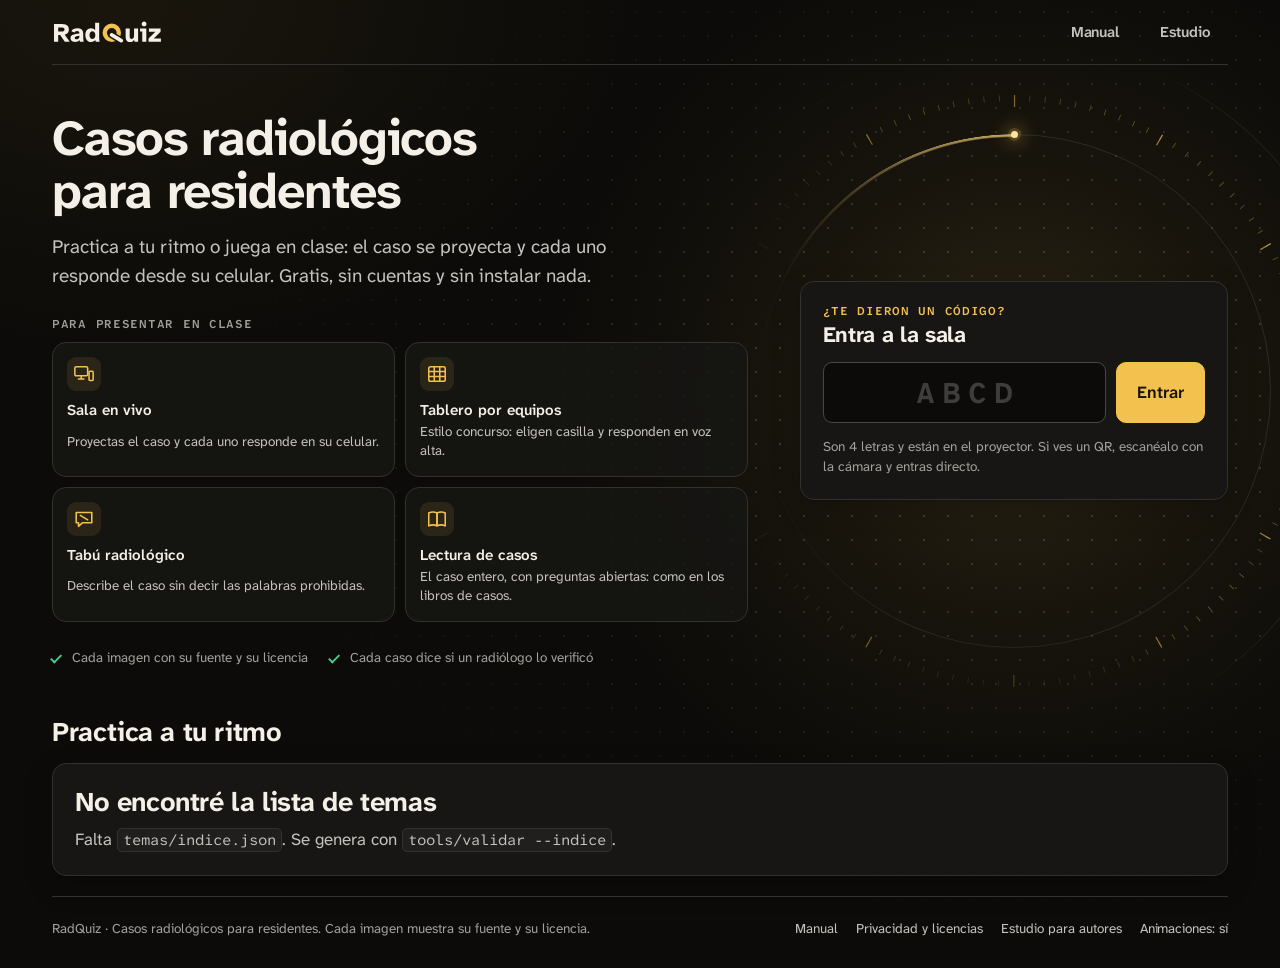
==== commit 764702a2: "Animaciones: interruptor por aparato y animaciones propias de la radiología - app/movimiento.js: bot" ====
--- a/index.html
+++ b/index.html
@@ -6,6 +6,7 @@
 <title>RadQuiz · Casos radiológicos para residentes</title>
 <meta name="description" content="Casos radiológicos para residentes: práctica individual y sesiones en vivo desde el celular, sin cuentas.">
 <meta name="theme-color" content="#0c0b09">
+<script>/* Animaciones: la elección de este aparato o, sin ella, la del sistema (app/movimiento.js). Va aquí para que nada empiece a moverse antes de saberlo. */try{var m=localStorage.getItem("radquiz.movimiento");if(m!=="si"&&m!=="no")m=matchMedia("(prefers-reduced-motion: reduce)").matches?"no":"si";document.documentElement.dataset.movimiento=m}catch(e){}</script>
 <link rel="icon" href="app/marca.svg" type="image/svg+xml">
 <link rel="preload" href="app/fuentes/atkinson-next.woff2" as="font" type="font/woff2" crossorigin>
 <link rel="stylesheet" href="app/estilos.css">
@@ -77,9 +78,10 @@
 
   <footer class="pie">
     <p>RadQuiz · Casos radiológicos para residentes. Cada imagen muestra su fuente y su licencia.</p>
-    <nav aria-label="Más"><a href="manual.html">Manual</a><a href="manual.html#privacidad">Privacidad y licencias</a><a href="estudio.html">Estudio para autores</a></nav>
+    <nav aria-label="Más"><a href="manual.html">Manual</a><a href="manual.html#privacidad">Privacidad y licencias</a><a href="estudio.html">Estudio para autores</a><button type="button" class="pie-boton" data-movimiento hidden aria-pressed="true">Animaciones</button></nav>
   </footer>
 </div>
+<script type="module" src="app/movimiento.js"></script>
 <script type="module" src="app/inicio.js"></script>
 </body>
 </html>
--- a/app/estilos.css
+++ b/app/estilos.css
@@ -210,6 +210,10 @@
 .pie nav { display: flex; flex-wrap: wrap; gap: 6px 18px; }
 .pie a { color: var(--tinta-2); text-decoration: none; }
 .pie a:hover { color: var(--tinta); text-decoration: underline; text-decoration-color: var(--marca); }
+/* el interruptor de animaciones en el pie de la portada, con la misma cara que los enlaces de al lado */
+button.pie-boton { min-height: 0; padding: 0; font: inherit; color: var(--tinta-2); background: none; border: 0; border-radius: 0; }
+button.pie-boton:not(:disabled):hover { background: none; color: var(--tinta); text-decoration: underline; text-decoration-color: var(--marca); }
+button.pie-boton[aria-pressed="false"] { color: var(--mute); }
 main { min-width: 0; }
 .row { display: flex; flex-wrap: wrap; align-items: center; gap: 10px; }
 .stack { display: grid; gap: 14px; align-content: start; }
@@ -437,7 +441,7 @@
   .ampliar-ventana { bottom: 8px; left: calc(50% - (var(--barra) + 24px) / 2); }
   .ampliar-ventana p { display: none; }
 }
-@media (prefers-reduced-motion: reduce) { .ampliar img.suave { transition: none; } }
+:root[data-movimiento="no"] .ampliar img.suave { transition: none; }
 .panel.dialogo, .panel.peligro { display: grid; gap: 14px; width: 100%; max-width: 580px; max-height: 88vh; overflow: auto; text-align: left; cursor: auto; }
 .panel.peligro { border-color: var(--mal-borde); }
 .panel.peligro h3 { color: var(--mal); }
@@ -908,7 +912,9 @@
 /* botón de sonido del presentador, en la cabecera */
 .bar button.sonido { min-height: 32px; padding: 4px 11px; font-size: var(--t-s); font-weight: 500; }
 .bar button.sonido[aria-pressed="false"] { color: var(--mute); text-decoration: line-through; text-decoration-color: var(--linea-3); }
-.confeti { position: fixed; inset: 0; z-index: 60; width: 100vw; height: 100vh; pointer-events: none; }
+/* la captación del final (app/efectos.js) va detrás del contenido: brilla alrededor del ganador sin tapar su nombre */
+.captacion { position: fixed; inset: 0; z-index: -1; width: 100vw; height: 100vh; pointer-events: none; transition: opacity 1.2s ease-out; }
+.captacion.se-va { opacity: 0; }
 
 /* avatares de pixel art */
 .avatar { width: 24px; height: 24px; flex: none; image-rendering: pixelated; border-radius: 6px; background: var(--panel-3); padding: 2px; vertical-align: middle; }
@@ -993,6 +999,53 @@
 }
 @keyframes apagar-opcion { from { opacity: 1; } }
 
+/* Animaciones propias de RadQuiz, cada una sacada de un gesto de la radiología (no de un concurso de la tele). Van solo
+   en transiciones y en la respuesta, nunca mientras se lee un caso: lo que empieza a moverse se lleva la mirada. Todas
+   están bajo :root:not([data-movimiento="no"]): con «Animaciones: no» ni siquiera existen y queda el estado final.
+
+   Marcar el hallazgo: al revelar, un trazo amarillo da la vuelta por dentro de la correcta, como el tubo alrededor del
+   gantry o la mano que encierra un hallazgo en la imagen, y se desvanece: queda el verde de «correcta». Es una señal
+   que lleva la vista a la respuesta, no un adorno. El giro es una propiedad registrada (@property); un navegador que
+   no la tenga muestra el trazo entero de una vez y lo desvanece igual. */
+@property --giro { syntax: "<angle>"; inherits: false; initial-value: 0deg; }
+:root:not([data-movimiento="no"]) .marcando .opt.right::before,
+:root:not([data-movimiento="no"]) .suspenso .opt.right::before {
+  content: ""; position: absolute; inset: 3px; z-index: 2; pointer-events: none;
+  border: 3px solid var(--marca); border-radius: 9px;
+  -webkit-mask: conic-gradient(from -30deg, #000 var(--giro), transparent 0);
+  mask: conic-gradient(from -30deg, #000 var(--giro), transparent 0);
+  animation: marcar-hallazgo 1.4s cubic-bezier(.45, .05, .35, 1) both;
+}
+:root:not([data-movimiento="no"]) .suspenso .opt.right::before { animation-delay: calc(var(--n) * .3s + .3s - var(--pasado, 0s)); }
+@keyframes marcar-hallazgo {
+  0% { --giro: 0deg; opacity: 1; }
+  48% { --giro: 360deg; opacity: 1; }
+  100% { --giro: 360deg; opacity: 0; }
+}
+
+/* Adquisición: quien entra a la sala aparece como un corte que se adquiere, de arriba abajo, en pasos, bajo la línea
+   de barrido. Diez pasos, como las diez filas de los avatares de pixel art. Solo la primera vez que aparece en el
+   lobby (la clase .nuevo la pone app/sala.js). */
+:root:not([data-movimiento="no"]) .pl.nuevo { position: relative; animation: adquirir .7s steps(10, end) both; }
+:root:not([data-movimiento="no"]) .pl.nuevo::after {
+  content: ""; position: absolute; inset: 0; pointer-events: none; border-radius: inherit;
+  background: linear-gradient(var(--marca), var(--marca)) 0 0 / 100% 2px no-repeat;
+  box-shadow: none; animation: barrer-corte .7s linear both;
+}
+@keyframes adquirir { from { clip-path: inset(0 0 100% 0); } to { clip-path: inset(0 0 0 0); } }
+@keyframes barrer-corte {
+  from { background-position: 0 0; opacity: 1; }
+  85% { opacity: 1; }
+  to { background-position: 0 100%; opacity: 0; }
+}
+
+/* Reconstrucción: en el podio, el nombre pasa de borroso a nítido, como una imagen de RM mientras se llena el espacio
+   k (primero lo grueso, después el detalle). Empieza un poco después de que sube su escalón. */
+:root:not([data-movimiento="no"]) .escalon:not(.vacio) .escalon-quien {
+  animation: reconstruir 1s ease-out both; animation-delay: calc(var(--espera, 0s) + .2s);
+}
+@keyframes reconstruir { from { filter: blur(10px); opacity: .2; } 60% { opacity: 1; } }
+
 /* podio del final: sube el 3.º, después el 2.º, y el 1.º al último */
 .podio { display: grid; grid-template-columns: repeat(3, minmax(0, 1fr)); align-items: end; gap: clamp(8px, 1.6vw, 20px); max-width: 760px; width: 100%; margin: 6px auto 4px; }
 .escalon { display: grid; gap: 10px; justify-items: center; text-align: center; animation: subir-podio .7s cubic-bezier(.2, .9, .3, 1.3) both; animation-delay: var(--espera, 0s); }
@@ -1037,7 +1090,8 @@
   content: ""; position: absolute; inset: 0; background: var(--i-corazon) center / contain no-repeat;
   animation: romper-corazon 1s ease-in .15s forwards;
 }
-.vida.late { animation: latir-corazon 1s steps(2, jump-none) infinite; }
+/* el último corazón late cuatro veces y se queda quieto: un aviso, no algo que se mueva mientras se lee el caso */
+.vida.late { animation: latir-corazon 1s steps(2, jump-none) 4; }
 @keyframes romper-corazon {
   0% { transform: scale(1); }
   18% { transform: scale(1.45); }
@@ -1619,16 +1673,23 @@
 @media (hover: none) {
   .ctrl .teclas, .tabu-juego kbd, .tb-anuncio kbd, .ctrl kbd { display: none; }
 }
+/* «Animaciones: no» (app/movimiento.js): nada se mueve y todo queda en su estado final. Lo pone el botón de cada aparato
+   o, si nadie eligió, «reducir movimiento» del sistema. Sin el atributo (un navegador que no deja leer localStorage),
+   vale el sistema. */
+:root[data-movimiento="no"] *, :root[data-movimiento="no"] *::before, :root[data-movimiento="no"] *::after {
+  transition: none !important; animation: none !important; scroll-behavior: auto !important;
+}
 @media (prefers-reduced-motion: reduce) {
-  *, *::before, *::after { transition: none !important; animation: none !important; scroll-behavior: auto !important; }
-  /* el fondo de la portada queda quieto: sin el punto que da la vuelta ni la banda que baja */
-  .fv-orbita, .fv-barrido { display: none !important; }
-  .escalon { animation: none; }
-  /* sin animación, la reacción aparece quieta abajo y se va sola */
-  .flota { bottom: 18vh; }
-  /* sin animación, el corazón perdido se ve vacío de una vez */
-  .vida.rota::after { display: none; }
-}
+  :root:not([data-movimiento]) *, :root:not([data-movimiento]) *::before, :root:not([data-movimiento]) *::after {
+    transition: none !important; animation: none !important; scroll-behavior: auto !important;
+  }
+}
+/* el fondo de la portada queda quieto: sin el punto que da la vuelta ni la banda que baja */
+:root[data-movimiento="no"] .fv-orbita, :root[data-movimiento="no"] .fv-barrido { display: none !important; }
+/* sin animación, la reacción aparece quieta abajo y se va sola */
+:root[data-movimiento="no"] .flota { bottom: 18vh; }
+/* sin animación, el corazón perdido se ve vacío de una vez */
+:root[data-movimiento="no"] .vida.rota::after { display: none; }
 @media print {
   .fondo-vivo { display: none; }
 }
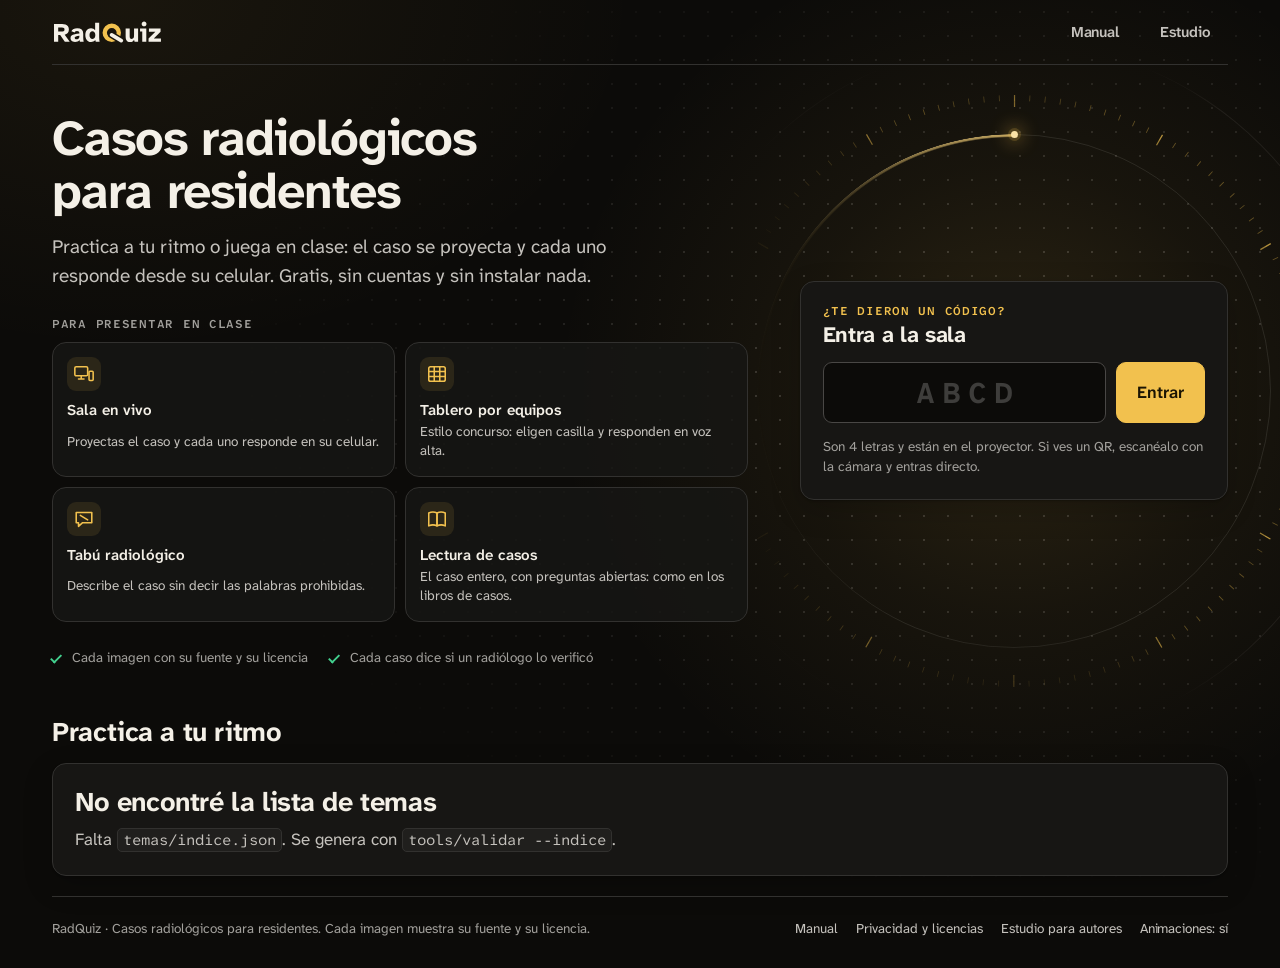
==== commit 76db0da7: "Transiciones: entre páginas y de caso a caso, con respaldo en CSS - Entre páginas: View Transitions " ====
--- a/index.html
+++ b/index.html
@@ -6,7 +6,8 @@
 <title>RadQuiz · Casos radiológicos para residentes</title>
 <meta name="description" content="Casos radiológicos para residentes: práctica individual y sesiones en vivo desde el celular, sin cuentas.">
 <meta name="theme-color" content="#0c0b09">
-<script>/* Animaciones: la elección de este aparato o, sin ella, la del sistema (app/movimiento.js). Va aquí para que nada empiece a moverse antes de saberlo. */try{var m=localStorage.getItem("radquiz.movimiento");if(m!=="si"&&m!=="no")m=matchMedia("(prefers-reduced-motion: reduce)").matches?"no":"si";document.documentElement.dataset.movimiento=m}catch(e){}</script>
+<script>/* Animaciones: la elección de este aparato o, sin ella, la del sistema (app/movimiento.js). Va aquí para que nada empiece a moverse antes de saberlo. También decide la transición entre páginas (app/estilos.css, «transiciones»): sin animaciones no hay; al volver con «atrás» va al revés; y en un navegador sin transiciones entre páginas, el contenido entra con la misma animación en CSS. */
+try{var r=document.documentElement,m=localStorage.getItem("radquiz.movimiento");if(m!=="si"&&m!=="no")m=matchMedia("(prefers-reduced-motion: reduce)").matches?"no":"si";r.dataset.movimiento=m;addEventListener("pageswap",function(e){if(e.viewTransition&&r.dataset.movimiento==="no")e.viewTransition.skipTransition()});addEventListener("pagereveal",function(e){var t=e.viewTransition,a=window.navigation&&navigation.activation;if(!t)return;if(r.dataset.movimiento==="no")return t.skipTransition();if(a&&a.navigationType==="traverse"&&a.from&&a.entry&&a.entry.index<a.from.index){r.dataset.sentido="atras";t.finished.finally(function(){delete r.dataset.sentido})}});if(m==="si"&&!("CSSViewTransitionRule" in window)){r.dataset.entrada="pagina";setTimeout(function(){delete r.dataset.entrada},800)}}catch(e){}</script>
 <link rel="icon" href="app/marca.svg" type="image/svg+xml">
 <link rel="preload" href="app/fuentes/atkinson-next.woff2" as="font" type="font/woff2" crossorigin>
 <link rel="stylesheet" href="app/estilos.css">
@@ -81,6 +82,7 @@
     <nav aria-label="Más"><a href="manual.html">Manual</a><a href="manual.html#privacidad">Privacidad y licencias</a><a href="estudio.html">Estudio para autores</a><button type="button" class="pie-boton" data-movimiento hidden aria-pressed="true">Animaciones</button></nav>
   </footer>
 </div>
+<script type="module" src="app/transiciones.js"></script>
 <script type="module" src="app/movimiento.js"></script>
 <script type="module" src="app/inicio.js"></script>
 </body>
--- a/app/estilos.css
+++ b/app/estilos.css
@@ -1673,6 +1673,106 @@
 @media (hover: none) {
   .ctrl .teclas, .tabu-juego kbd, .tb-anuncio kbd, .ctrl kbd { display: none; }
 }
+/* ------------------------------------------------------------------ transiciones
+   Entre páginas lo hace el navegador (View Transitions entre documentos: Chrome y Edge 126+, Safari 18.2+; donde no
+   existe, como el Chrome 109 de Windows 7 o Firefox, la página nueva entra con la misma animación en CSS: ver
+   data-entrada, que pone el <head>). Dentro de una página, app/transiciones.js. Reglas: la cabecera no se mueve (es el
+   ancla: siempre se sabe dónde se está), cada movimiento se parece a lo que pasa, todo dura menos de 0,4 s y termina
+   antes de que se empiece a leer, y con «Animaciones: no» nada de esto corre. */
+@view-transition { navigation: auto; }
+header.bar { view-transition-name: cabecera; }
+::view-transition-group(cabecera) { animation-duration: .3s; }
+::view-transition-old(cabecera), ::view-transition-new(cabecera) { animation-duration: .18s; }
+
+/* De una página a otra: la página nueva aparece de arriba abajo con un borde suave, como un corte que se adquiere; al
+   volver con «atrás», de abajo arriba. La vieja se apaga rápido. */
+@property --barrido { syntax: "<percentage>"; inherits: false; initial-value: 115%; }
+:root:not([data-transicion])::view-transition-old(root) { animation: .16s ease-in both vt-apagar; }
+:root:not([data-transicion])::view-transition-new(root) {
+  -webkit-mask-image: linear-gradient(to bottom, #000 calc(var(--barrido) - 14%), transparent var(--barrido));
+  mask-image: linear-gradient(to bottom, #000 calc(var(--barrido) - 14%), transparent var(--barrido));
+  animation: .34s cubic-bezier(.2, .7, .2, 1) both vt-barrer;
+}
+:root[data-sentido="atras"]:not([data-transicion])::view-transition-new(root) {
+  -webkit-mask-image: linear-gradient(to top, #000 calc(var(--barrido) - 14%), transparent var(--barrido));
+  mask-image: linear-gradient(to top, #000 calc(var(--barrido) - 14%), transparent var(--barrido));
+}
+@keyframes vt-barrer { from { --barrido: 0%; } to { --barrido: 115%; } }
+@keyframes vt-apagar { to { opacity: 0; } }
+@keyframes vt-encender { from { opacity: 0; } }
+/* dentro de una página, lo que no tiene nombre (el resto de la vista) solo cambia, casi sin fundido */
+:root[data-transicion]::view-transition-old(root), :root[data-transicion]::view-transition-new(root) { animation-duration: .12s; }
+
+/* De un caso al siguiente: como pasar al corte siguiente de una serie. El caso de antes se aleja y se apaga, el nuevo
+   llega de un poco más cerca; hacia atrás, al revés. El viejo se va antes de que llegue el nuevo (no se superponen
+   dos textos), como el parpadeo al cambiar de corte. El número del caso gira como el contador de cortes del visor, la
+   barra de avance crece y los botones se quedan donde están. */
+:root[data-transicion="caso"] #app .stage, :root[data-transicion="caso"] #app.hoja-transicion { view-transition-name: caso; }
+:root[data-transicion="caso"] #app .qnum { view-transition-name: contador; }
+:root[data-transicion] #app .avance { view-transition-name: avance; }
+:root[data-transicion] #app > .ctrl { view-transition-name: controles; }
+::view-transition-group(caso) { animation-duration: .26s; animation-timing-function: cubic-bezier(.2, .7, .2, 1); }
+::view-transition-old(caso) { animation: .1s ease-in both vt-alejarse; }
+::view-transition-new(caso) { animation: .22s cubic-bezier(.2, .7, .2, 1) .07s both vt-acercarse; }
+:root[data-sentido="atras"]::view-transition-old(caso) { animation-name: vt-alejarse-atras; }
+:root[data-sentido="atras"]::view-transition-new(caso) { animation-name: vt-acercarse-atras; }
+@keyframes vt-alejarse { to { opacity: 0; transform: scale(.975); } }
+@keyframes vt-acercarse { from { opacity: 0; transform: scale(1.025); } }
+@keyframes vt-alejarse-atras { to { opacity: 0; transform: scale(1.025); } }
+@keyframes vt-acercarse-atras { from { opacity: 0; transform: scale(.975); } }
+::view-transition-old(contador) { animation: .18s ease-in both vt-contador-sale; }
+::view-transition-new(contador) { animation: .24s cubic-bezier(.2, .7, .2, 1) both vt-contador-entra; }
+:root[data-sentido="atras"]::view-transition-old(contador) { animation-name: vt-contador-sale-atras; }
+:root[data-sentido="atras"]::view-transition-new(contador) { animation-name: vt-contador-entra-atras; }
+@keyframes vt-contador-sale { to { opacity: 0; transform: translateY(-55%); } }
+@keyframes vt-contador-entra { from { opacity: 0; transform: translateY(55%); } }
+@keyframes vt-contador-sale-atras { to { opacity: 0; transform: translateY(55%); } }
+@keyframes vt-contador-entra-atras { from { opacity: 0; transform: translateY(-55%); } }
+::view-transition-group(avance), ::view-transition-group(controles) { animation-duration: .26s; animation-timing-function: cubic-bezier(.2, .7, .2, 1); }
+::view-transition-old(controles), ::view-transition-new(controles) { animation-duration: .12s; }
+
+/* Pasar la página (la lectura) o la diapositiva (el tablero): de lado, como en el libro de casos. */
+:root[data-transicion="lamina"] #app { view-transition-name: lamina; }
+::view-transition-old(lamina) { animation: .12s ease-in both vt-lamina-sale; }
+::view-transition-new(lamina) { animation: .24s cubic-bezier(.2, .7, .2, 1) .08s both vt-lamina-entra; }
+:root[data-sentido="atras"]::view-transition-old(lamina) { animation-name: vt-lamina-sale-atras; }
+:root[data-sentido="atras"]::view-transition-new(lamina) { animation-name: vt-lamina-entra-atras; }
+@keyframes vt-lamina-sale { to { opacity: 0; transform: translateX(-3.5%); } }
+@keyframes vt-lamina-entra { from { opacity: 0; transform: translateX(3.5%); } }
+@keyframes vt-lamina-sale-atras { to { opacity: 0; transform: translateX(3.5%); } }
+@keyframes vt-lamina-entra-atras { from { opacity: 0; transform: translateX(-3.5%); } }
+
+/* La casilla del tablero crece hasta ser su caso y, al terminar, el caso vuelve a encogerse en su casilla: así se ve
+   de dónde salió y adónde volvió. El nombre lo ponen app/transiciones.js y app/tablero-local.js en el momento. */
+::view-transition-group(casilla) { animation-duration: .38s; animation-timing-function: cubic-bezier(.2, .8, .2, 1); }
+::view-transition-old(casilla) { animation: .16s ease-out both vt-apagar; }
+::view-transition-new(casilla) { animation: .3s ease-out .08s both vt-encender; }
+/* al volver, el caso se ve encogerse hasta la casilla y recién al final cede su lugar a la casilla jugada */
+:root[data-sentido="atras"]::view-transition-old(casilla) { animation: .38s ease-in both vt-encoger; }
+:root[data-sentido="atras"]::view-transition-new(casilla) { animation: .16s ease-out .24s both vt-encender; }
+@keyframes vt-encoger { 0%, 65% { opacity: 1; } to { opacity: 0; } }
+
+/* Lo mismo sin View Transitions, y en la sala, el Tabú y el estudio (que se redibujan por su cuenta): solo la entrada
+   de lo nuevo (entrada() de app/transiciones.js). */
+:root:not([data-movimiento="no"]) .entra-fase {
+  -webkit-mask-image: linear-gradient(to bottom, #000 calc(var(--barrido) - 14%), transparent var(--barrido));
+  mask-image: linear-gradient(to bottom, #000 calc(var(--barrido) - 14%), transparent var(--barrido));
+  animation: .32s cubic-bezier(.2, .7, .2, 1) both vt-barrer;
+}
+:root:not([data-movimiento="no"]) .entra-caso { animation: .26s cubic-bezier(.2, .7, .2, 1) both vt-acercarse; }
+:root:not([data-movimiento="no"]) .entra-caso.atras { animation-name: vt-acercarse-atras; }
+:root:not([data-movimiento="no"]) .entra-lamina { animation: .28s cubic-bezier(.2, .7, .2, 1) both vt-lamina-entra; }
+:root:not([data-movimiento="no"]) .entra-lamina.atras { animation-name: vt-lamina-entra-atras; }
+:root:not([data-movimiento="no"]) .entra-casilla { animation: .3s cubic-bezier(.2, .8, .2, 1) both vt-crecer; }
+@keyframes vt-crecer { from { opacity: 0; transform: scale(.94); } }
+/* La página nueva, en un navegador sin transiciones entre páginas (la marca el <head>): el contenido entra con el
+   barrido y la cabecera queda quieta, como con la transición de verdad. */
+:root[data-entrada="pagina"]:not([data-movimiento="no"]) .wrap > main {
+  -webkit-mask-image: linear-gradient(to bottom, #000 calc(var(--barrido) - 14%), transparent var(--barrido));
+  mask-image: linear-gradient(to bottom, #000 calc(var(--barrido) - 14%), transparent var(--barrido));
+  animation: .34s cubic-bezier(.2, .7, .2, 1) both vt-barrer;
+}
+
 /* «Animaciones: no» (app/movimiento.js): nada se mueve y todo queda en su estado final. Lo pone el botón de cada aparato
    o, si nadie eligió, «reducir movimiento» del sistema. Sin el atributo (un navegador que no deja leer localStorage),
    vale el sistema. */
@@ -1690,6 +1790,9 @@
 :root[data-movimiento="no"] .flota { bottom: 18vh; }
 /* sin animación, el corazón perdido se ve vacío de una vez */
 :root[data-movimiento="no"] .vida.rota::after { display: none; }
+/* y las transiciones de View Transitions, que no son elementos y el * de arriba no alcanza */
+:root[data-movimiento="no"]::view-transition-group(*), :root[data-movimiento="no"]::view-transition-old(*),
+:root[data-movimiento="no"]::view-transition-new(*) { animation: none !important; }
 @media print {
   .fondo-vivo { display: none; }
 }
